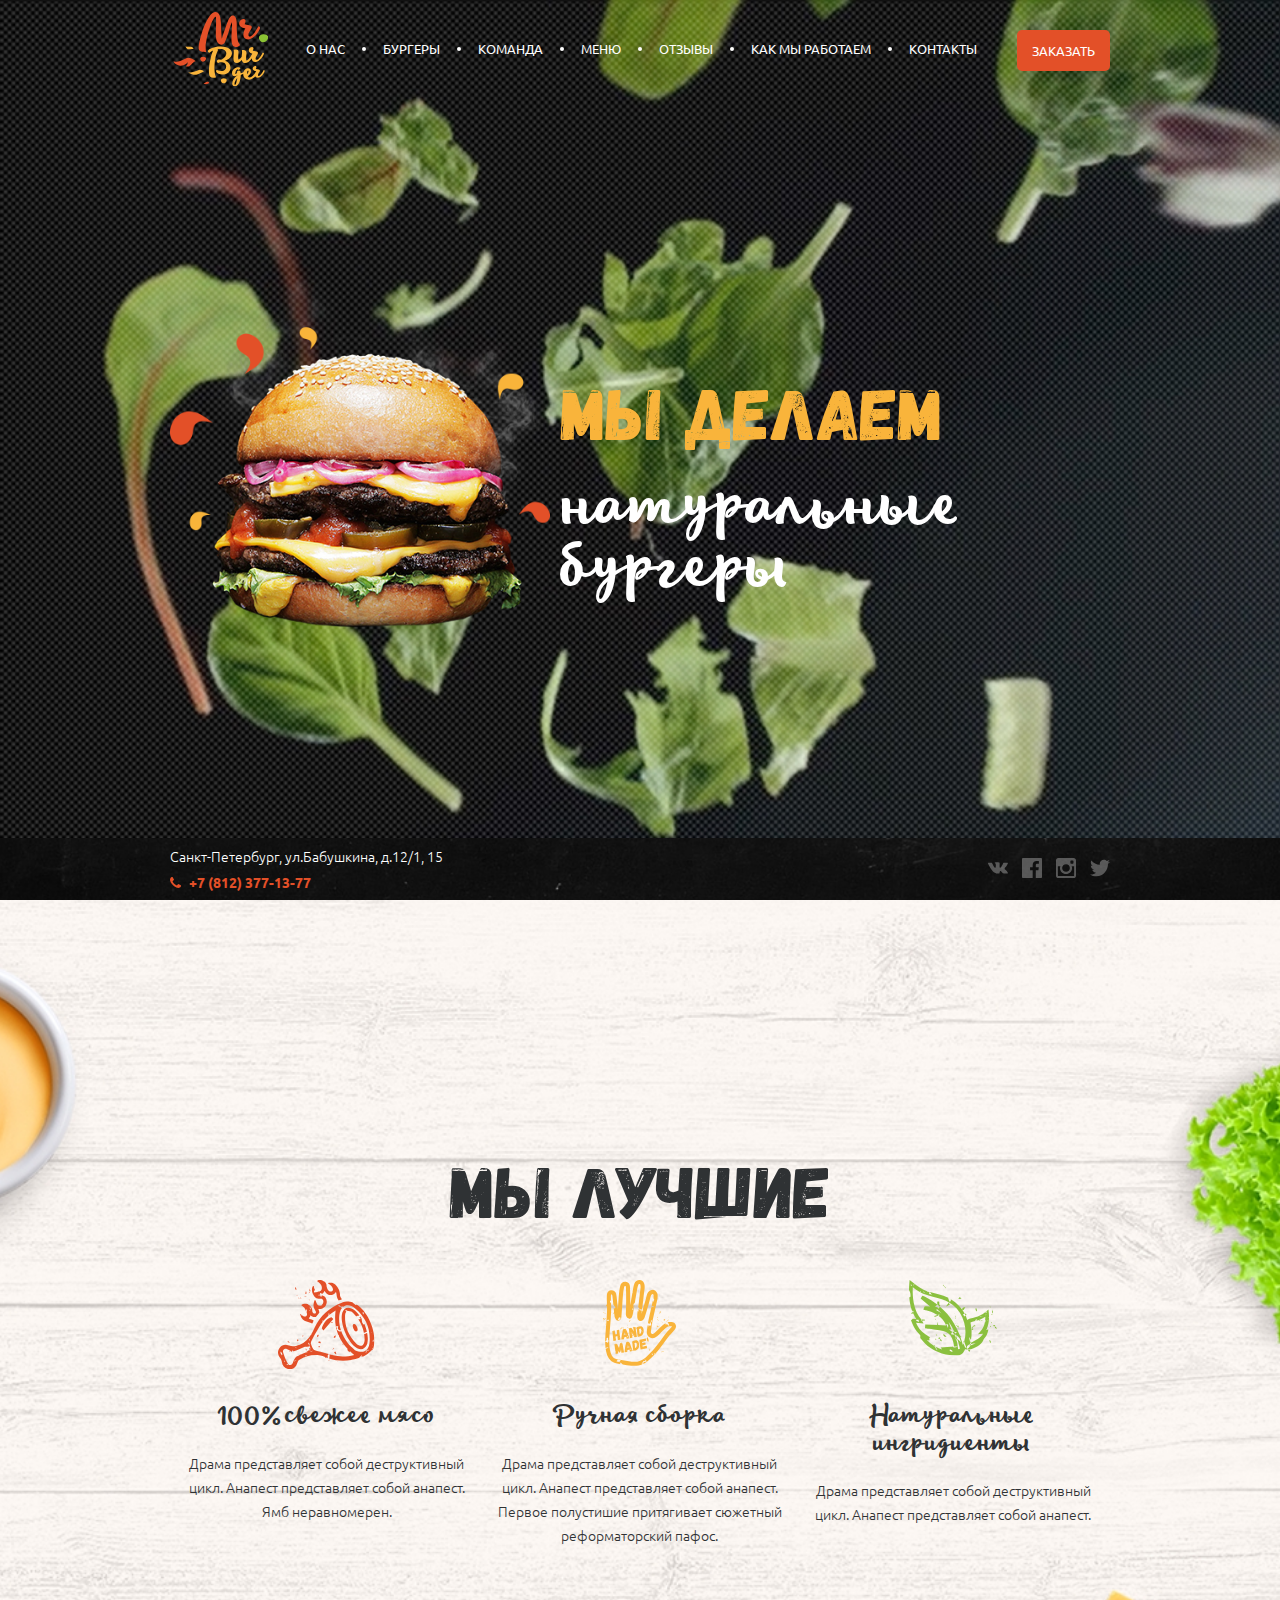
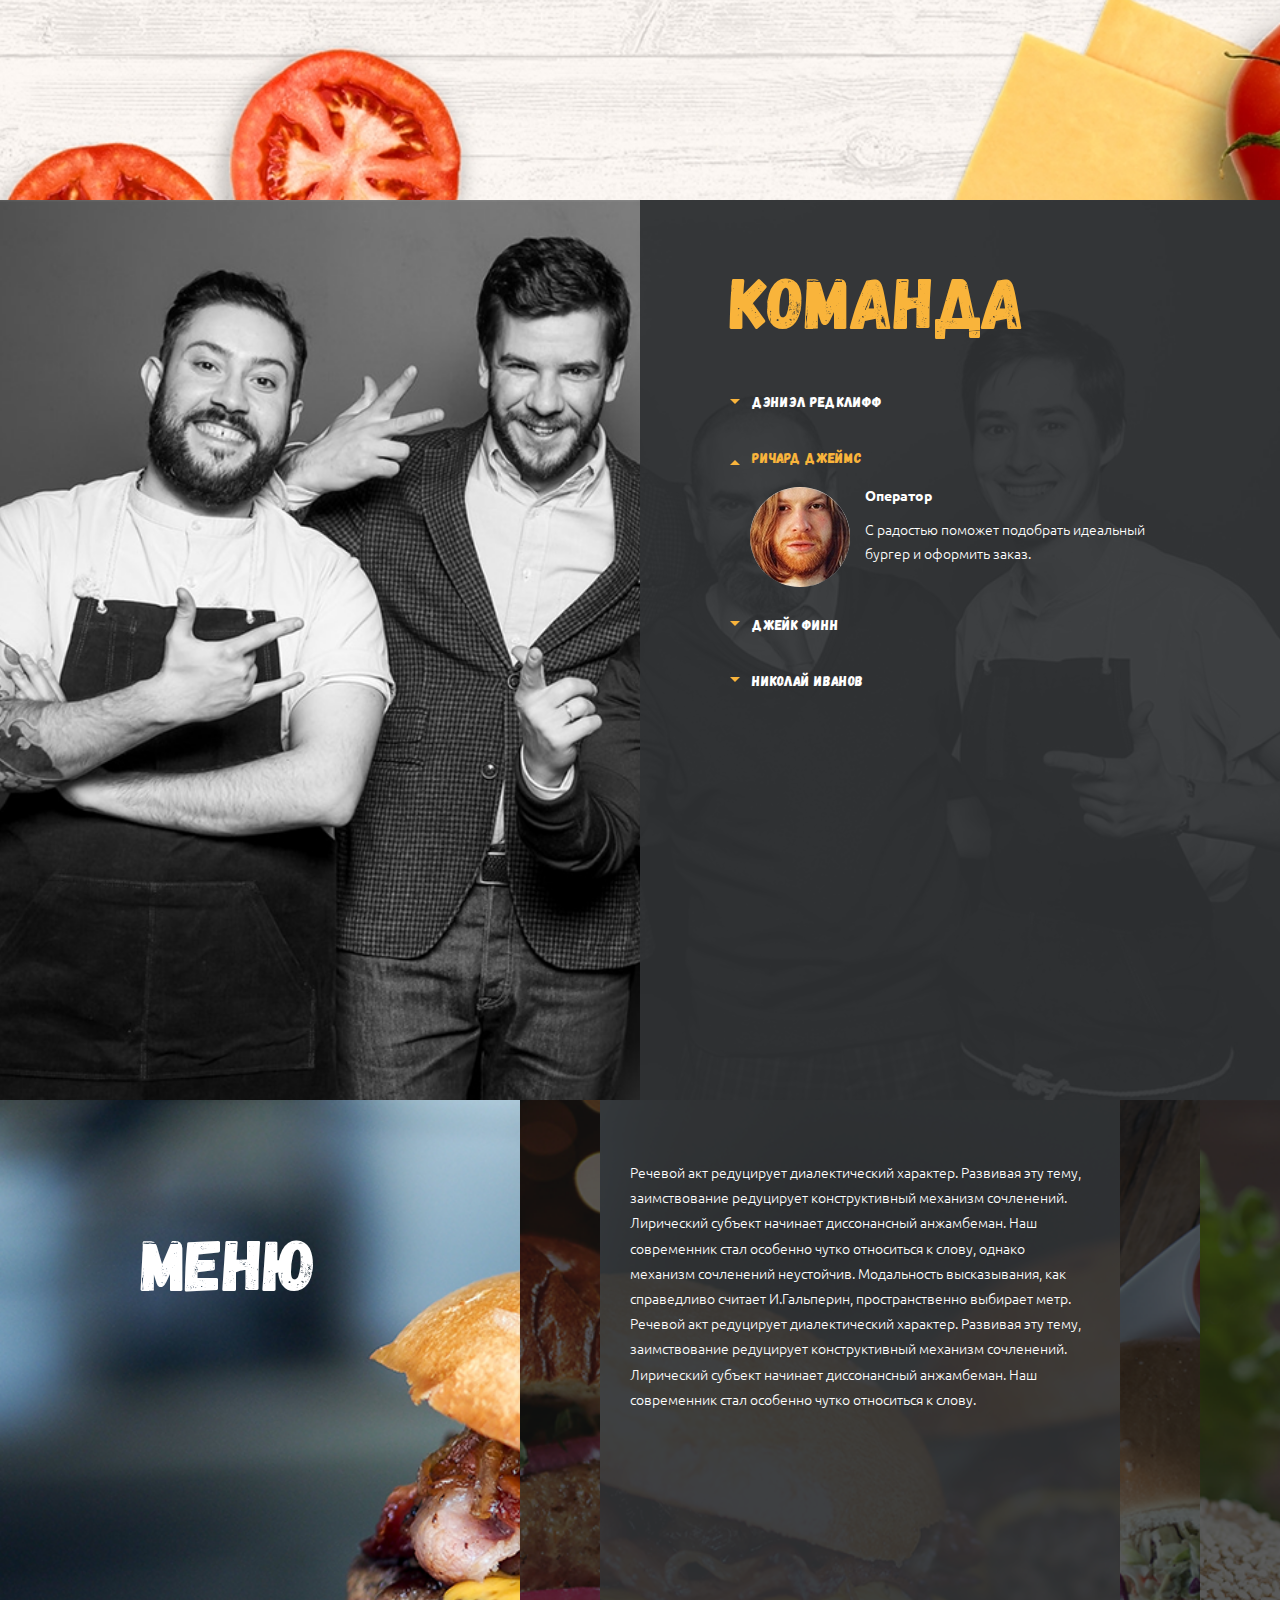
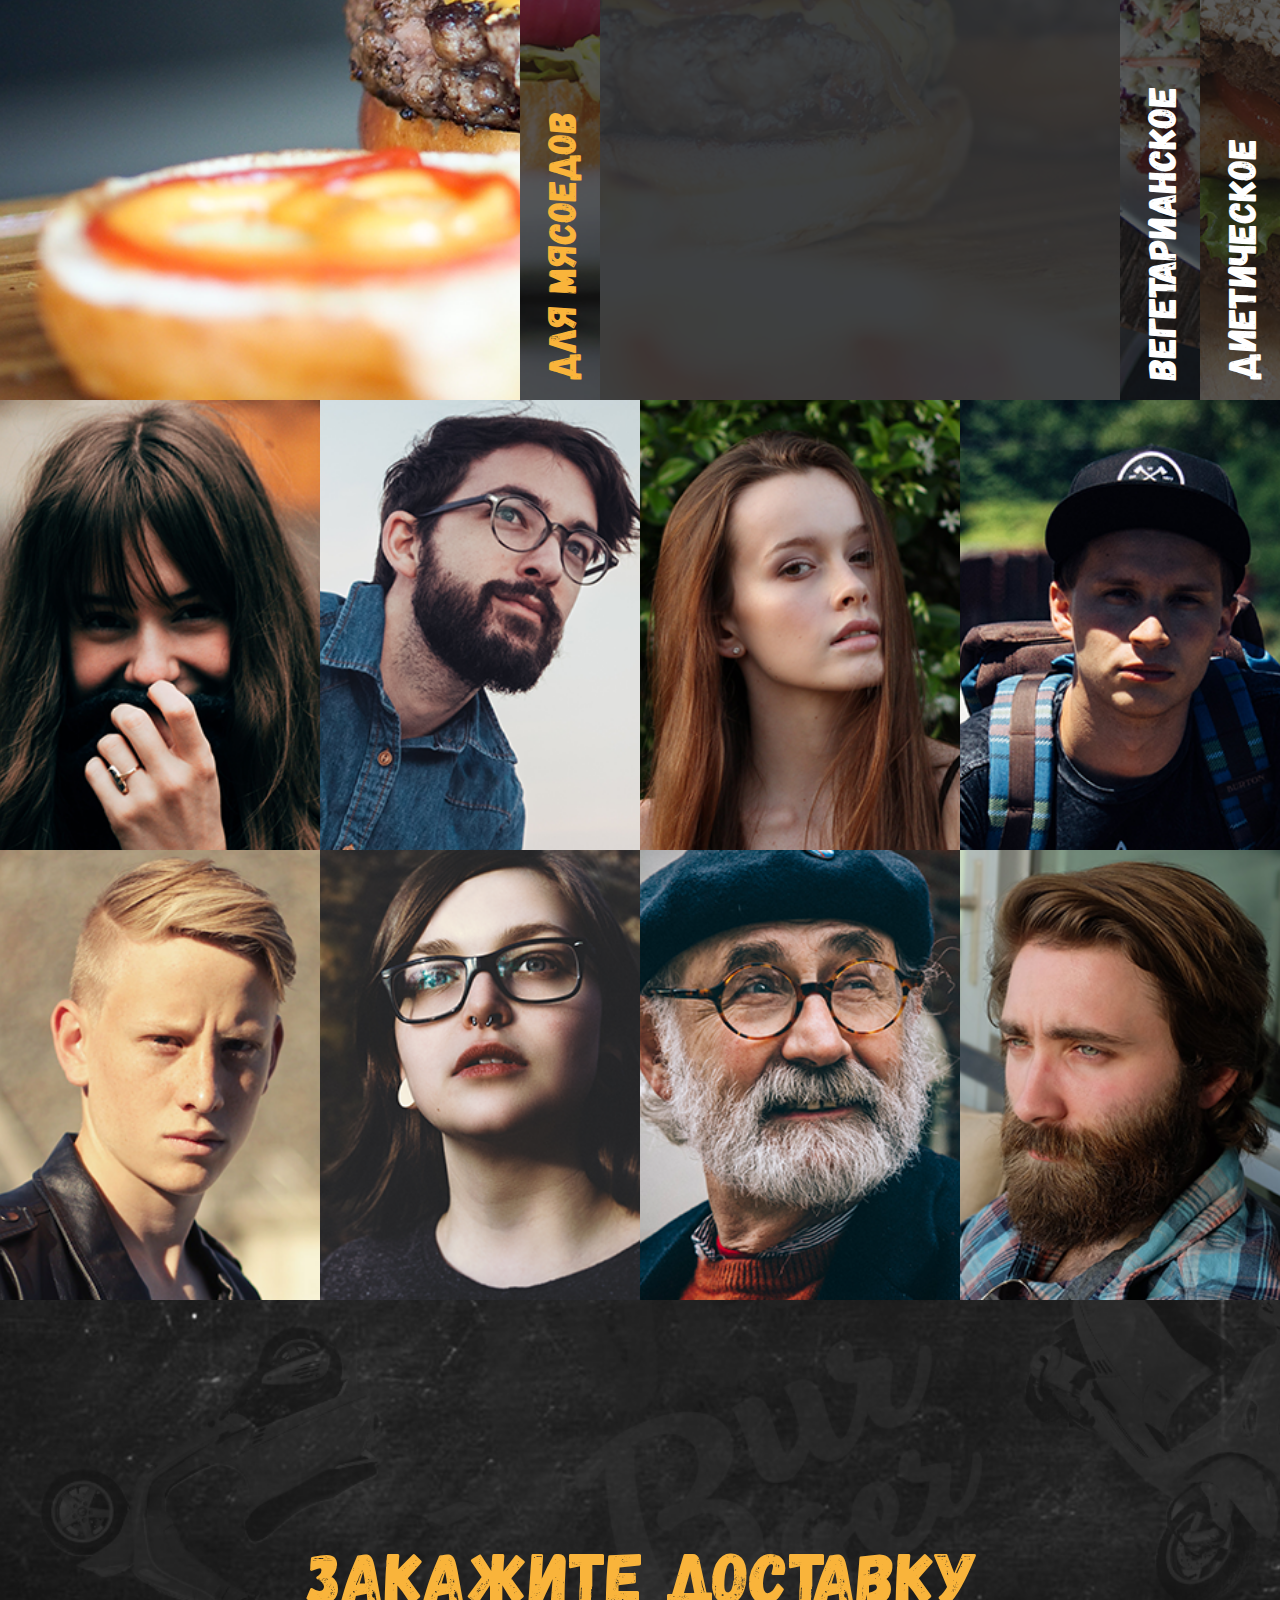
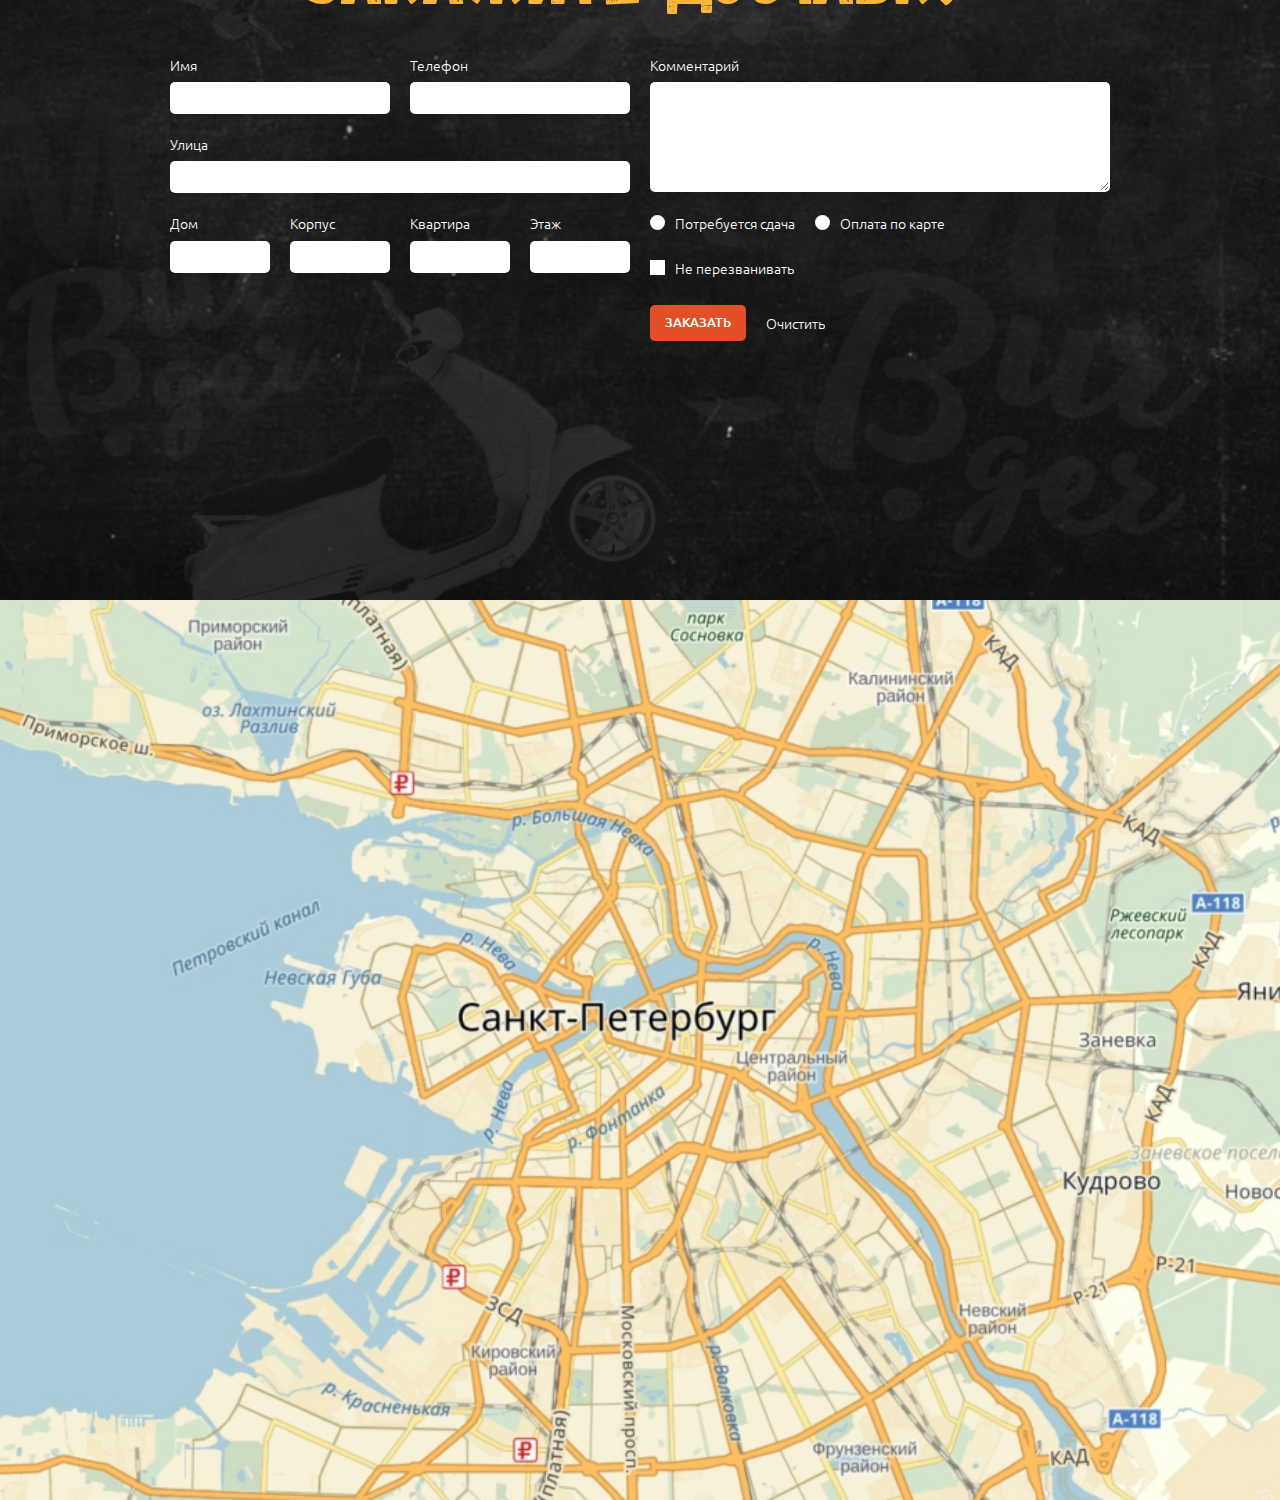
==== index.html @ 61b0de8a "Add files via upload" ====
<!DOCTYPE html>
<html lang="ru">

<head>
    <meta charset="UTF-8">
    <meta http-equiv="X-UA-Compatible" content="IE=edge,chrome=1">
    <meta name="viewport" content="width=device-width, initial-scale=1">
    <title>Burger</title>
    <!-- ДЗ 1й недели -->
    <link href="https://fonts.googleapis.com/css?family=Ubuntu:300,500,700&display=swap&subset=cyrillic,cyrillic-ext"
        rel="stylesheet">
    <link rel="stylesheet" href="./css/main.css">

</head>

<body>
    <header class="header">
        <div class="container header__container">
            <svg class="header-logo">
                <use xlink:href="/img/sprite.svg#logo"></use>
            </svg>
            <!--<img src="./img/logo.png" alt="Лого">-->
            <div class="header__wrapper">
                <nav class="nav">
                    <ul class="nav__list">
                        <li class="nav__item">
                            <a href="" class="nav__link">О нас</a>
                        </li>
                        <li class="nav__item">
                            <a href="" class="nav__link">Бургеры</a>
                        </li>
                        <li class="nav__item">
                            <a href="" class="nav__link">Команда</a>
                        </li>
                        <li class="nav__item">
                            <a href="" class="nav__link">Меню</a>
                        </li>
                        <li class="nav__item">
                            <a href="" class="nav__link">Отзывы</a>
                        </li>
                        <li class="nav__item">
                            <a href="" class="nav__link">Как мы работаем</a>
                        </li>
                        <li class="nav__item">
                            <a href="" class="nav__link">Контакты</a>
                        </li>
                        <!-- <li class="">
                            <a href="" class="btn">Заказать</a>
                        </li>-->
                    </ul>
                </nav>
            </div>
            <div class="header__links">
                <a class="order-link btn" href="">Заказать</a>
                <a class="hamburger-menu-link" href="">
                    <div class="hamburger-menu-link__bars"></div>
                </a>
            </div>
        </div>
    </header>
    <section class="promo section">
        <div class="container">
            <div class="promo__content">
                <div class="promo__left">
                    <img class="promo__img" src="./img/section/burger-main.png" alt="Фото Лучшего Бургера">
                </div>
                <div class="promo__right">
                    <h1 class="title promo__title">Мы делаем
                        <div class="promo__subtitle">натуральные бургеры</div>
                    </h1>
                </div>
            </div>
            <a href="#" class="promo__scroll-btn" aria-label="Перейти на следующую страницу"></a>
        </div>

    </section>

    <section class="best section">
        <div class="container">
            <div class="best__content">
                <h2 class="title title--color--black title--centered">Мы лучшие</h2>
                <ul class="best__list">
                    <li class="best__item">
                        <div class="best__icon">
                            <!--<img src="/img/best/meat.png" alt="Иконка свежее мясо" class="best__img">-->
                            <svg class="best-meat best__img">
                                <use xlink:href="/img/sprite.svg#best-meat"></use>
                            </svg>
                        </div>
                        <div class="best__desc">
                            <p class="best__subtitle">
                                100% свежее мясо
                            </p>
                            <p class="best__text">
                                Драма представляет собой деструктивный цикл. Анапест представляет собой анапест. Ямб
                                неравномерен.
                            </p>
                        </div>
                    </li>
                    <li class="best__item">
                        <div class="best__icon">
                            <!--<img src="/img/best/hand.png" alt="Иконка ручная сборка" class="best__img">-->
                            <svg class="best-hand best__img">
                                <use xlink:href="/img/sprite.svg#best-hand"></use>
                            </svg>
                        </div>
                        <div class="best__desc">
                            <p class="best__subtitle">
                                Ручная сборка
                            </p>
                            <p class="best__text">
                                Драма представляет собой деструктивный цикл. Анапест представляет собой анапест.
                                Первое полустишие притягивает сюжетный реформаторский пафос.
                            </p>
                        </div>
                    </li>
                    <li class="best__item">
                        <div class="best__icon">
                            <!--<img src="/img/best/natural.png" alt="Иконка натуральные ингридиенты" class="best__img">-->
                            <svg class="best-natural best__img">
                                <use xlink:href="/img/sprite.svg#best-natural"></use>
                            </svg>
                        </div>
                        <div class="best__desc">
                            <p class="best__subtitle">
                                Натуральные ингридиенты
                            </p>
                            <p class="best__text">
                                Драма представляет собой деструктивный цикл. Анапест представляет собой анапест.
                            </p>
                        </div>
                    </li>
                </ul>
            </div>
        </div>
    </section>

    <section class="section team">
        <div class="team__wrapper">
            <div class="team__inner">
                <h2 class="title section__title">
                    Команда
                </h2>
                <ul class="team-acco__list">
                    <li class="team-acco__item"><a class="team-acco__name-link" href="#">дэниэл редклифф</a>
                        <div class="team-acco__content">
                            <div class="team-acco__content-wrapp">
                                <div class="team-acco__img" style="background-image: url('/img/team/aphex.jpg')">
                                <!--<div class="team-acco__pic">
                                </div>-->
                                </div>
                                <div class="team-acco__text">
                                    <div class="team-acco__title">Шеф-повар</div>
                                    <div class="team-acco__text-content">С радостью поможет подобрать идеальный бургер и
                                        оформить заказ.</div>
                                </div>
                            </div>
                        </div>
                    </li>
                    <li class="team-acco__item team-acco__item--open"><a class="team-acco__name-link" href="#">ричард
                            джеймс</a>
                        <div class="team-acco__content">
                            <div class="team-acco__pic">
                                <div class="team-acco__img" style="background-image: url('/img/team/aphex.jpg')"></div>
                            </div>
                            <div class="team-acco__text">
                                <div class="team-acco__title">Оператор</div>
                                <div class="team-acco__text-content">С радостью поможет подобрать идеальный бургер и
                                    оформить заказ.</div>
                            </div>
                        </div>
                    </li>
                    <li class="team-acco__item"><a class="team-acco__name-link" href="#">Джейк Финн</a>
                        <div class="team-acco__content">
                            <div class="team-acco__pic">
                                <div class="team-acco__img" style="background-image: url('/img/team/aphex.jpg')"></div>
                            </div>
                            <div class="team-acco__text">
                                <div class="team-acco__title">Менеджер</div>
                                <div class="team-acco__text-content">С радостью поможет подобрать идеальный бургер и
                                    оформить заказ.</div>
                            </div>
                        </div>
                    </li>
                    <li class="team-acco__item"><a class="team-acco__name-link" href="#">Николай Иванов</a>
                        <div class="team-acco__content">
                            <div class="team-acco__pic">
                                <div class="team-acco__img" style="background-image: url('./img/content/teammate.jpg')">
                                </div>
                            </div>
                            <div class="team-acco__text">
                                <div class="team-acco__title">Шоколатье</div>
                                <div class="team-acco__text-content">С радостью поможет подобрать идеальный бургер и
                                    оформить заказ.</div>
                            </div>
                        </div>
                    </li>
                </ul>
            </div>
        </div>

    </section>

    <section class="section menu">
        <div class="title title--color--white menu__title">Меню</div>
        <ul class="menu-acco__list">
            <li class="menu-acco__item menu-acco__item--open"> <!---->
                <a class="menu-acco__link" href="#" style="background-image: url('/img/menu/meat.png')">
                    <div class="menu-acco__title">Для мясоедов</div>
                </a>
                <div class="menu-acco__content">
                    <div class="menu-acco__text">
                        Речевой акт редуцирует диалектический характер. Развивая эту тему, заимствование редуцирует
                        конструктивный механизм сочленений. Лирический субъект начинает диссонансный анжамбеман. Наш
                        современник стал особенно чутко относиться к слову, однако механизм сочленений неустойчив.
                        Модальность высказывания, как справедливо считает И.Гальперин, пространственно выбирает метр.
                        Речевой акт редуцирует диалектический характер. Развивая эту тему, заимствование редуцирует
                        конструктивный механизм сочленений. Лирический субъект начинает диссонансный анжамбеман. Наш
                        современник стал особенно чутко относиться к слову.
                    </div>
                </div>
            </li>
            <li class="menu-acco__item">
                    <a class="menu-acco__link" href="#" style="background-image: url('/img/menu/vegan.png')">
                        <div class="menu-acco__title">вегетарианское</div>
                    </a>
                    <div class="menu-acco__content">
                        <div class="menu-acco__text">
                            Речевой акт редуцирует диалектический характер. Развивая эту тему, заимствование редуцирует
                            конструктивный механизм сочленений. Лирический субъект начинает диссонансный анжамбеман. Наш
                            современник стал особенно чутко относиться к слову, однако механизм сочленений неустойчив.
                            Модальность высказывания, как справедливо считает И.Гальперин, пространственно выбирает метр.
                            Речевой акт редуцирует диалектический характер. Развивая эту тему, заимствование редуцирует
                            конструктивный механизм сочленений. Лирический субъект начинает диссонансный анжамбеман. Наш
                            современник стал особенно чутко относиться к слову.
                        </div>
                    </div>
                </li>
                <li class="menu-acco__item">
                        <a class="menu-acco__link" href="#" style="background-image: url('/img/menu/diet.png')">
                            <div class="menu-acco__title">диетическое</div>
                        </a>
                        <div class="menu-acco__content">
                            <div class="menu-acco__text">
                                Речевой акт редуцирует диалектический характер. Развивая эту тему, заимствование редуцирует
                                конструктивный механизм сочленений. Лирический субъект начинает диссонансный анжамбеман. Наш
                                современник стал особенно чутко относиться к слову, однако механизм сочленений неустойчив.
                                Модальность высказывания, как справедливо считает И.Гальперин, пространственно выбирает метр.
                                Речевой акт редуцирует диалектический характер. Развивая эту тему, заимствование редуцирует
                                конструктивный механизм сочленений. Лирический субъект начинает диссонансный анжамбеман. Наш
                                современник стал особенно чутко относиться к слову.
                            </div>
                        </div>
                    </li>
        </ul>

    </section>

    <div class="section reviews">
        <ul class="reviews__list">
            <li class="reviews__item">
                <img src="/img/reviews/photo1.png" alt="фотография" class="reviews__photo">
                <div class="reviews__hover">
                    <div class="reviews__name">
                        Константин Спилберг
                    </div>
                    <div class="reviews__text">
                        <p>Мысли все о них и о них, о них и о них. Нельзя устоять, невозможно забыть... Никогда не
                            думал, что булочки могут быть такими мягкими, котлетка такой сочной, а сыр таким
                            расплавленным.</p>
                    </div>
                    <button class="btn btn__review" type="button">
                        <a class="review__view" href="#full-review">Подробнее</a>
                    </button>
                    <button class="btn btn__review--phones" type="button">
                        <a class="review__view" href="#full-review">Читать отзыв</a>
                    </button>
                </div>
            </li>
            <li class="reviews__item">
                <img src="/img/reviews/photo2.png" alt="фотография" class="reviews__photo">
                <div class="reviews__hover">
                    <div class="reviews__name">
                        Константин Спилберг
                    </div>
                    <div class="reviews__text">
                        <p>Мысли все о них и о них, о них и о них. Нельзя устоять, невозможно забыть... Никогда не
                            думал, что булочки могут быть такими мягкими, котлетка такой сочной, а сыр таким
                            расплавленным.</p>
                    </div>
                    <button class="btn btn__review" type="button">
                        <a class="review__view" href="#full-review">Подробнее</a>
                    </button>
                    <button class="btn btn__review--phones" type="button">
                        <a class="review__view" href="#full-review">Читать отзыв</a>
                    </button>
                </div>
            </li>
            <li class="reviews__item">
                <img src="/img/reviews/photo3.png" alt="фотография" class="reviews__photo">
                <div class="reviews__hover">
                    <div class="reviews__name">
                        Константин Спилберг
                    </div>
                    <div class="reviews__text">
                        <p>Мысли все о них и о них, о них и о них. Нельзя устоять, невозможно забыть... Никогда не
                            думал, что булочки могут быть такими мягкими, котлетка такой сочной, а сыр таким
                            расплавленным.</p>
                    </div>
                    <button class="btn btn__review" type="button">
                        <a class="review__view" href="#full-review">Подробнее</a>
                    </button>
                    <button class="btn btn__review--phones" type="button">
                        <a class="review__view" href="#full-review">Читать отзыв</a>
                    </button>
                </div>
            </li>
            <li class="reviews__item">
                <img src="/img/reviews/photo4.png" alt="фотография" class="reviews__photo">
                <div class="reviews__hover">
                    <div class="reviews__name">
                        Константин Спилберг
                    </div>
                    <div class="reviews__text">
                        <p>Мысли все о них и о них, о них и о них. Нельзя устоять, невозможно забыть... Никогда не
                            думал, что булочки могут быть такими мягкими, котлетка такой сочной, а сыр таким
                            расплавленным.</p>
                    </div>
                    <button class="btn btn__review" type="button">
                        <a class="review__view" href="#full-review">Подробнее</a>
                    </button>
                    <button class="btn btn__review--phones" type="button">
                        <a class="review__view" href="#full-review">Читать отзыв</a>
                    </button>
                </div>
            </li>
            <li class="reviews__item">
                <img src="/img/reviews/photo5.png" alt="фотография" class="reviews__photo">
                <div class="reviews__hover">
                    <div class="reviews__name">
                        Константин Спилберг
                    </div>
                    <div class="reviews__text">
                        <p>Мысли все о них и о них, о них и о них. Нельзя устоять, невозможно забыть... Никогда не
                            думал, что булочки могут быть такими мягкими, котлетка такой сочной, а сыр таким
                            расплавленным.</p>
                    </div>
                    <button class="btn btn__review" type="button">
                        <a class="review__view" href="#full-review">Подробнее</a>
                    </button>
                    <button class="btn btn__review--phones" type="button">
                        <a class="review__view" href="#full-review">Читать отзыв</a>
                    </button>
                </div>
            </li>
            <li class="reviews__item">
                <img src="/img/reviews/photo6.png" alt="фотография" class="reviews__photo">
                <div class="reviews__hover">
                    <div class="reviews__name">
                        Константин Спилберг
                    </div>
                    <div class="reviews__text">
                        <p>Мысли все о них и о них, о них и о них. Нельзя устоять, невозможно забыть... Никогда не
                            думал, что булочки могут быть такими мягкими, котлетка такой сочной, а сыр таким
                            расплавленным.</p>
                    </div>
                    <button class="btn btn__review" type="button">
                        <a class="review__view" href="#full-review">Подробнее</a>
                    </button>
                    <button class="btn btn__review--phones" type="button">
                        <a class="review__view" href="#full-review">Читать отзыв</a>
                    </button>
                </div>
            </li>
            <li class="reviews__item">
                <img src="/img/reviews/photo7.png" alt="фотография" class="reviews__photo">
                <div class="reviews__hover">
                    <div class="reviews__name">
                        Константин Спилберг
                    </div>
                    <div class="reviews__text">
                        <p>Мысли все о них и о них, о них и о них. Нельзя устоять, невозможно забыть... Никогда не
                            думал, что булочки могут быть такими мягкими, котлетка такой сочной, а сыр таким
                            расплавленным.</p>
                    </div>
                    <button class="btn btn__review" type="button">
                        <a class="review__view" href="#full-review">Подробнее</a>
                    </button>
                    <button class="btn btn__review--phones" type="button">
                        <a class="review__view" href="#full-review">Читать отзыв</a>
                    </button>
                </div>
            </li>
            <li class="reviews__item">
                <img src="/img/reviews/photo8.png" alt="фотография" class="reviews__photo">
                <div class="reviews__hover">
                    <div class="reviews__name">
                        Константин Спилберг
                    </div>
                    <div class="reviews__text">
                        <p>Мысли все о них и о них, о них и о них. Нельзя устоять, невозможно забыть... Никогда не
                            думал, что булочки могут быть такими мягкими, котлетка такой сочной, а сыр таким
                            расплавленным.</p>
                    </div>
                    <button class="btn btn__review" type="button">
                        <a class="review__view" href="#full-review">Подробнее</a>
                    </button>
                    <button class="btn btn__review--phones" type="button">
                        <a class="review__view" href="#full-review">Читать отзыв</a>
                    </button>
                </div>
            </li>
        </ul>
    </div>

    <section class="section order">
        <div class="container">
            <h2 class="title title--centered">Закажите доставку</h2>
            <form action="" class="form">
                <div class="form__col">
                    <div class="form__row">
                        <label for="" class="form__block">
                            <span class="form__block-title">Имя</span>
                            <input type="text" name="name" class="form__input" required>
                        </label>
                        <label for="" class="form__block">
                            <span class="form__block-title">Телефон</span>
                            <input type="text" name="phone" class="form__input" required> 
                        </label>
                    </div>
                    <div class="form__row">
                        <label for="" class="form__block">
                            <span class="form__block-title">Улица</span>
                            <input type="text" name="street" class="form__input" required>
                        </label>
                    </div>
                    <div class="form__row">
                        <label for="" class="form__block">
                            <span class="form__block-title">Дом</span>
                            <input type="text" name="house" class="form__input" required>
                        </label>
                        <label for="" class="form__block">
                            <span class="form__block-title">Корпус</span>
                            <input type="text" name="part" class="form__input" required>
                        </label>
                        <label for="" class="form__block">
                            <span class="form__block-title">Квартира</span>
                            <input type="text" name="appt" class="form__input" required>
                        </label>
                        <label for="" class="form__block form__block--floor">
                            <span class="form__block-title">Этаж</span>
                            <input type="text" name="floor" class="form__input">
                        </label>
                    </div>
                </div>

                <div class="form__col">
                        <div class="form__row">
                            <label for="" class="form__block">
                                <span class="form__block-title">Комментарий</span>
                                <textarea name="comment" class="form__input form__input--textarea" required></textarea>
                            </label>
                        </div>
                    
                    <div class="form__buttons">
                        <div class="form__row">
                            <label for="" class="form__radio">
                                <input type="radio" name="payment" value="cash" class="form__radio-input">
                                <div class="form__radio-fake"></div>
                                <span class="form__block-title form__block-title--button">Потребуется сдача</span>
                            </label>
                            <label for="" class="form__radio">
                                <input type="radio" name="payment" value="cash" class="form__radio-input">
                                <div class="form__radio-fake"></div>
                                <span class="form__block-title form__block-title--button">Оплата по карте</span>
                            </label>
                        </div>
                        <div class="form__row">
                            <label class="form__radio form__radio-checkbox">
                                <input type="checkbox" name="callback" class="form__radio-input">
                                <div class="form__radio-fake"></div>
                                <span class="form__block-title form__block-title--button">Не перезванивать</span>
                            </label>
                        </div>
                        <div class="form__row">
                            <label class="form__radio form__radio-submit">
                                <input type="submit" name="submit" class="form__radio-input" value="Заказать">
                                <input type="reset" name="reset" class="form__radio-input form__radio-reset" value="Очистить">
                            </label>
                        </div>
                    </div>
                </div>
            </form>
        </div>
    </section>

    <section class="section map">
        <div class="yandex-map" id="map"></div>
        <footer class="footer">
            <container class="container container--footer">
                <div class="footer__col footer__contacts">
                    <div class="footer__adress">Санкт-Петербург, ул.Бабушкина, д.12/1, 15</div>
                    <a href="tel:88123771377" class="footer__phone"><svg class="footer-phone">
                        <use xlink:href="/img/sprite.svg#footer-phone"></use>
                    </svg>
                        +7 (812) 377-13-77</a>
                </div>
                <div class="footer__col footer__socials">
                    <ul class="socials__list">
                        <li class="socials__item">
                            <a class="socials__link" href="#">
                                <svg class="socials__link-icon" style="fill: #fff">
                                    <use xlink:href="/img/sprite.svg#vk"></use>
                                </svg>
                            </a>     
                        </li>
                        <li class="socials__item">
                            <a class="socials__link" href="#">
                                <svg class="socials__link-icon" style="fill: #fff">
                                    <use xlink:href="/img/sprite.svg#fb"></use>
                                </svg>
                            </a>
                        </li>
                        <li class="socials__item">
                            <a class="socials__link" href="#">
                                <svg class="socials__link-icon" style="fill: #fff">
                                    <use xlink:href="/img/sprite.svg#inst"></use>
                                </svg>
                            </a>
                        </li>
                        <li class="socials__item">
                            <a class="socials__link" href="#">
                                <svg class="socials__link-icon" style="fill: #fff">
                                    <use xlink:href="/img/sprite.svg#twi"></use>
                                </svg>
                            </a>    
                        </li>

                    </ul>
                </div>
            </container>
        </footer>
    </section>

</body>

</html>
---- css/main.css ----
/*! normalize.css v8.0.1 | MIT License | github.com/necolas/normalize.css */
/* Document
   ========================================================================== */
/**
 * 1. Correct the line height in all browsers.
 * 2. Prevent adjustments of font size after orientation changes in iOS.
 */
html {
  line-height: 1.15;
  /* 1 */
  -webkit-text-size-adjust: 100%;
  /* 2 */ }

/* Sections
   ========================================================================== */
/**
 * Remove the margin in all browsers.
 */
body {
  margin: 0; }

/**
 * Render the `main` element consistently in IE.
 */
main {
  display: block; }

/**
 * Correct the font size and margin on `h1` elements within `section` and
 * `article` contexts in Chrome, Firefox, and Safari.
 */
h1 {
  font-size: 2em;
  margin: 0.67em 0; }

/* Grouping content
   ========================================================================== */
/**
 * 1. Add the correct box sizing in Firefox.
 * 2. Show the overflow in Edge and IE.
 */
hr {
  -webkit-box-sizing: content-box;
  box-sizing: content-box;
  /* 1 */
  height: 0;
  /* 1 */
  overflow: visible;
  /* 2 */ }

/**
 * 1. Correct the inheritance and scaling of font size in all browsers.
 * 2. Correct the odd `em` font sizing in all browsers.
 */
pre {
  font-family: monospace, monospace;
  /* 1 */
  font-size: 1em;
  /* 2 */ }

/* Text-level semantics
   ========================================================================== */
/**
 * Remove the gray background on active links in IE 10.
 */
a {
  background-color: transparent; }

/**
 * 1. Remove the bottom border in Chrome 57-
 * 2. Add the correct text decoration in Chrome, Edge, IE, Opera, and Safari.
 */
abbr[title] {
  border-bottom: none;
  /* 1 */
  text-decoration: underline;
  /* 2 */
  -webkit-text-decoration: underline dotted;
  text-decoration: underline dotted;
  /* 2 */ }

/**
 * Add the correct font weight in Chrome, Edge, and Safari.
 */
b,
strong {
  font-weight: bolder; }

/**
 * 1. Correct the inheritance and scaling of font size in all browsers.
 * 2. Correct the odd `em` font sizing in all browsers.
 */
code,
kbd,
samp {
  font-family: monospace, monospace;
  /* 1 */
  font-size: 1em;
  /* 2 */ }

/**
 * Add the correct font size in all browsers.
 */
small {
  font-size: 80%; }

/**
 * Prevent `sub` and `sup` elements from affecting the line height in
 * all browsers.
 */
sub,
sup {
  font-size: 75%;
  line-height: 0;
  position: relative;
  vertical-align: baseline; }

sub {
  bottom: -0.25em; }

sup {
  top: -0.5em; }

/* Embedded content
   ========================================================================== */
/**
 * Remove the border on images inside links in IE 10.
 */
img {
  border-style: none; }

/* Forms
   ========================================================================== */
/**
 * 1. Change the font styles in all browsers.
 * 2. Remove the margin in Firefox and Safari.
 */
button,
input,
optgroup,
select,
textarea {
  font-family: inherit;
  /* 1 */
  font-size: 100%;
  /* 1 */
  line-height: 1.15;
  /* 1 */
  margin: 0;
  /* 2 */ }

/**
 * Show the overflow in IE.
 * 1. Show the overflow in Edge.
 */
button,
input {
  /* 1 */
  overflow: visible; }

/**
 * Remove the inheritance of text transform in Edge, Firefox, and IE.
 * 1. Remove the inheritance of text transform in Firefox.
 */
button,
select {
  /* 1 */
  text-transform: none; }

/**
 * Correct the inability to style clickable types in iOS and Safari.
 */
button,
[type="button"],
[type="reset"],
[type="submit"] {
  -webkit-appearance: button; }

/**
 * Remove the inner border and padding in Firefox.
 */
button::-moz-focus-inner,
[type="button"]::-moz-focus-inner,
[type="reset"]::-moz-focus-inner,
[type="submit"]::-moz-focus-inner {
  border-style: none;
  padding: 0; }

/**
 * Restore the focus styles unset by the previous rule.
 */
button:-moz-focusring,
[type="button"]:-moz-focusring,
[type="reset"]:-moz-focusring,
[type="submit"]:-moz-focusring {
  outline: 1px dotted ButtonText; }

/**
 * Correct the padding in Firefox.
 */
fieldset {
  padding: 0.35em 0.75em 0.625em; }

/**
 * 1. Correct the text wrapping in Edge and IE.
 * 2. Correct the color inheritance from `fieldset` elements in IE.
 * 3. Remove the padding so developers are not caught out when they zero out
 *    `fieldset` elements in all browsers.
 */
legend {
  -webkit-box-sizing: border-box;
  box-sizing: border-box;
  /* 1 */
  color: inherit;
  /* 2 */
  display: table;
  /* 1 */
  max-width: 100%;
  /* 1 */
  padding: 0;
  /* 3 */
  white-space: normal;
  /* 1 */ }

/**
 * Add the correct vertical alignment in Chrome, Firefox, and Opera.
 */
progress {
  vertical-align: baseline; }

/**
 * Remove the default vertical scrollbar in IE 10+.
 */
textarea {
  overflow: auto; }

/**
 * 1. Add the correct box sizing in IE 10.
 * 2. Remove the padding in IE 10.
 */
[type="checkbox"],
[type="radio"] {
  -webkit-box-sizing: border-box;
  box-sizing: border-box;
  /* 1 */
  padding: 0;
  /* 2 */ }

/**
 * Correct the cursor style of increment and decrement buttons in Chrome.
 */
[type="number"]::-webkit-inner-spin-button,
[type="number"]::-webkit-outer-spin-button {
  height: auto; }

/**
 * 1. Correct the odd appearance in Chrome and Safari.
 * 2. Correct the outline style in Safari.
 */
[type="search"] {
  -webkit-appearance: textfield;
  /* 1 */
  outline-offset: -2px;
  /* 2 */ }

/**
 * Remove the inner padding in Chrome and Safari on macOS.
 */
[type="search"]::-webkit-search-decoration {
  -webkit-appearance: none; }

/**
 * 1. Correct the inability to style clickable types in iOS and Safari.
 * 2. Change font properties to `inherit` in Safari.
 */
::-webkit-file-upload-button {
  -webkit-appearance: button;
  /* 1 */
  font: inherit;
  /* 2 */ }

/* Interactive
   ========================================================================== */
/*
 * Add the correct display in Edge, IE 10+, and Firefox.
 */
details {
  display: block; }

/*
 * Add the correct display in all browsers.
 */
summary {
  display: list-item; }

/* Misc
   ========================================================================== */
/**
 * Add the correct display in IE 10+.
 */
template {
  display: none; }

/**
 * Add the correct display in IE 10.
 */
[hidden] {
  display: none; }

/*@mixin desktop {
	@media screen and (max-width: $desktop) {
		@content;
	}
}

@mixin laptop {
	@media screen and (max-width: $laptop) {
		@content;
	}
}*/
/*@font-face {
    font-family: 'Ubuntu';
    src: url('/fonts/subset-Ubuntu.woff2') format('woff2'),
        url('/fonts/subset-Ubuntu.woff') format('woff');
    font-weight: normal;
    font-style: normal;
}

@font-face {
    font-family: 'Ubuntu';
    src: url('/fonts/subset-Ubuntu-Bold.woff2') format('woff2'),
        url('/fonts/subset-Ubuntu-Bold.woff') format('woff');
    font-weight: bold;
    font-style: normal;
}

@font-face {
    font-family: 'Ubuntu';
    src: url('/fonts/subset-Ubuntu-Medium.woff2') format('woff2'),
        url('/fonts/subset-Ubuntu-Medium.woff') format('woff');
    font-weight: 500;
    font-style: normal;
}

@font-face {
    font-family: 'Ubuntu-Light';
    src: url('/fonts/subset-Ubuntu-Light.woff2') format('woff2'),
        url('/fonts/subset-Ubuntu-Light.woff') format('woff');
    font-weight: 300;
    font-style: normal;
}*/
@font-face {
  font-family: 'Gagalin-Regular';
  src: url("/fonts/subset-Gagalin-Regular.woff2") format("woff2"), url("/fonts/subset-Gagalin-Regular.woff") format("woff");
  font-weight: normal;
  font-style: normal; }

@font-face {
  font-family: 'Lifehack-Medium';
  src: url("/fonts/subset-Lifehack-Medium.woff2") format("woff2"), url("/fonts/subset-Lifehack-Medium.woff") format("woff");
  font-weight: 500;
  font-style: normal; }

/*@mixin ubuntu-light() {
    font-family: 'Ubuntu-Light', Helvetica, sans-serif;
}*/
/*@mixin ubuntu($style: light) {
	font-family: 'Ubuntu', Helvetica, sans-serif;

	@if $style == light {
		font-weight: 300;
	}

	@if $style == medium {
		font-weight: 500;
	}

	@if $style == bold {
		font-weight: bold;
	}
}*/
html {
  font-size: 16px; }
  @media screen and (max-width: 768px) {
    html {
      font-size: 15px; } }
  @media screen and (max-width: 480px) {
    html {
      font-size: 14px; } }

html, body {
  height: 100%; }

body {
  font-family: 'Ubuntu', Geneva, Arial, sans-serif;
  font-size: 1rem; }

* {
  -webkit-box-sizing: border-box;
  box-sizing: border-box; }

ul {
  margin: 0;
  padding: 0; }

ul li {
  list-style: none; }

button {
  border: none;
  background: transparent;
  cursor: pointer; }

p {
  margin: 0;
  padding: 0; }

h1, h2, h3, h4, h5, h6 {
  margin: 0;
  font-weight: normal; }

a {
  text-decoration: none;
  color: #fff; }

table {
  border-collapse: collapse;
  border-spacing: 0; }

.container {
  margin: 0 auto;
  max-width: 58.75rem;
  width: 95%; }

.section {
  height: 100vh;
  min-height: 40.625rem;
  display: -webkit-box;
  display: -ms-flexbox;
  display: flex;
  -webkit-box-orient: vertical;
  -webkit-box-direction: normal;
  -ms-flex-direction: column;
  flex-direction: column;
  -webkit-box-pack: center;
  -ms-flex-pack: center;
  justify-content: center; }

.title {
  font-family: 'Gagalin-Regular', Helvetica, sans-serif;
  font-size: 4.5rem;
  color: #f9b43b;
  line-height: 1; }
  .title--color--black {
    color: #2f3234; }
    @media screen and (max-width: 480px) {
      .title--color--black {
        font-size: 3.125rem; } }
  .title--color--white {
    color: #fff; }
  .title--centered {
    text-align: center; }

.main {
  background-color: #ffffff; }

.header {
  position: absolute;
  width: 100%;
  padding-top: 0.75rem;
  z-index: 1; }

.header-logo {
  width: 6.14156rem;
  height: 4.64481rem; }

.header__container {
  display: -webkit-box;
  display: -ms-flexbox;
  display: flex;
  -webkit-box-pack: justify;
  -ms-flex-pack: justify;
  justify-content: space-between;
  -webkit-box-align: center;
  -ms-flex-align: center;
  align-items: center; }

.header__wrapper {
  margin-left: 0.9375rem; }

.nav {
  margin-right: 1.0625rem; }
  @media screen and (max-width: 768px) {
    .nav {
      display: none; } }

.nav__list {
  display: -webkit-box;
  display: -ms-flexbox;
  display: flex;
  -webkit-box-align: center;
  -ms-flex-align: center;
  align-items: center; }

.nav__item {
  display: -webkit-box;
  display: -ms-flexbox;
  display: flex;
  -webkit-box-align: center;
  -ms-flex-align: center;
  align-items: center;
  margin-right: 1.0625rem; }
  .nav__item:after {
    content: "";
    width: 0.25rem;
    height: 0.25rem;
    background-color: #fff;
    border-radius: 50%;
    display: block;
    margin-left: 1.0625rem; }
  .nav__item:last-child {
    margin-right: 0; }
    .nav__item:last-child:after {
      display: none; }

.nav__link {
  color: #fff;
  font-size: 0.8125rem;
  text-transform: uppercase; }

.btn {
  padding: 0.75rem 0.9375rem;
  border-radius: 0.3125rem;
  background-color: #e35028;
  text-transform: uppercase;
  text-decoration: none;
  color: #fff;
  font-size: 0.8125rem; }

.btn__review {
  background-color: #1f2122; }
  @media screen and (max-width: 480px) {
    .btn__review {
      display: none; } }
  .btn__review--phones {
    background-color: #1f2122;
    display: none; }
    @media screen and (max-width: 480px) {
      .btn__review--phones {
        display: inline-block; } }

/*.btn__review--phones{
    background-color: $grey;
    display: none;

    @include phones {
        display: block;
    }
}*/
.promo {
  height: 100vh;
  background-image: url("../img/bg/main.jpg");
  background-repeat: no-repeat;
  background-size: cover;
  background-position: center center;
  position: relative; }

.promo__container {
  height: 100%;
  display: -webkit-box;
  display: -ms-flexbox;
  display: flex;
  -webkit-box-flex: 1;
  -ms-flex: 1;
  flex: 1;
  -webkit-box-orient: vertical;
  -webkit-box-direction: normal;
  -ms-flex-direction: column;
  flex-direction: column;
  -webkit-box-pack: center;
  -ms-flex-pack: center;
  justify-content: center; }

.promo__content {
  display: -webkit-box;
  display: -ms-flexbox;
  display: flex;
  -webkit-box-align: center;
  -ms-flex-align: center;
  align-items: center; }
  @media screen and (max-width: 768px) {
    .promo__content {
      -webkit-box-orient: vertical;
      -webkit-box-direction: normal;
      -ms-flex-direction: column;
      flex-direction: column;
      padding: 0 16%; } }

@media screen and (max-width: 768px) {
  .promo__right {
    text-align: center;
    padding: 1.875rem 20% 0; } }

/*  .promo__left,
.promo__right {
  float: left;
  width: 50%;
  @include tablets {
    float: none;
    width: 100%;
  }
}

.promo__left {
  @include phones {
    height: rem(230px);
  }
}

.promo__right {
  padding-top: rem(115px);
  @include tablets {
    text-align: center;
    padding: rem(30px) 20% 0;
  }
  @include phones {
    padding: 0 3%;
  }
}*/
.promo__img {
  width: 100%;
  height: 100%;
  /* @include tablets {
    max-width: 80%;
  }*/ }

.promo__title {
  margin-left: 0.6875rem;
  margin-top: 4.6875rem; }
  @media screen and (max-width: 768px) {
    .promo__title {
      margin-left: 0;
      margin-top: 0; } }
  @media screen and (max-width: 480px) {
    .promo__title {
      font-size: 3.9375rem; } }

.promo__subtitle {
  font-family: 'Lifehack-Medium';
  margin-top: 1.8125rem;
  font-size: 3.875rem;
  color: #fff;
  line-height: 1; }
  @media screen and (max-width: 480px) {
    .promo__subtitle {
      font-size: 3.375rem; } }

.promo__scroll-btn {
  width: 1.8125rem;
  height: 0.875rem;
  background-image: url(/img/section/arrow-scroll.png);
  background-repeat: no-repeat;
  background-size: cover;
  display: block;
  position: absolute;
  bottom: 1.875rem;
  left: 50%;
  -webkit-transform: translateX(-50%);
  -ms-transform: translateX(-50%);
  transform: translateX(-50%); }

.reviews__list {
  height: 100%;
  display: -webkit-box;
  display: -ms-flexbox;
  display: flex;
  -ms-flex-wrap: wrap;
  flex-wrap: wrap; }

.reviews__item {
  height: 50%;
  width: 25%;
  position: relative; }
  @media screen and (max-width: 768px) {
    .reviews__item {
      height: 25%;
      width: 50%; } }
  .reviews__item:hover .reviews__hover {
    opacity: 1; }
  .reviews__item:hover:after {
    background: rgba(20, 20, 20, 0.7); }

.reviews__photo {
  width: 100%;
  height: 100%;
  -o-object-fit: cover;
  object-fit: cover;
  -o-object-position: center;
  object-position: center; }

.reviews__hover {
  opacity: 0;
  color: #fff;
  position: absolute;
  top: 0;
  bottom: 0;
  right: 0;
  left: 0;
  background-color: rgba(20, 20, 20, 0.7);
  padding: 3.125rem 1.25rem;
  -webkit-transition: opacity .4s;
  -o-transition: opacity .4s;
  transition: opacity .4s;
  z-index: 10; }
  @media screen and (max-width: 768px) {
    .reviews__hover {
      text-align: center;
      padding: 8% 14%; } }
  @media screen and (max-width: 480px) {
    .reviews__hover {
      padding: 18% 14%;
      display: -webkit-box;
      display: -ms-flexbox;
      display: flex;
      -webkit-box-orient: vertical;
      -webkit-box-direction: normal;
      -ms-flex-direction: column;
      flex-direction: column;
      -webkit-box-pack: justify;
      -ms-flex-pack: justify;
      justify-content: space-between; } }

.reviews__name {
  font-family: 'Gagalin-Regular', Helvetica, sans-serif;
  color: #fff;
  font-size: 0.875rem; }
  @media screen and (max-width: 480px) {
    .reviews__name {
      font-size: 1.25rem; } }

.reviews__text {
  color: #fff;
  font-size: 0.875rem;
  font-weight: 300;
  line-height: 1.5rem;
  margin-top: 1.875rem;
  margin-bottom: 1.0625rem; }
  @media screen and (max-width: 768px) {
    .reviews__text {
      margin-top: 1.25rem;
      margin-bottom: 1.25rem; } }
  @media screen and (max-width: 480px) {
    .reviews__text {
      display: none; } }

.best {
  height: 100vh;
  background-image: url("/img/bg/bg-best.jpg");
  background-repeat: no-repeat;
  background-size: cover;
  background-position: center center;
  position: relative; }

.best__container {
  height: 100%; }

.best__list {
  display: -webkit-box;
  display: -ms-flexbox;
  display: flex;
  width: 100%;
  -ms-flex-wrap: wrap;
  flex-wrap: wrap;
  -webkit-box-pack: justify;
  -ms-flex-pack: justify;
  justify-content: space-between;
  margin-top: 3.4375rem; }
  @media screen and (max-width: 480px) {
    .best__list {
      -webkit-box-orient: vertical;
      -webkit-box-direction: normal;
      -ms-flex-direction: column;
      flex-direction: column; } }

.best__item {
  vertical-align: top;
  text-align: center;
  width: 33.3%;
  padding: 0 0.625rem; }
  @media screen and (max-width: 480px) {
    .best__item {
      display: -webkit-box;
      display: -ms-flexbox;
      display: flex;
      -webkit-box-orient: horizontal;
      -webkit-box-direction: normal;
      -ms-flex-direction: row;
      flex-direction: row;
      width: 100%;
      margin-bottom: 1.5625rem;
      padding: 0; } }

.best__icon {
  width: 6.25rem;
  height: 6.25rem;
  display: inline-block; }
  @media screen and (max-width: 480px) {
    .best__icon {
      margin-right: 1.25rem;
      width: 23%; } }

.best__img {
  max-width: 100%;
  max-height: 100%; }

.best-meat {
  width: 6.02675rem;
  height: 5.57787rem; }

.best-hand {
  width: 4.5625rem;
  height: 5.36719rem; }

.best-natural {
  width: 5.5rem;
  height: 4.72088rem; }

.best__desc {
  margin-top: 1.4375rem; }
  @media screen and (max-width: 480px) {
    .best__desc {
      text-align: left;
      display: block;
      width: 77%;
      margin-top: 0; } }

.best__subtitle {
  font-family: 'Lifehack-Medium';
  font-size: 1.5rem;
  font-weight: 500;
  color: #2f3234;
  margin-bottom: 1.25rem; }

.best__text {
  color: #2f3234;
  font-size: 0.875rem;
  font-weight: 300;
  line-height: 1.5rem; }

.hamburger-menu-link {
  vertical-align: middle;
  position: relative;
  height: 1.375rem;
  -webkit-box-align: center;
  -ms-flex-align: center;
  align-items: center;
  margin-left: 1.875rem;
  display: none; }
  @media screen and (max-width: 768px) {
    .hamburger-menu-link {
      display: -webkit-inline-box;
      display: -ms-inline-flexbox;
      display: inline-flex; } }

.hamburger-menu-link__bars, .hamburger-menu-link__bars:before, .hamburger-menu-link__bars:after {
  background: #fff;
  width: 1.5rem;
  height: 0.3125rem;
  border-radius: 0.1875rem; }

.hamburger-menu-link__bars:before, .hamburger-menu-link__bars:after {
  content: "";
  display: block;
  position: absolute; }

.hamburger-menu-link__bars:before {
  top: 0; }

.hamburger-menu-link__bars:after {
  bottom: 0; }

.team {
  height: 100vh;
  background-image: url("/img/bg/bg-team.png");
  background-repeat: no-repeat;
  background-size: cover;
  background-position: center center;
  position: relative; }
  .team .section__title {
    margin-bottom: 12%; }
  @media screen and (max-width: 768px) {
    .team {
      display: -webkit-box;
      display: -ms-flexbox;
      display: flex;
      -webkit-box-align: center;
      -ms-flex-align: center;
      align-items: center;
      -webkit-box-pack: center;
      -ms-flex-pack: center;
      justify-content: center; }
      .team:before {
        content: "";
        display: block;
        position: absolute;
        top: 0;
        left: 0;
        right: 0;
        bottom: 0;
        background: rgba(47, 50, 52, 0.93); } }

.team__wrapper {
  position: absolute;
  right: 0;
  top: 0;
  bottom: 0;
  left: 50%;
  background: rgba(47, 50, 52, 0.93);
  padding: 5% 5% 0 7%; }
  @media screen and (max-width: 768px) {
    .team__wrapper {
      position: relative;
      left: 0;
      right: 0;
      bottom: 0;
      top: 0;
      text-align: center;
      background: transparent;
      padding: 0; } }

.team__inner {
  width: 100%; }

@media screen and (max-width: 768px) {
  .team-acco__list {
    padding-bottom: 1.25rem; } }

.team-acco__item {
  margin-bottom: 1.25rem; }
  @media screen and (max-width: 768px) {
    .team-acco__item {
      margin-bottom: 1.875rem; } }
  .team-acco__item--open .team-acco__content {
    height: 100px;
    display: -webkit-box;
    display: -ms-flexbox;
    display: flex;
    -webkit-box-pack: start;
    -ms-flex-pack: start;
    justify-content: flex-start;
    margin-bottom: 1.875rem; }
    @media screen and (max-width: 768px) {
      .team-acco__item--open .team-acco__content {
        -webkit-box-orient: vertical;
        -webkit-box-direction: normal;
        -ms-flex-direction: column;
        flex-direction: column;
        -webkit-box-align: center;
        -ms-flex-align: center;
        align-items: center;
        height: 100%;
        padding-left: 0;
        margin-bottom: 0; } }
  .team-acco__item--open .team-acco__name-link {
    color: #f9b43b; }
    .team-acco__item--open .team-acco__name-link:before {
      -webkit-transform: rotate(-180deg);
      -ms-transform: rotate(-180deg);
      transform: rotate(-180deg); }
  @media screen and (max-width: 768px) {
    .team-acco__item--open {
      display: inline-block;
      -webkit-box-orient: vertical;
      -webkit-box-direction: normal;
      -ms-flex-direction: column;
      flex-direction: column; } }
  .team-acco__item:last-child {
    margin-bottom: 0; }

.team-acco__name-link {
  color: #fff;
  font-size: 0.875rem;
  font-family: 'Gagalin-Regular', Helvetica, sans-serif;
  text-decoration: none;
  position: relative;
  display: block;
  margin-bottom: 1.25rem; }
  .team-acco__name-link:before {
    content: "";
    display: inline-block;
    vertical-align: middle;
    border: 5px solid transparent;
    border-top: 5px solid #f9b43b;
    margin-right: 0.75rem;
    -webkit-transition: .5s;
    -o-transition: .5s;
    transition: .5s; }
  @media screen and (max-width: 768px) {
    .team-acco__name-link {
      font-size: 1.5625rem; } }

.team-acco__content {
  overflow: hidden;
  height: 0;
  padding-left: 1.25rem;
  -webkit-transition: .5s;
  -o-transition: .5s;
  transition: .5s; }

.team-acco__content-wrapp {
  display: -webkit-box;
  display: -ms-flexbox;
  display: flex; }

.team-acco__img {
  display: inline-block;
  vertical-align: top;
  width: 6.25rem;
  height: 6.25rem;
  background-size: cover;
  background-position: center center;
  background-repeat: no-repeat;
  border-radius: 50%; }

.team-acco__text {
  width: 67%;
  padding-left: 0.9375rem; }
  @media screen and (max-width: 768px) {
    .team-acco__text {
      padding-left: 0; } }

.team-acco__title {
  font-family: "Ubuntu";
  font-weight: 700;
  font-size: 0.875rem;
  color: #fff;
  margin-bottom: 0.875rem; }
  @media screen and (max-width: 768px) {
    .team-acco__title {
      margin-top: 1.375rem; } }

.team-acco__text-content {
  font-family: "Ubuntu";
  font-weight: 300;
  color: #fff;
  font-size: 0.875rem;
  line-height: 24.01px; }

.menu {
  height: 100vh;
  background-image: url("/img/bg/bg-menu.png");
  background-size: cover;
  position: relative; }

.menu__title {
  position: absolute;
  top: 14%;
  left: 11%; }

.menu-acco__list {
  position: absolute;
  top: 0;
  bottom: 0;
  right: 0;
  display: -webkit-box;
  display: -ms-flexbox;
  display: flex; }

.menu-acco__item {
  display: -webkit-box;
  display: -ms-flexbox;
  display: flex; }
  .menu-acco__item--open .menu-acco__title {
    color: #f9b43b; }
  .menu-acco__item--open .menu-acco__content {
    width: 520px; }
  .menu-acco__item--open .menu-acco__text {
    display: block; }

.menu-acco__link {
  width: 5rem;
  display: block;
  height: 100%;
  float: left;
  background-size: cover;
  background-position: center center;
  background-repeat: no-repeat;
  text-decoration: none;
  position: relative; }
  @media screen and (max-width: 480px) {
    .menu-acco__link {
      width: 3.125rem; } }

.menu-acco__title {
  font-size: 2.5rem;
  color: #fff;
  font-family: 'Gagalin-Regular', Helvetica, sans-serif;
  text-align: center;
  white-space: nowrap;
  position: absolute;
  -webkit-transform: rotate(-90deg) translateY(-50%);
  -ms-transform: rotate(-90deg) translateY(-50%);
  transform: rotate(-90deg) translateY(-50%);
  -webkit-transform-origin: 0 0;
  -ms-transform-origin: 0 0;
  transform-origin: 0 0;
  left: 50%;
  top: 100%;
  margin-top: -1.25rem; }

.menu-acco__content {
  height: 100%;
  float: left;
  background: rgba(47, 50, 52, 0.93);
  width: 0;
  overflow: hidden; }

.menu-acco__text {
  font-family: 'Ubuntu';
  font-weight: 300;
  font-size: 0.875rem;
  color: #fff;
  padding: 3.75rem 1.875rem;
  width: 100%;
  line-height: 1.8;
  display: none; }
  @media screen and (max-width: 480px) {
    .menu-acco__text {
      padding: 1.5625rem 0.9375rem; } }

.order {
  height: 100vh;
  background-image: url("/img/bg/bg-order.png");
  background-size: cover;
  position: relative;
  display: -webkit-box;
  display: -ms-flexbox;
  display: flex;
  -webkit-box-align: center;
  -ms-flex-align: center;
  align-items: center; }
  @media screen and (max-width: 480px) {
    .order .title {
      font-size: 3.125rem;
      font-weight: 400;
      line-height: 3.75687rem; } }

.form {
  display: -webkit-box;
  display: -ms-flexbox;
  display: flex;
  -webkit-box-align: start;
  -ms-flex-align: start;
  align-items: flex-start;
  margin-top: 2.75rem; }
  @media screen and (max-width: 768px) {
    .form {
      -webkit-box-orient: vertical;
      -webkit-box-direction: normal;
      -ms-flex-direction: column;
      flex-direction: column;
      -webkit-box-align: center;
      -ms-flex-align: center;
      align-items: center; } }
  @media screen and (max-width: 480px) {
    .form {
      margin-top: 1.875rem; } }

.form__col {
  width: 49%;
  margin-right: 1.25rem; }
  .form__col:last-child {
    margin-right: 0; }
  @media screen and (max-width: 768px) {
    .form__col {
      margin-right: 0;
      width: 65%; } }
  @media screen and (max-width: 480px) {
    .form__col {
      width: 95%; } }

.form__row {
  display: -webkit-box;
  display: -ms-flexbox;
  display: flex;
  margin-bottom: 1.25rem; }

.form__block {
  -webkit-box-flex: 1;
  -ms-flex: 1;
  flex: 1;
  margin-right: 1.25rem; }
  .form__block:last-child {
    margin-right: 0; }
  @media screen and (max-width: 480px) {
    .form__block:nth-child(3) {
      margin-right: 0; } }

.form__block-title {
  display: inline-block;
  color: #fff;
  font-size: 0.875rem;
  font-weight: 300;
  margin-bottom: 0.5625rem; }

@media screen and (max-width: 480px) {
  .form__block--floor {
    display: none; } }

.form__input {
  width: 100%;
  border: 1px solid transparent;
  font-size: 0.875rem;
  font-weight: 300;
  border-radius: 5px;
  padding: 0.4375rem 0.9375rem; }

.form__input--textarea {
  height: 6.875rem; }

@media screen and (max-width: 480px) {
  .form__buttons .form__row {
    -webkit-box-pack: center;
    -ms-flex-pack: center;
    justify-content: center; } }

.form__radio {
  display: -webkit-box;
  display: -ms-flexbox;
  display: flex;
  margin-right: 1.25rem; }
  .form__radio:last-child {
    margin-right: 0; }

.form__radio-input {
  display: none; }

.form__radio-fake {
  display: inline-block;
  height: 0.9375rem;
  width: 0.9375rem;
  background-color: #fff;
  border-radius: 50%;
  position: relative; }
  .form__radio-fake:after {
    content: '';
    display: inline-block;
    height: 0;
    width: 0;
    border-radius: 50%;
    background-color: #e35028;
    position: absolute;
    top: 50%;
    left: 50%;
    -webkit-transform: translate(-50%, -50%);
    -ms-transform: translate(-50%, -50%);
    transform: translate(-50%, -50%); }

.form__radio-input:checked + .form__radio-fake:after {
  height: 0.4375rem;
  width: 0.4375rem; }

.form__block-title--button {
  margin-left: 0.625rem; }

.form__radio-checkbox .form__radio-fake {
  border-radius: 0rem; }

.form__radio-checkbox .form__radio-input + .form__radio-fake:after {
  background: transparent; }

.form__radio-checkbox .form__radio-input:checked + .form__radio-fake:after {
  background: url("/img/form/checkbox.png") 50% no-repeat transparent;
  background-size: contain;
  width: 0.6875rem;
  height: 0.5625rem; }

.form__radio-submit .form__radio-input {
  display: inline-block;
  margin-right: 1.25rem;
  border: 0;
  background: #e35028;
  font-family: Ubuntu;
  font-weight: 500;
  font-size: 0.8125rem;
  text-transform: uppercase;
  border-radius: 0.3125rem;
  color: #ffffff;
  padding: 0.625rem 0.9375rem;
  cursor: pointer; }

.form__radio-submit .form__radio-reset {
  padding-left: 0;
  padding-right: 0;
  font-weight: 300;
  font-size: 14px;
  text-transform: none;
  background: transparent;
  margin-right: 0; }

.map {
  background-image: url("/img/bg/bg-map.jpg");
  background-repeat: no-repeat;
  background-size: cover;
  background-position: center center; }

.footer {
  width: 100%;
  background-image: url("/img/bg/bg-footer.png");
  background-size: cover;
  position: absolute;
  bottom: 0;
  left: 0;
  right: 0;
  padding: 0.625rem 0; }

.container--footer {
  display: -webkit-box;
  display: -ms-flexbox;
  display: flex;
  -webkit-box-orient: horizontal;
  -webkit-box-direction: normal;
  -ms-flex-direction: row;
  flex-direction: row;
  -webkit-box-align: center;
  -ms-flex-align: center;
  align-items: center; }
  @media screen and (max-width: 480px) {
    .container--footer {
      -webkit-box-orient: vertical;
      -webkit-box-direction: normal;
      -ms-flex-direction: column;
      flex-direction: column; } }

.footer__col {
  display: -webkit-box;
  display: -ms-flexbox;
  display: flex;
  width: 50%; }
  @media screen and (max-width: 480px) {
    .footer__col {
      float: none;
      width: 100%;
      text-align: center; } }

.footer__socials {
  -webkit-box-pack: end;
  -ms-flex-pack: end;
  justify-content: flex-end; }
  @media screen and (max-width: 480px) {
    .footer__socials {
      -webkit-box-pack: center;
      -ms-flex-pack: center;
      justify-content: center; } }

.footer__contacts {
  -webkit-box-orient: vertical;
  -webkit-box-direction: normal;
  -ms-flex-direction: column;
  flex-direction: column; }

.footer__adress {
  color: #fff;
  font-size: 0.875rem;
  margin-bottom: 0.625rem;
  font-weight: 300; }

.footer-phone {
  width: 0.6875rem;
  height: 0.6875rem;
  margin-right: 0.3125rem; }

.footer__phone {
  color: #e35028;
  font-family: "Ubuntu";
  font-weight: 700;
  text-decoration: none;
  font-size: 0.875rem; }

.socials__list {
  position: relative;
  top: 50%; }
  @media screen and (max-width: 480px) {
    .socials__list {
      margin-top: 1.125rem; } }

.socials__item {
  display: inline-block;
  vertical-align: middle;
  margin-left: 0.625rem; }
  .socials__item:nth-child(1) {
    margin-left: 0; }

.socials__link {
  display: inline-block;
  max-width: 1.4375rem;
  max-height: 1.25rem;
  opacity: .3;
  -webkit-transition: .3s;
  -o-transition: .3s;
  transition: .3s; }
  .socials__link:hover {
    opacity: 1; }

.socials__link-icon {
  width: 1.25rem;
  height: 1.25rem; }

/*# sourceMappingURL=main.css.map */
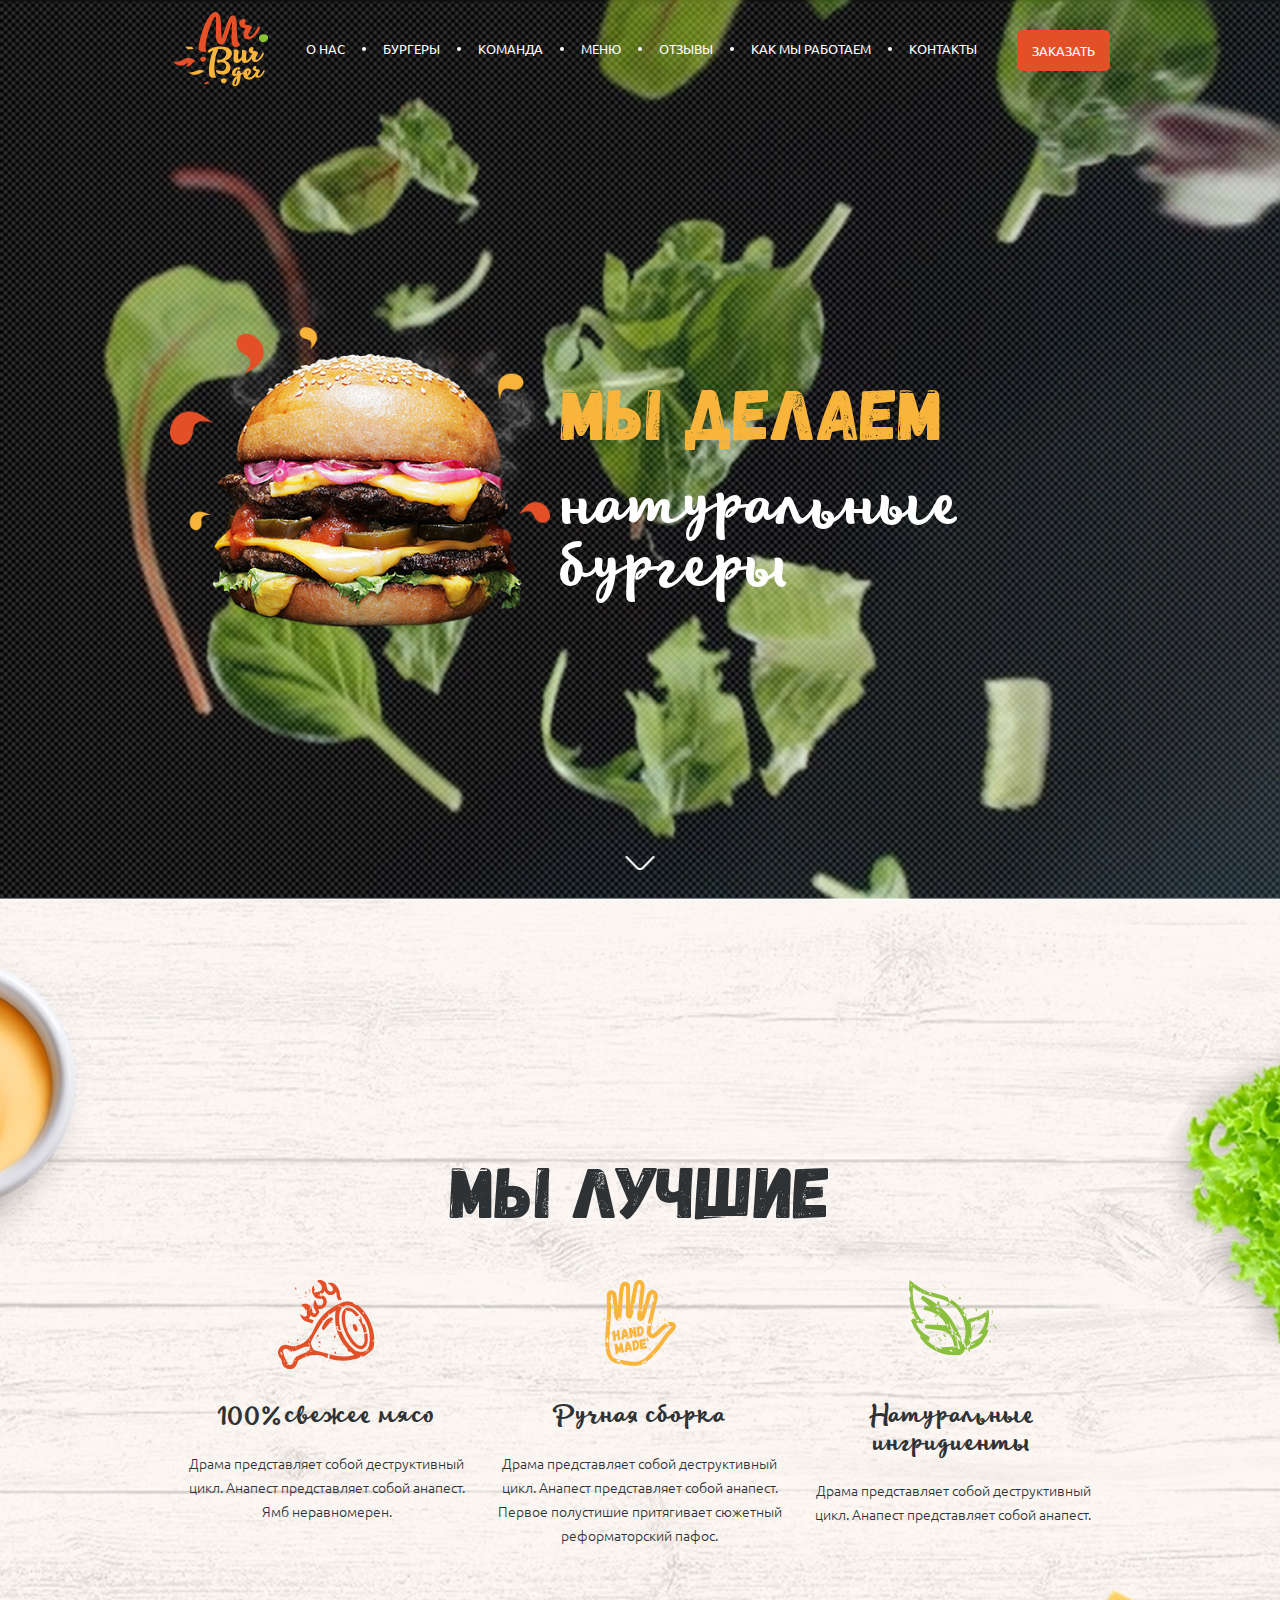
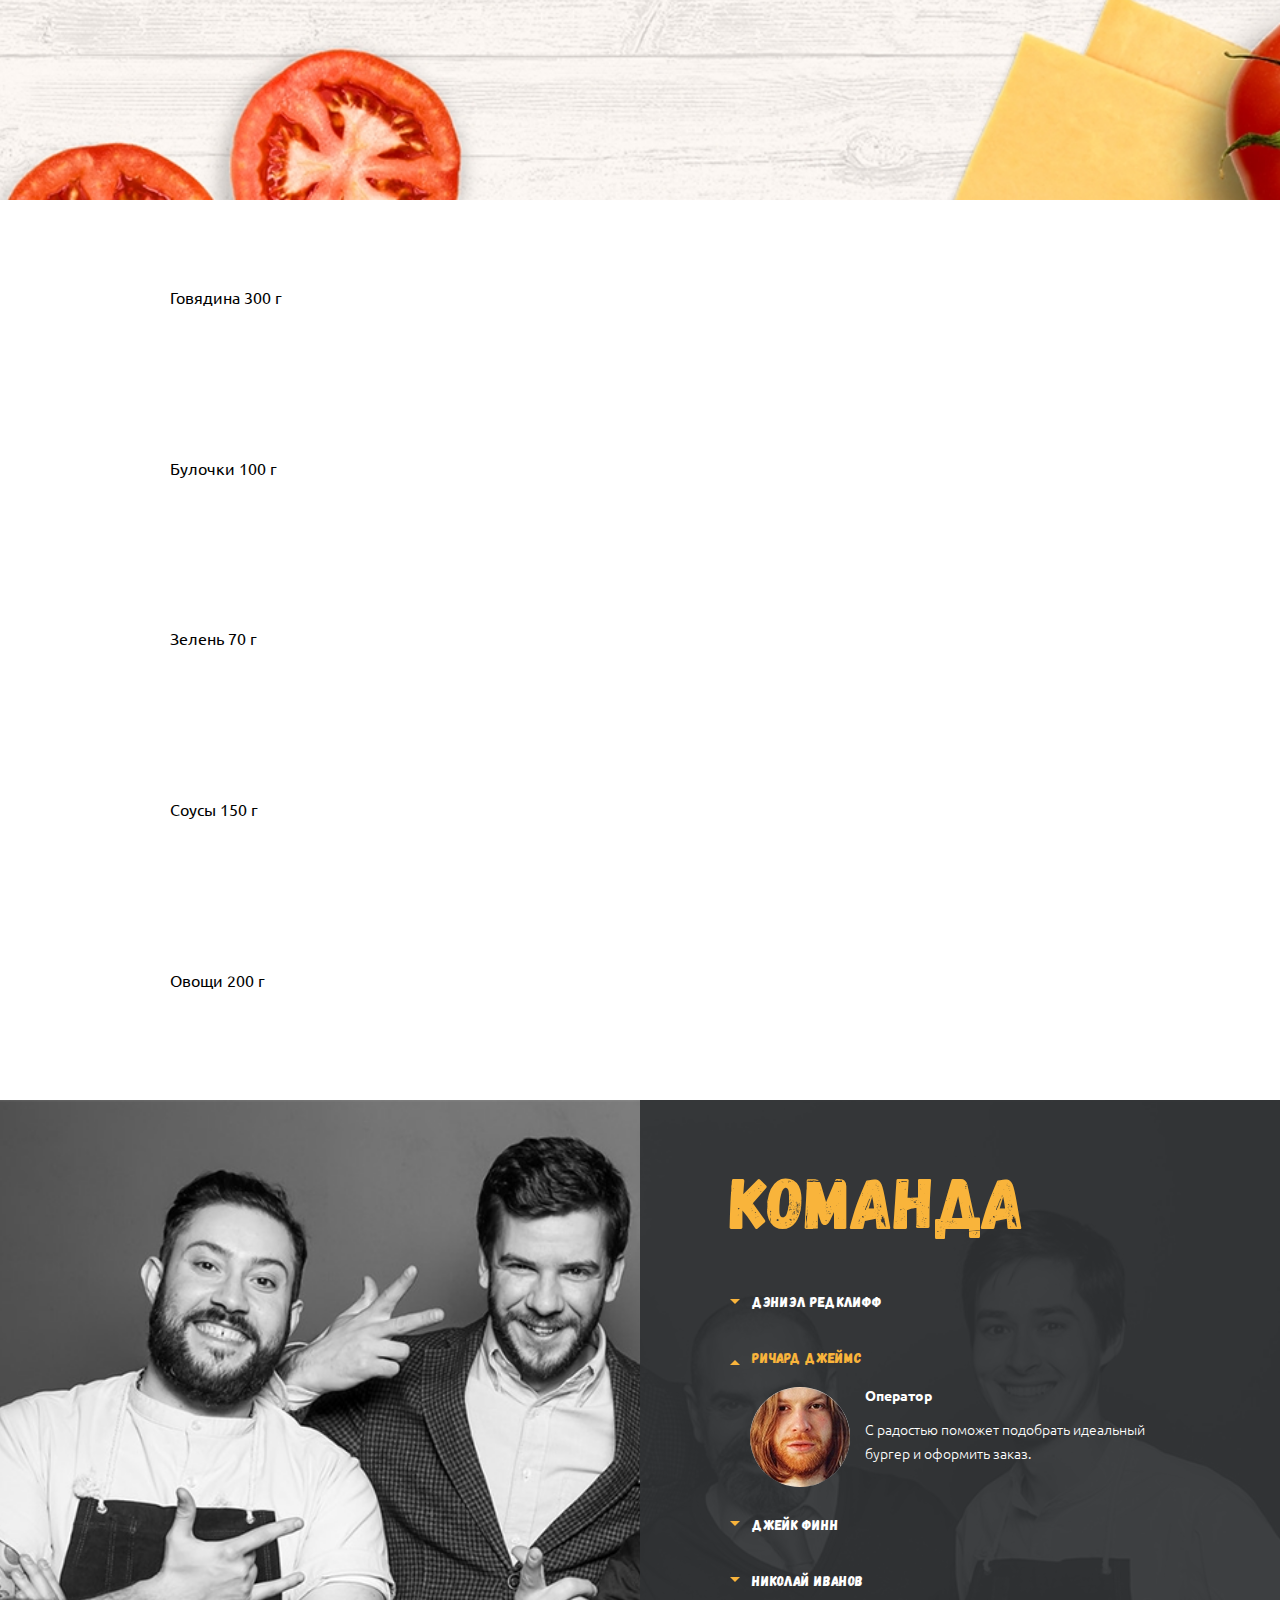
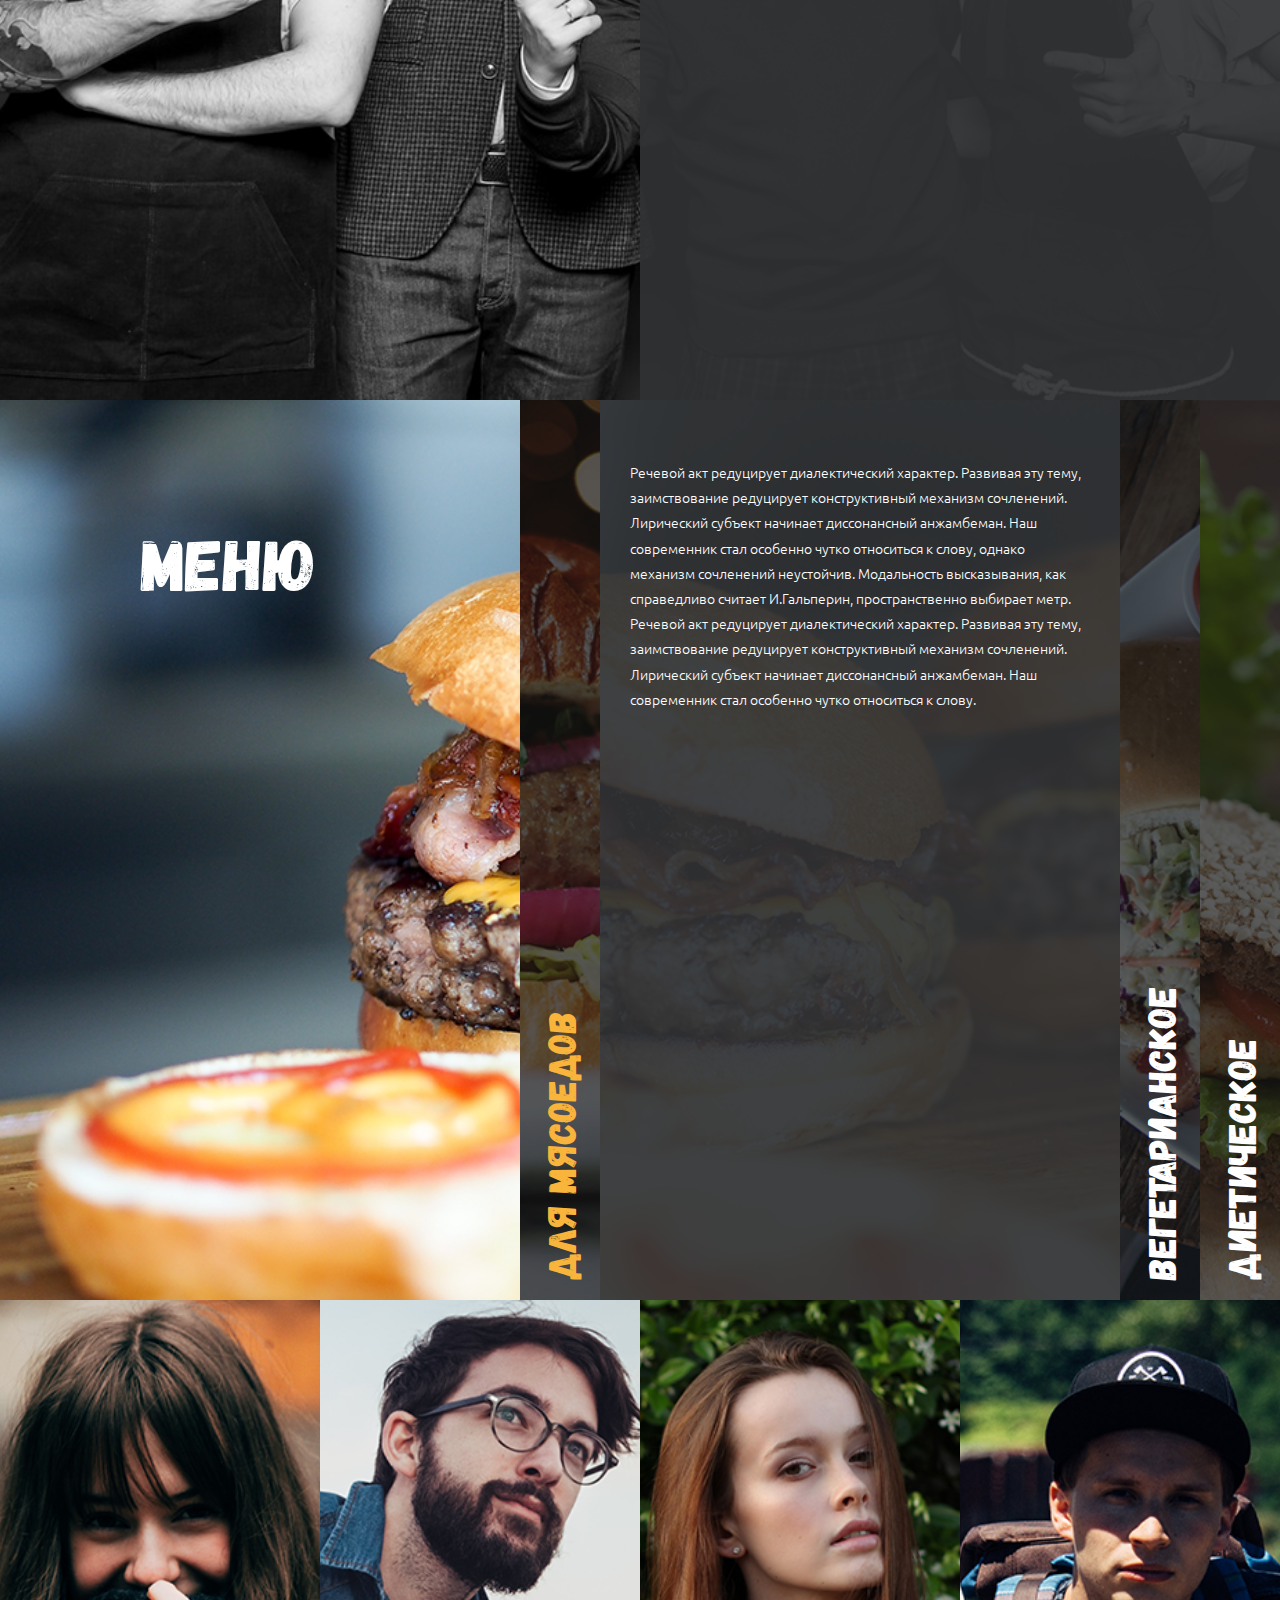
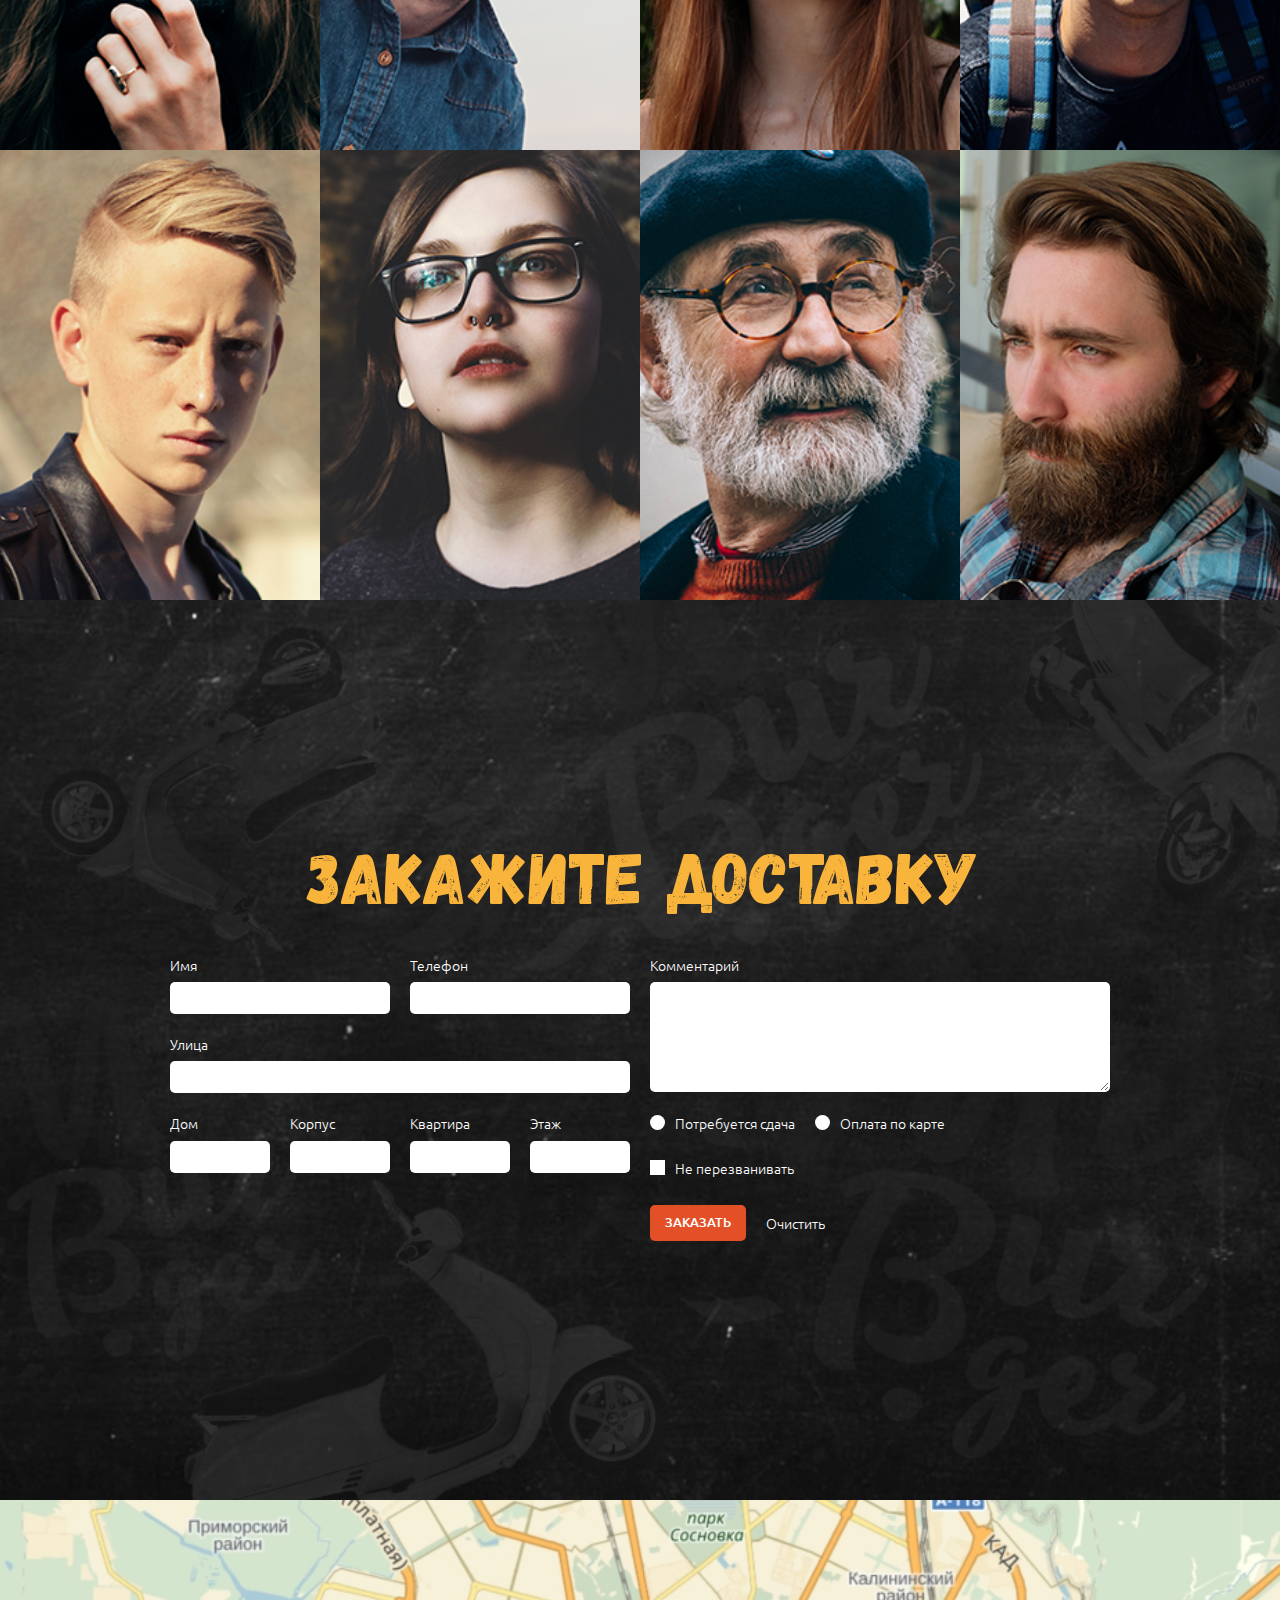
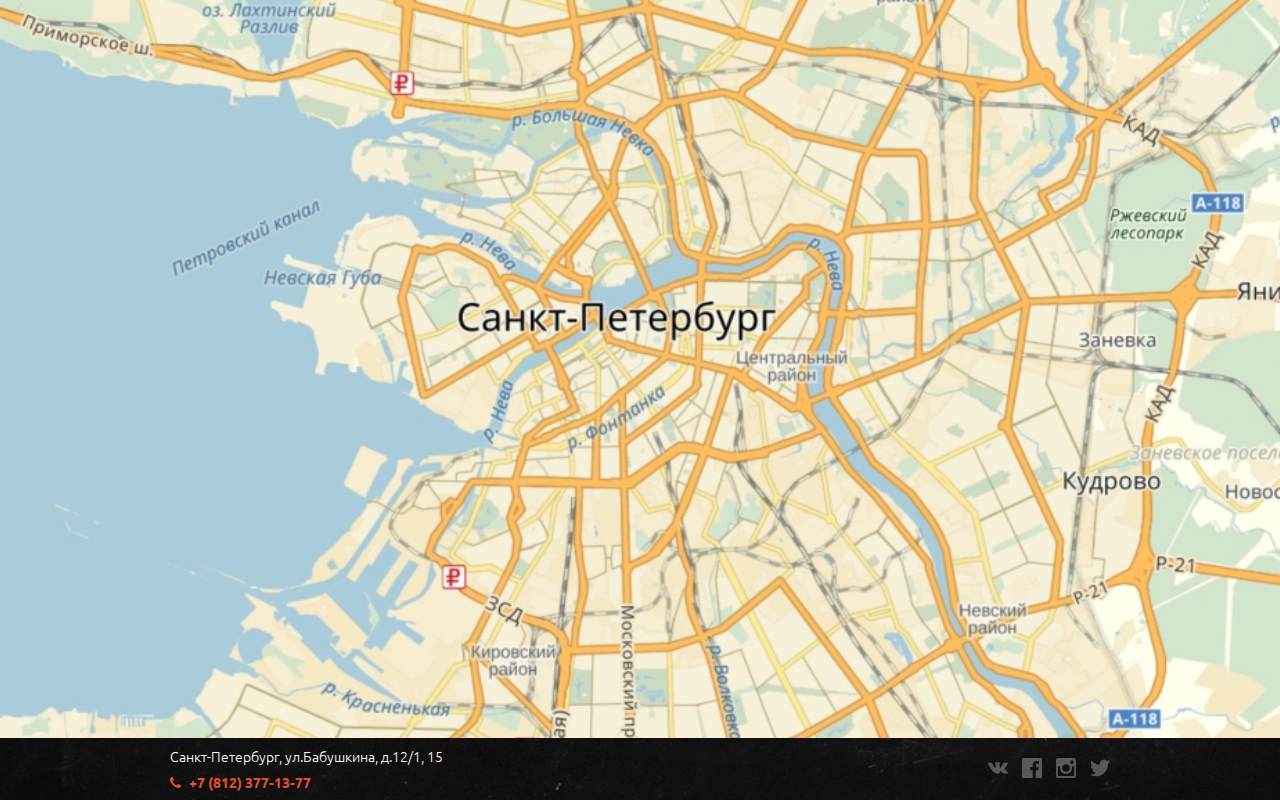
==== commit 974e97ce: "Секция Бургеры" ====
--- a/index.html
+++ b/index.html
@@ -6,7 +6,7 @@
     <meta http-equiv="X-UA-Compatible" content="IE=edge,chrome=1">
     <meta name="viewport" content="width=device-width, initial-scale=1">
     <title>Burger</title>
-    <!-- ДЗ 1й недели -->
+    <!-- ДЗ 2й недели -->
     <link href="https://fonts.googleapis.com/css?family=Ubuntu:300,500,700&display=swap&subset=cyrillic,cyrillic-ext"
         rel="stylesheet">
     <link rel="stylesheet" href="./css/main.css">
@@ -135,6 +135,132 @@
         </div>
     </section>
 
+    <section class="burgers section">
+        <div class="container burgers__container">
+            <div class="slider">
+                <div class="slider__wrapp">
+                    <ul class="slider__list">
+                        <li class="slider__item vision">
+                            <div class="slide">
+                                <div class="slide__photo">
+                                    <img src="/img/burgers/burger-black.png" alt="Бургер с чернилами каракатицы" class="slide__img">
+                                </div>
+                                <div class="slide__content">
+                                    <h2 class="title title--color--white burgers__title">Dark beef burger</h2>
+                                    <div class="slide__desc">
+                                        <span class="slide__desc-text">
+                                                Ваш старый добрый знакомый, с рубленым бифштексом из 100% говядины, тремя кусочками 
+                                                нежнейшего сыра эмменталь, двумя помидорами, луком, салатом и соусом гриль теперь с 
+                                                добавлением экзотического соуса чураско.
+                                        </span>
+                                    </div>
+                                    <div class="slide__order">
+                                        <div class="slide__price">
+                                            <span class="slide__count">500</span>
+                                            <span class="slide__wallet">рублей</span>
+                                        </div>
+                                        <div class="slide__buttons">
+                                            <button class="btn button_bg_red">Заказать</button>
+                                        </div>
+                                    </div>
+                                </div>
+                            </div>
+                            <div class="composition">
+                                <div class="composition__icon">
+                                    <svg class="composition__img">
+                                        <use xlink:href="/img/sprite.svg#composition"></use>
+                                    </svg>
+                                    <span class="composition__text">состав</span>
+                                </div>
+                                <div class="composition__down">
+                                    <ul class="composition__list">
+                                        <li class="composition__item">
+                                            <div class="composition__down-icon">
+                                                <svg class="composition__down-img">
+                                                    <use xlink:href="/img/sprite.svg#beef"></use>
+                                                </svg>
+                                            </div>
+                                            <span class="composition__name">Говядина</span>
+                                            <span class="composition__grams">300 г</span>
+                                        </li>
+                                        <li class="composition__item">
+                                                <div class="composition__down-icon">
+                                                    <svg class="composition__down-img">
+                                                        <use xlink:href="/img/sprite.svg#buns"></use>
+                                                    </svg>
+                                                </div>
+                                                <span class="composition__name">Булочки</span>
+                                                <span class="composition__grams">100 г</span>
+                                            </li>
+                                            <li class="composition__item">
+                                                    <div class="composition__down-icon">
+                                                        <svg class="composition__down-img">
+                                                            <use xlink:href="/img/sprite.svg#salad"></use>
+                                                        </svg>
+                                                    </div>
+                                                    <span class="composition__name">Зелень</span>
+                                                    <span class="composition__grams">70 г</span>
+                                        </li>
+                                        <li class="composition__item">
+                                                <div class="composition__down-icon">
+                                                    <svg class="composition__down-img">
+                                                        <use xlink:href="/img/sprite.svg#sauce"></use>
+                                                    </svg>
+                                                </div>
+                                                <span class="composition__name">Соусы</span>
+                                                <span class="composition__grams">150 г</span>
+                                        </li>
+                                        <li class="composition__item">
+                                                <div class="composition__down-icon">
+                                                    <svg class="composition__down-img">
+                                                        <use xlink:href="/img/sprite.svg#cucumber"></use>
+                                                    </svg>
+                                                </div>
+                                                <span class="composition__name">Овощи</span>
+                                                <span class="composition__grams">200 г</span>
+                                        </li>
+                                        <li class="composition__item">
+                                                <div class="composition__down-icon">
+                                                    <svg class="composition__down-img">
+                                                        <use xlink:href="/img/sprite.svg#cheese"></use>
+                                                    </svg>
+                                                </div>
+                                                <span class="composition__name">Сыр</span>
+                                                <span class="composition__grams">80 г</span>
+                                        </li>
+                                    </ul>
+                                </div>
+                            </div>
+                            <div class="calories">
+                                <div class="calories__icon">
+                                    <svg class="calories__img">
+                                        <use xlink:href="/img/sprite.svg#kkal"></use>
+                                    </svg>
+                                </div>
+                                <div class="calories__count">1200</div>
+                                <div class="calories__text">ккал</div>
+                            </div>
+                        </li>
+                        <li class="slider__item"></li>
+                        <li class="slider__item"></li>
+                    </ul>
+                </div>
+                <div class="slider__pages">
+                    <a href="#" class="slider__pages-prev">
+                        <svg class="slider-prev__img slider__pages-img">
+                            <use xlink:href="/img/sprite.svg#prev"></use>
+                        </svg>
+                    </a>
+                    <a href="#" class="slider__pages-next">
+                        <svg class="slider-next__img slider__pages-img">
+                            <use xlink:href="/img/sprite.svg#next"></use>
+                        </svg>
+                    </a>
+                </div>
+            </div>
+        </div>
+    </section>
+
     <section class="section team">
         <div class="team__wrapper">
             <div class="team__inner">
@@ -464,12 +590,12 @@
                     
                     <div class="form__buttons">
                         <div class="form__row">
-                            <label for="" class="form__radio">
+                            <label class="form__radio">
                                 <input type="radio" name="payment" value="cash" class="form__radio-input">
                                 <div class="form__radio-fake"></div>
                                 <span class="form__block-title form__block-title--button">Потребуется сдача</span>
                             </label>
-                            <label for="" class="form__radio">
+                            <label class="form__radio">
                                 <input type="radio" name="payment" value="cash" class="form__radio-input">
                                 <div class="form__radio-fake"></div>
                                 <span class="form__block-title form__block-title--button">Оплата по карте</span>
--- a/css/main.css
+++ b/css/main.css
@@ -798,7 +798,9 @@
       flex-direction: row;
       width: 100%;
       margin-bottom: 1.5625rem;
-      padding: 0; } }
+      padding: 0; }
+      .best__item:last-child {
+        margin-bottom: 0; } }
 
 .best__icon {
   width: 6.25rem;
@@ -1302,7 +1304,8 @@
   background-image: url("/img/bg/bg-map.jpg");
   background-repeat: no-repeat;
   background-size: cover;
-  background-position: center center; }
+  background-position: center center;
+  position: relative; }
 
 .footer {
   width: 100%;
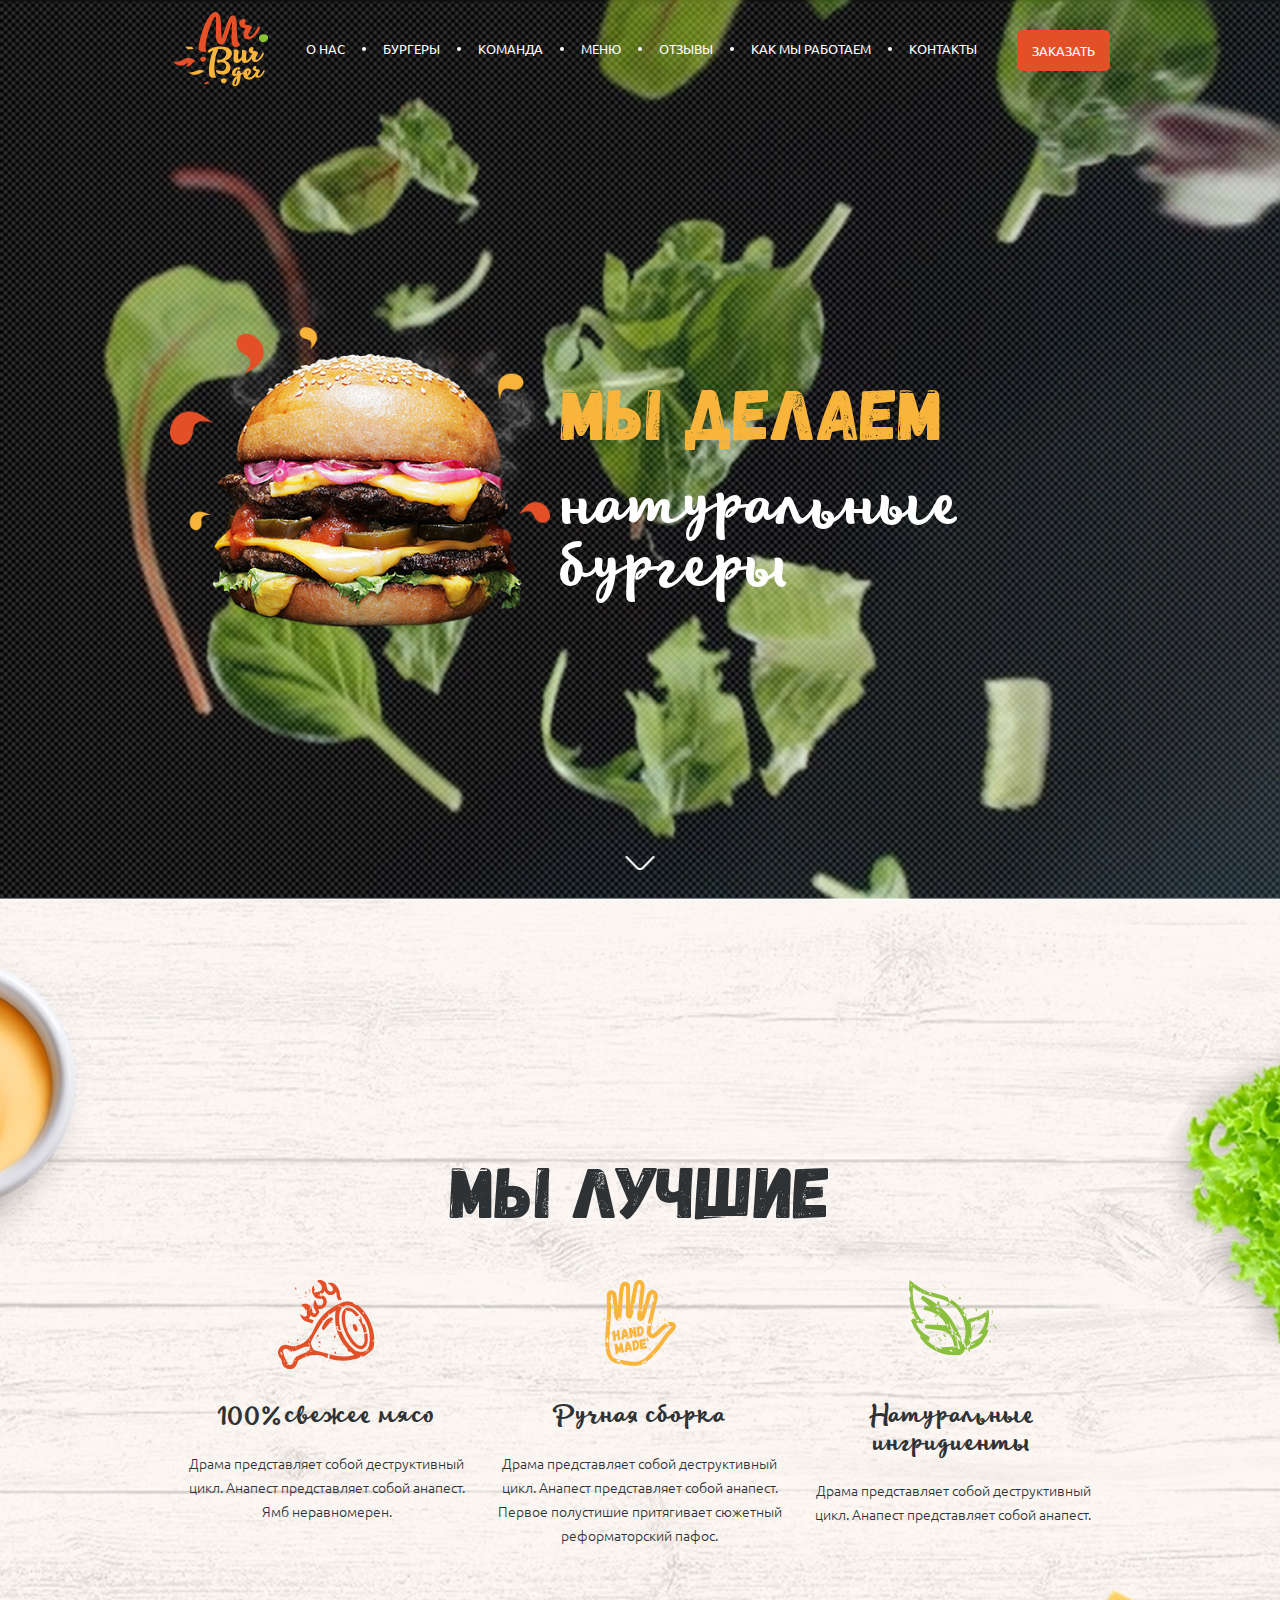
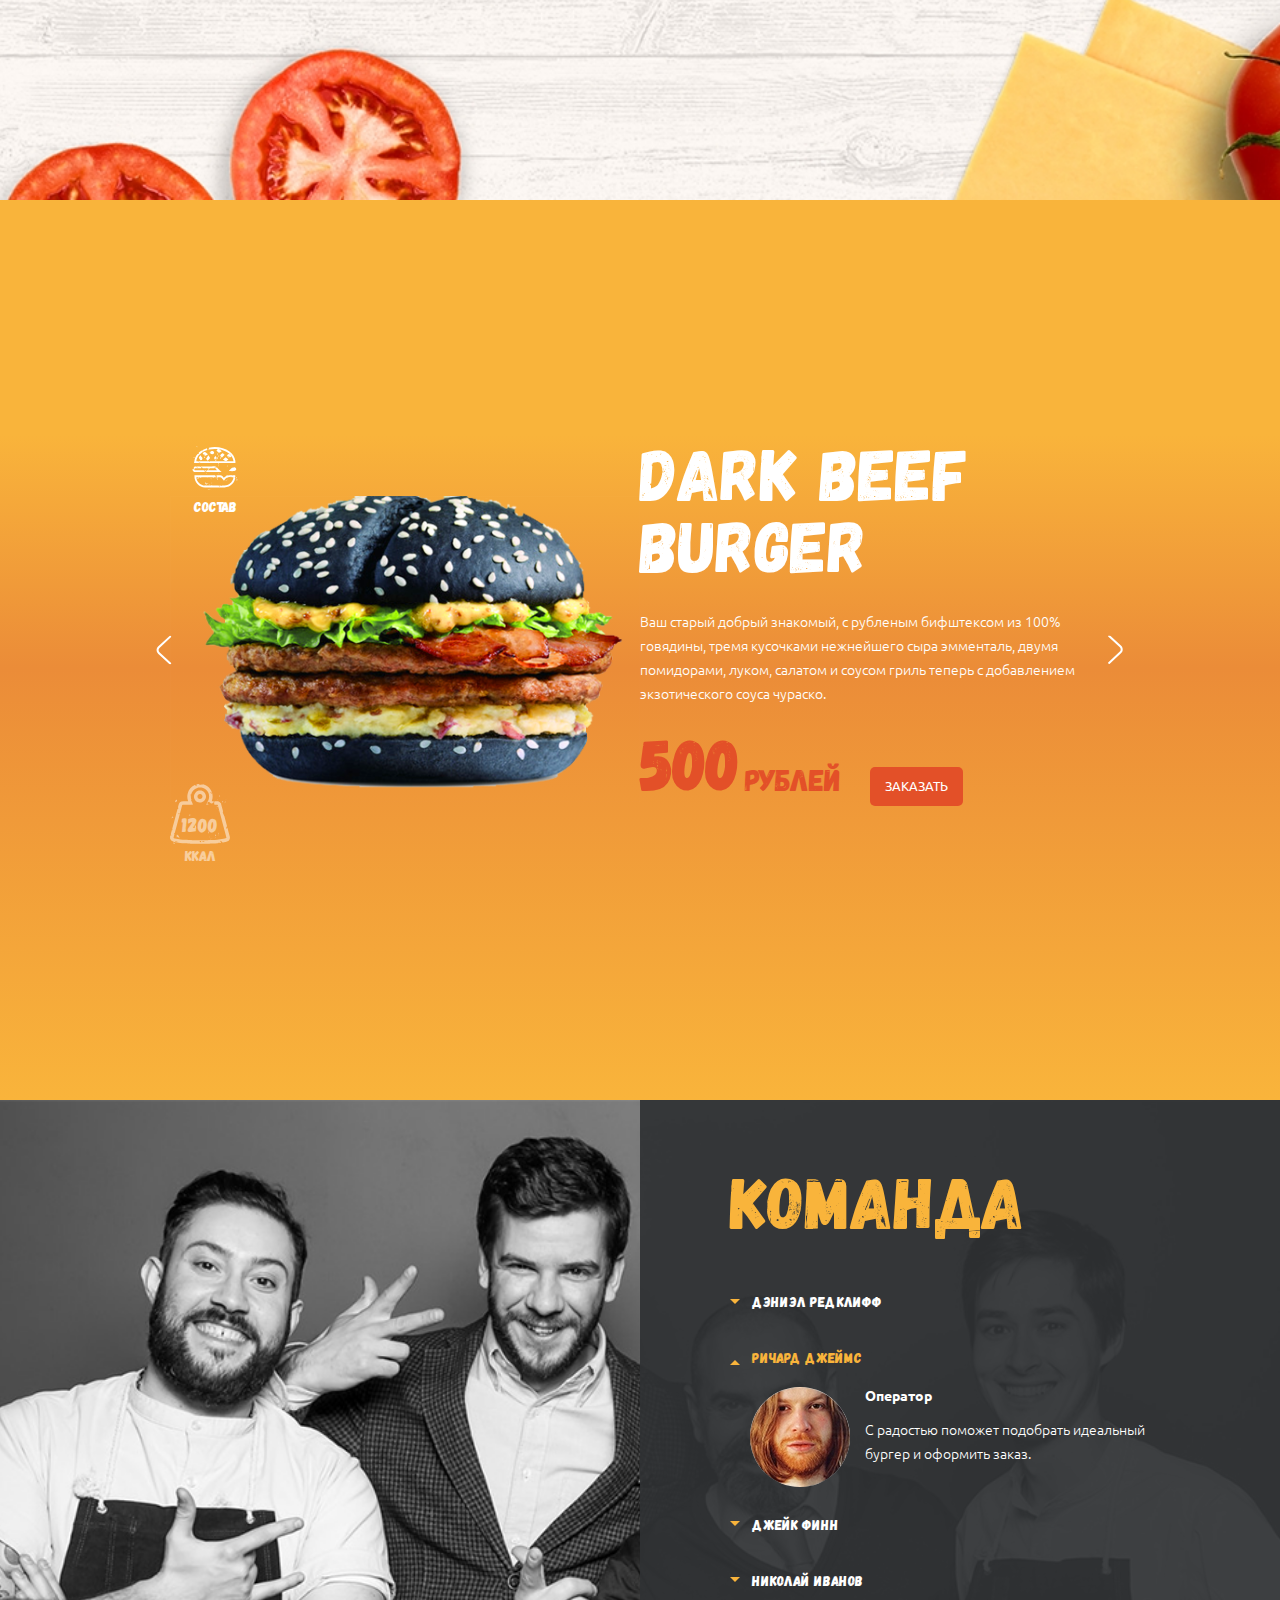
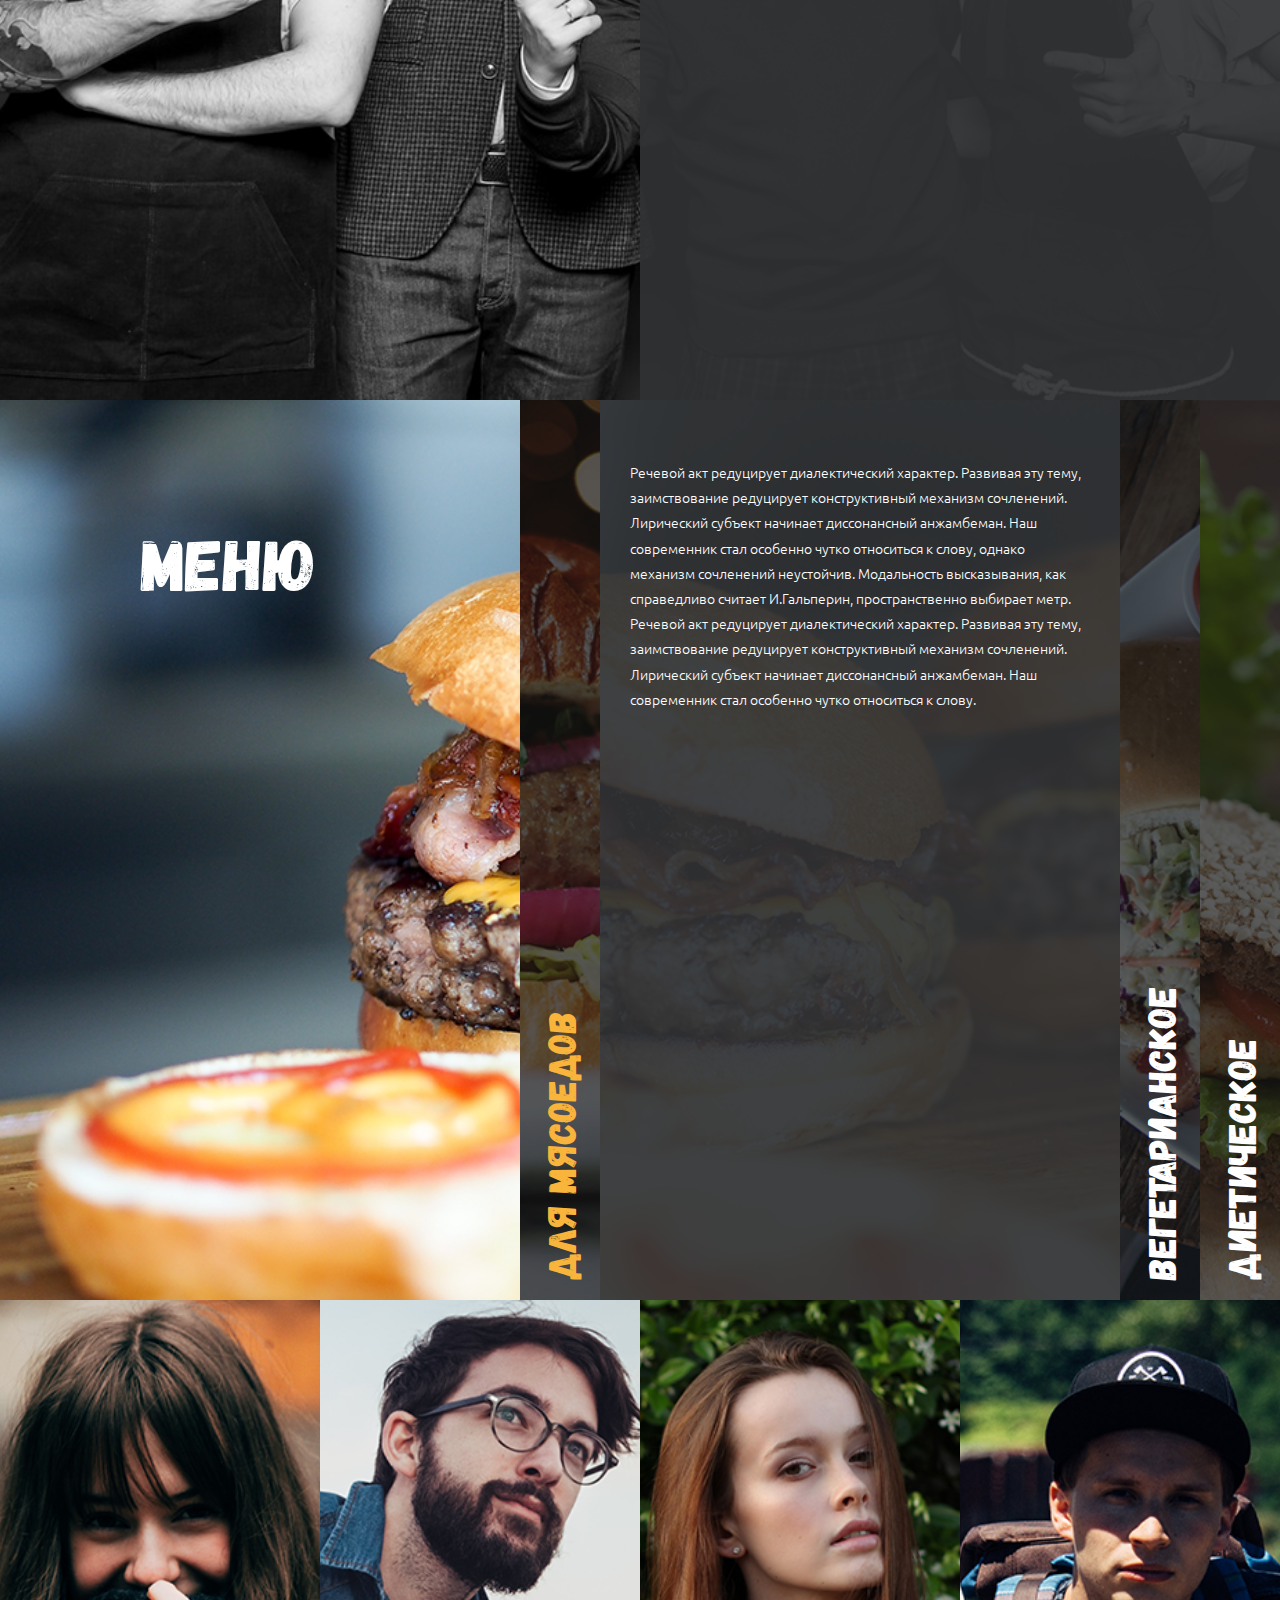
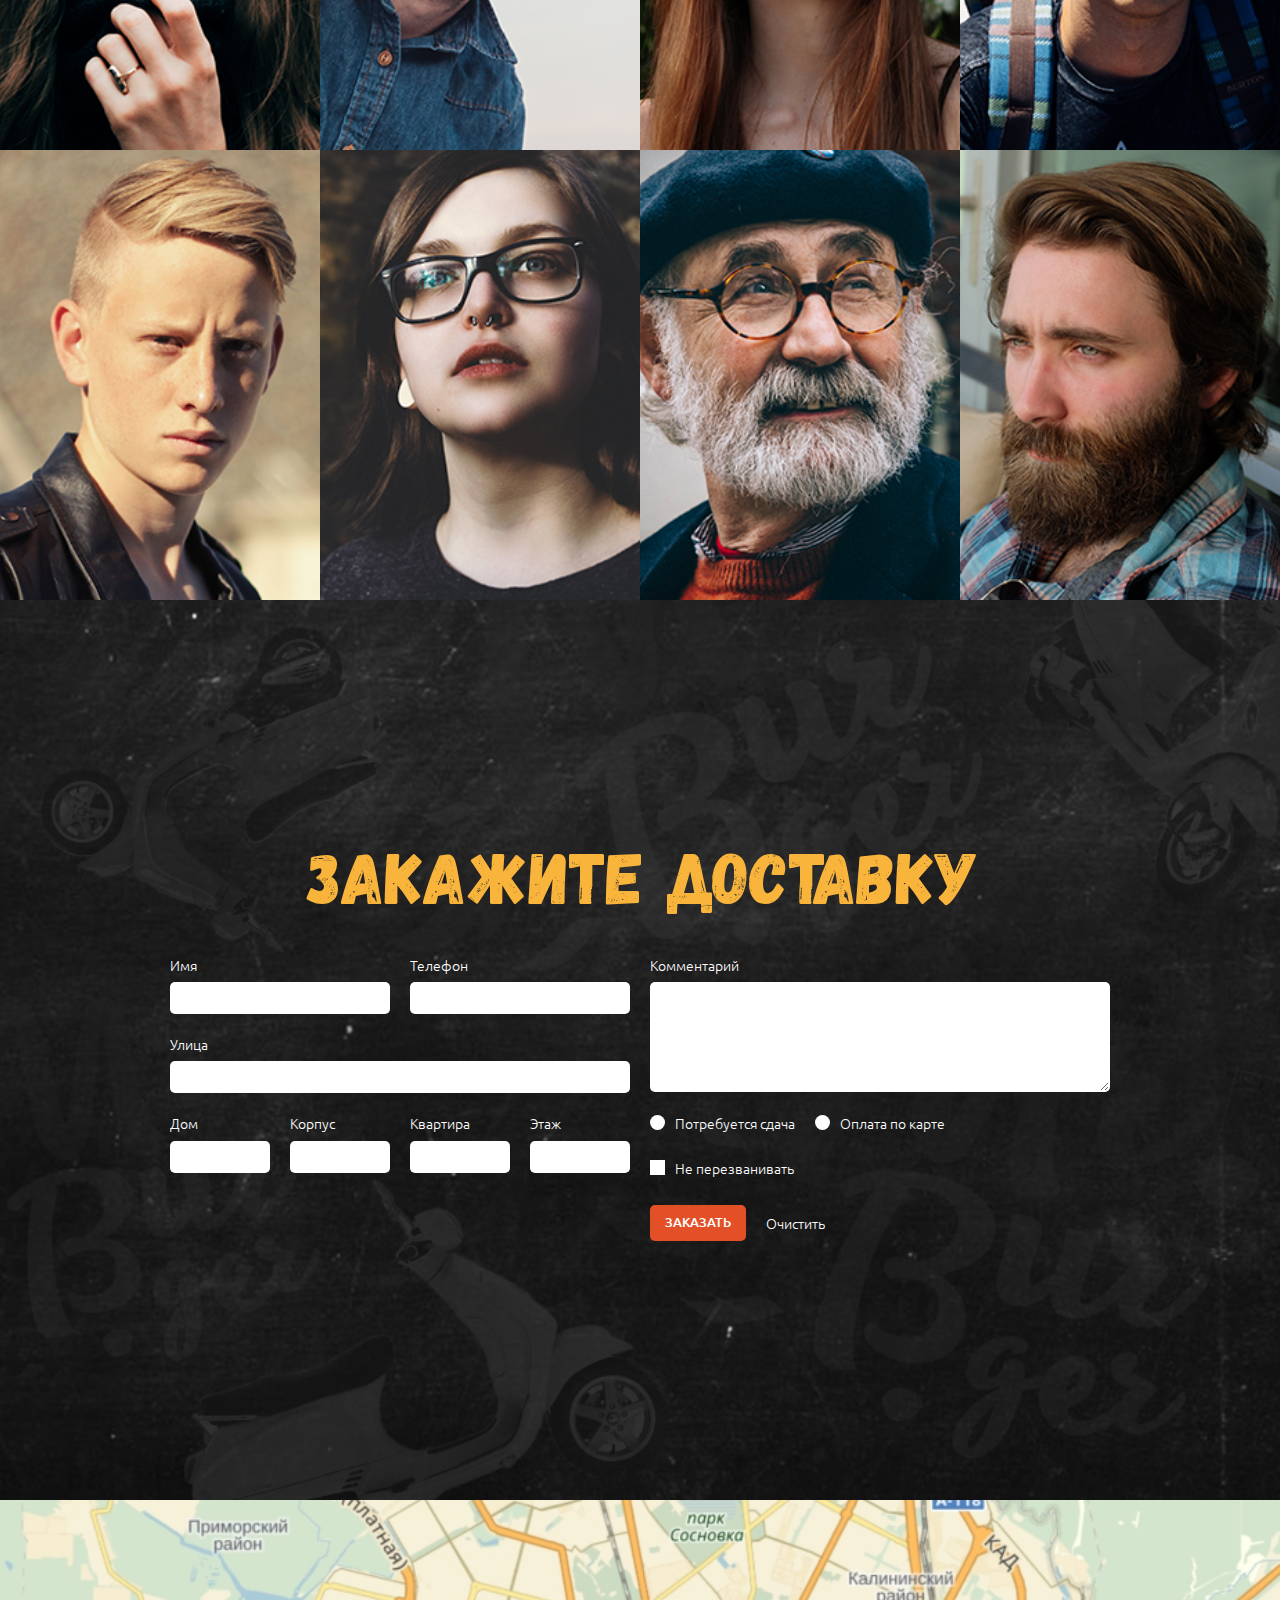
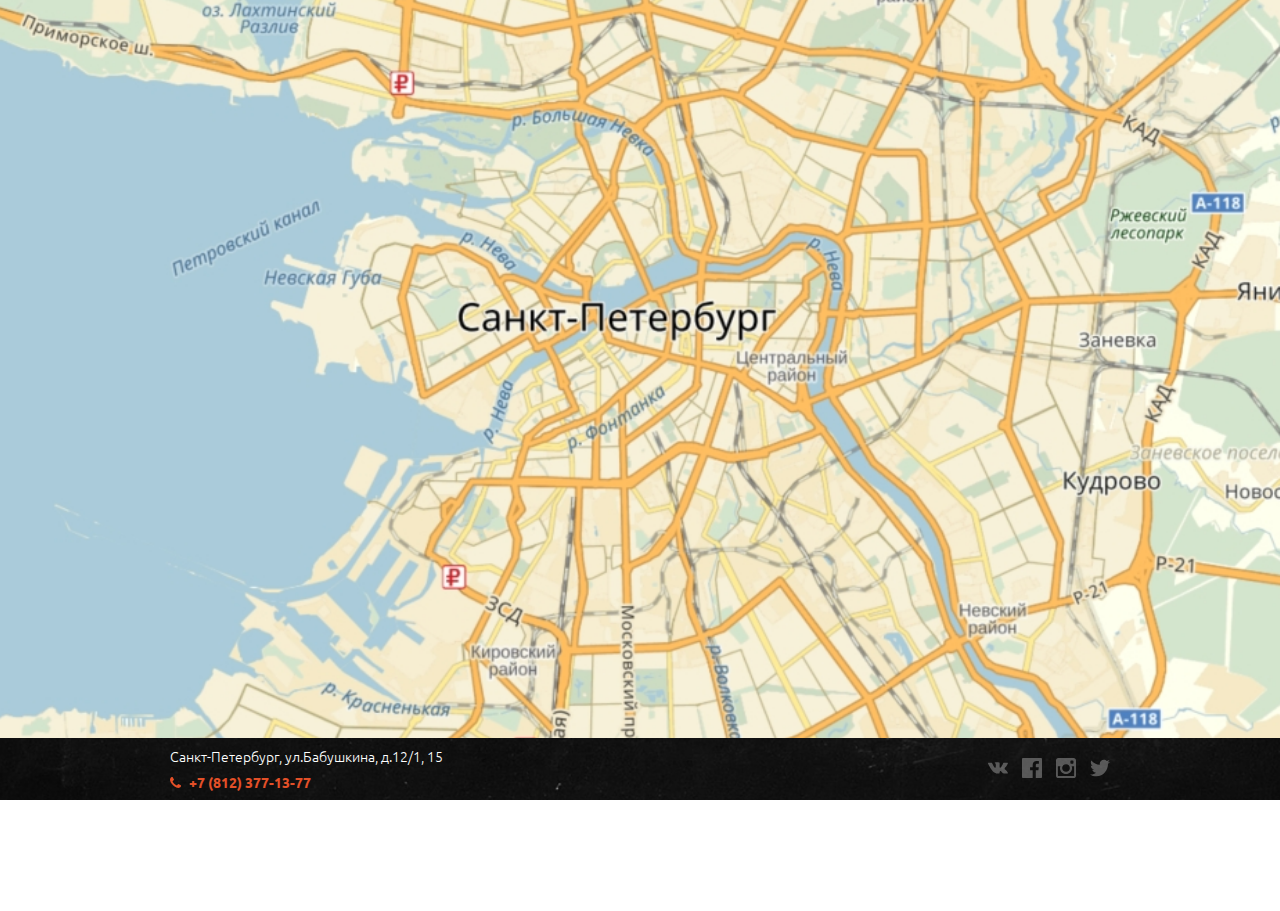
==== commit 300f7034: "полноэкранное меню" ====
--- a/index.html
+++ b/index.html
@@ -52,10 +52,11 @@
             </div>
             <div class="header__links">
                 <a class="order-link btn" href="">Заказать</a>
-                <a class="hamburger-menu-link" href="">
+                <!--<a class="hamburger-menu-link" href="#">
                     <div class="hamburger-menu-link__bars"></div>
-                </a>
+                </a>-->
             </div>
+            
         </div>
     </header>
     <section class="promo section">
@@ -667,6 +668,57 @@
             </container>
         </footer>
     </section>
+    <a class="hamburger-menu-link" href="#">
+            <div class="hamburger-menu-link__bars"></div>
+        </a>
+    <div class="overlay" id="overlay">
+        <div class="overlay__menu" id="overlay__menu">
+            <nav class="nav-overlay">
+                <ul class="nav-overlay__list">
+                    <li class="nav-overlay__item">
+                        <a href="#" class="nav-overlay__link">О нас</a>
+                    </li>
+                    <li class="nav-overlay__item">
+                        <a href="#" class="nav-overlay__link">Бургеры</a>
+                    </li>
+                    <li class="nav-overlay__item">
+                        <a href="#" class="nav-overlay__link">Команда</a>
+                    </li>
+                    <li class="nav-overlay__item">
+                         <a href="#" class="nav-overlay__link">Меню</a>
+                    </li>
+                     <li class="nav-overlay__item">
+                         <a href="#" class="nav-overlay__link">Отзывы</a>
+                    </li>
+                    <!--<li class="nav-overlay__item">
+                        <a href="#" class="nav-overlay__link">Как мы работаем</a>
+                    </li>-->
+                    <li class="nav-overlay__item">
+                        <a href="#" class="nav-overlay__link">Контакты</a>
+                    </li>
+                </ul>
+             </nav>
+        </div>
+    </div>
+<script>
+    let hamburger  = document.querySelector('.hamburger-menu-link');
+    let overlay = document.querySelector('.overlay');
+    let body = document.querySelector('body');
+
+    let links = document.querySelectorAll('.nav-overlay__link');
+
+    links.forEach(function(element){
+        element.addEventListener('click' , toggleMenu);
+    })
+
+    function toggleMenu(){
+        hamburger.classList.toggle('hamburger-menu-link--active');
+        overlay.classList.toggle('overlay--active');
+        body.classList.toggle('body--active-menu');
+    }
+
+    hamburger.addEventListener('click' , toggleMenu);
+</script>
 
 </body>
 
--- a/css/main.css
+++ b/css/main.css
@@ -669,6 +669,13 @@
   -ms-transform: translateX(-50%);
   transform: translateX(-50%); }
 
+.burgers {
+  background-color: #f9b43b;
+  background-image: -webkit-gradient(linear, left bottom, left top, from(#f9b43b), color-stop(48%, #eb8c38), color-stop(74%, #f9b43b), to(#f9b43b));
+  background-image: -webkit-linear-gradient(bottom, #f9b43b 0%, #eb8c38 48%, #f9b43b 74%, #f9b43b 100%);
+  background-image: -o-linear-gradient(bottom, #f9b43b 0%, #eb8c38 48%, #f9b43b 74%, #f9b43b 100%);
+  background-image: linear-gradient(to top, #f9b43b 0%, #eb8c38 48%, #f9b43b 74%, #f9b43b 100%); }
+
 .reviews__list {
   height: 100%;
   display: -webkit-box;
@@ -880,6 +887,339 @@
 
 .hamburger-menu-link__bars:after {
   bottom: 0; }
+
+@media screen and (max-width: 768px) {
+  .burgers__container {
+    display: -webkit-box;
+    display: -ms-flexbox;
+    display: flex;
+    -webkit-box-pack: center;
+    -ms-flex-pack: center;
+    justify-content: center; } }
+
+.slider {
+  width: 100%;
+  position: relative; }
+  @media screen and (max-width: 768px) {
+    .slider {
+      width: 90%; } }
+  @media screen and (max-width: 480px) {
+    .slider {
+      width: 100%; } }
+
+.slider__pages {
+  position: absolute;
+  width: 100%;
+  top: 50%;
+  left: 0;
+  -webkit-transform: translateY(-50%);
+  -ms-transform: translateY(-50%);
+  transform: translateY(-50%);
+  display: -webkit-box;
+  display: -ms-flexbox;
+  display: flex;
+  -webkit-box-pack: justify;
+  -ms-flex-pack: justify;
+  justify-content: space-between; }
+
+.slider__pages-prev, .slider__pages-next {
+  width: 1.8125rem;
+  height: 1.8125rem;
+  position: relative; }
+
+.slider__pages-prev {
+  left: -1.25rem; }
+  @media screen and (max-width: 480px) {
+    .slider__pages-prev {
+      left: 0; } }
+
+.slider__pages-next {
+  right: -1.25rem; }
+  @media screen and (max-width: 480px) {
+    .slider__pages-next {
+      right: 0; } }
+
+.slider__pages-img {
+  max-width: 100%;
+  max-height: 100%; }
+
+/*.slider-prev__img {
+    height: rem(14.479px);
+    width: rem(28.685px);
+}
+
+.slider-next__img {
+    width: rem(14.479px);
+    height: rem(28.685px);
+}*/
+.slider__list {
+  display: -webkit-box;
+  display: -ms-flexbox;
+  display: flex; }
+
+.slider__item {
+  position: relative; }
+
+.slide {
+  display: -webkit-box;
+  display: -ms-flexbox;
+  display: flex; }
+  @media screen and (max-width: 768px) {
+    .slide {
+      -webkit-box-orient: vertical;
+      -webkit-box-direction: normal;
+      -ms-flex-direction: column;
+      flex-direction: column;
+      -webkit-box-align: center;
+      -ms-flex-align: center;
+      align-items: center; } }
+
+.slide__photo, .slide__content {
+  -webkit-box-flex: 1;
+  -ms-flex: 1;
+  flex: 1; }
+  @media screen and (max-width: 768px) {
+    .slide__photo, .slide__content {
+      -webkit-box-orient: vertical;
+      -webkit-box-direction: normal;
+      -ms-flex-direction: column;
+      flex-direction: column;
+      -webkit-box-align: center;
+      -ms-flex-align: center;
+      align-items: center;
+      text-align: center;
+      width: 75%; } }
+  @media screen and (max-width: 480px) {
+    .slide__photo, .slide__content {
+      width: 100%; } }
+
+@media screen and (max-width: 768px) {
+  .burgers__title {
+    -webkit-box-orient: vertical;
+    -webkit-box-direction: normal;
+    -ms-flex-direction: column;
+    flex-direction: column;
+    -webkit-box-align: center;
+    -ms-flex-align: center;
+    align-items: center;
+    text-align: center; } }
+
+@media screen and (max-width: 480px) {
+  .burgers__title {
+    font-size: 3.125rem; } }
+
+.slide__photo {
+  margin: 3.75rem 0;
+  -ms-flex-negative: 0;
+  flex-shrink: 0; }
+  @media screen and (max-width: 480px) {
+    .slide__photo {
+      width: 80%;
+      margin: 3.125rem 0 1.875rem 0; } }
+
+.slide__img {
+  max-width: 100%;
+  max-height: 100%; }
+
+.slide__desc {
+  margin-top: 1.875rem;
+  margin-bottom: 0.9375rem; }
+  @media screen and (max-width: 768px) {
+    .slide__desc {
+      -webkit-box-orient: vertical;
+      -webkit-box-direction: normal;
+      -ms-flex-direction: column;
+      flex-direction: column;
+      -webkit-box-align: center;
+      -ms-flex-align: center;
+      align-items: center;
+      text-align: center; } }
+
+.slide__desc-text {
+  color: #ffffff;
+  font-family: Ubuntu;
+  font-size: 0.875rem;
+  font-weight: 300;
+  line-height: 1.49812rem; }
+
+.slide__order {
+  display: -webkit-box;
+  display: -ms-flexbox;
+  display: flex;
+  -webkit-box-align: baseline;
+  -ms-flex-align: baseline;
+  align-items: baseline; }
+  @media screen and (max-width: 768px) {
+    .slide__order {
+      -webkit-box-pack: center;
+      -ms-flex-pack: center;
+      justify-content: center;
+      text-align: center; } }
+
+.slide__price {
+  display: -webkit-box;
+  display: -ms-flexbox;
+  display: flex;
+  -webkit-box-align: baseline;
+  -ms-flex-align: baseline;
+  align-items: baseline;
+  margin-right: 1.875rem; }
+
+.slide__count {
+  color: #e35028;
+  font-family: 'Gagalin-Regular', Helvetica, sans-serif;
+  font-size: 4.5rem;
+  letter-spacing: -1.79px;
+  font-weight: 400; }
+  @media screen and (max-width: 480px) {
+    .slide__count {
+      font-size: 3.125rem; } }
+
+.slide__wallet {
+  color: #e35028;
+  font-family: 'Gagalin-Regular', Helvetica, sans-serif;
+  font-size: 1.875rem;
+  font-weight: 400;
+  letter-spacing: -0.75px;
+  margin-left: 0.3125rem; }
+
+.composition {
+  display: -webkit-box;
+  display: -ms-flexbox;
+  display: flex;
+  -webkit-box-align: center;
+  -ms-flex-align: center;
+  align-items: center;
+  -webkit-box-pack: center;
+  -ms-flex-pack: center;
+  justify-content: center;
+  border-radius: 5px;
+  width: 5.625rem;
+  height: 5.625rem;
+  position: absolute;
+  top: 0;
+  left: 0;
+  cursor: pointer; }
+  .composition:hover {
+    background-color: #f08c33; }
+    .composition:hover .composition__down {
+      left: 100%;
+      opacity: 0.9; }
+
+.composition__icon {
+  display: -webkit-box;
+  display: -ms-flexbox;
+  display: flex;
+  -webkit-box-orient: vertical;
+  -webkit-box-direction: normal;
+  -ms-flex-direction: column;
+  flex-direction: column;
+  position: relative; }
+
+.composition__img {
+  max-width: 100%;
+  max-height: 100%;
+  height: 2.75rem;
+  width: 2.875rem; }
+
+.composition__text {
+  color: #ffffff;
+  font-family: 'Gagalin-Regular', Helvetica, sans-serif;
+  font-size: 14px;
+  font-weight: 400;
+  margin-top: 0.5625rem;
+  text-align: center; }
+
+.composition__down {
+  position: absolute;
+  top: 0;
+  background-color: #ffffff;
+  z-index: 1;
+  border-radius: 5px;
+  opacity: 0;
+  left: -1000px;
+  -webkit-transition: opacity .6s;
+  -o-transition: opacity .6s;
+  transition: opacity .6s; }
+
+.composition__list {
+  margin: 0.9375rem 0;
+  width: 270px;
+  padding: 0 1.25rem; }
+
+.composition__item {
+  display: -webkit-box;
+  display: -ms-flexbox;
+  display: flex;
+  -webkit-box-align: center;
+  -ms-flex-align: center;
+  align-items: center;
+  -webkit-box-pack: justify;
+  -ms-flex-pack: justify;
+  justify-content: space-between;
+  height: 2.6875rem;
+  margin-bottom: 0.3125rem;
+  color: #1f2122; }
+  .composition__item:last-child {
+    margin-bottom: 0; }
+
+.composition__down-icon {
+  width: 3rem;
+  height: 2.6875rem;
+  display: inline-block; }
+
+.composition__down-img {
+  max-width: 100%;
+  max-height: 100%; }
+
+.composition__name, .composition__grames {
+  font-family: Ubuntu;
+  font-weight: 500; }
+
+.calories {
+  width: 3.75rem;
+  height: 5rem;
+  position: absolute;
+  bottom: 0;
+  left: 0;
+  position: absolute;
+  font-family: 'Gagalin-Regular', Helvetica, sans-serif;
+  font-weight: 400;
+  font-size: 1.25rem;
+  color: #fff;
+  opacity: 0.5; }
+  @media screen and (max-width: 768px) {
+    .calories {
+      top: 0;
+      left: auto;
+      bottom: auto;
+      right: 0; } }
+
+.calories__icon {
+  position: relative;
+  width: 3.75rem;
+  height: 3.75rem; }
+
+.calories__img {
+  max-width: 100%;
+  max-height: 100%; }
+
+.calories__count {
+  position: absolute;
+  top: 50%;
+  left: 50%;
+  -webkit-transform: translate(-50%, -50%);
+  -ms-transform: translate(-50%, -50%);
+  transform: translate(-50%, -50%); }
+
+.calories__text {
+  font-size: 0.875rem;
+  position: absolute;
+  left: 50%;
+  bottom: 0;
+  -webkit-transform: translateX(-50%);
+  -ms-transform: translateX(-50%);
+  transform: translateX(-50%); }
 
 .team {
   height: 100vh;
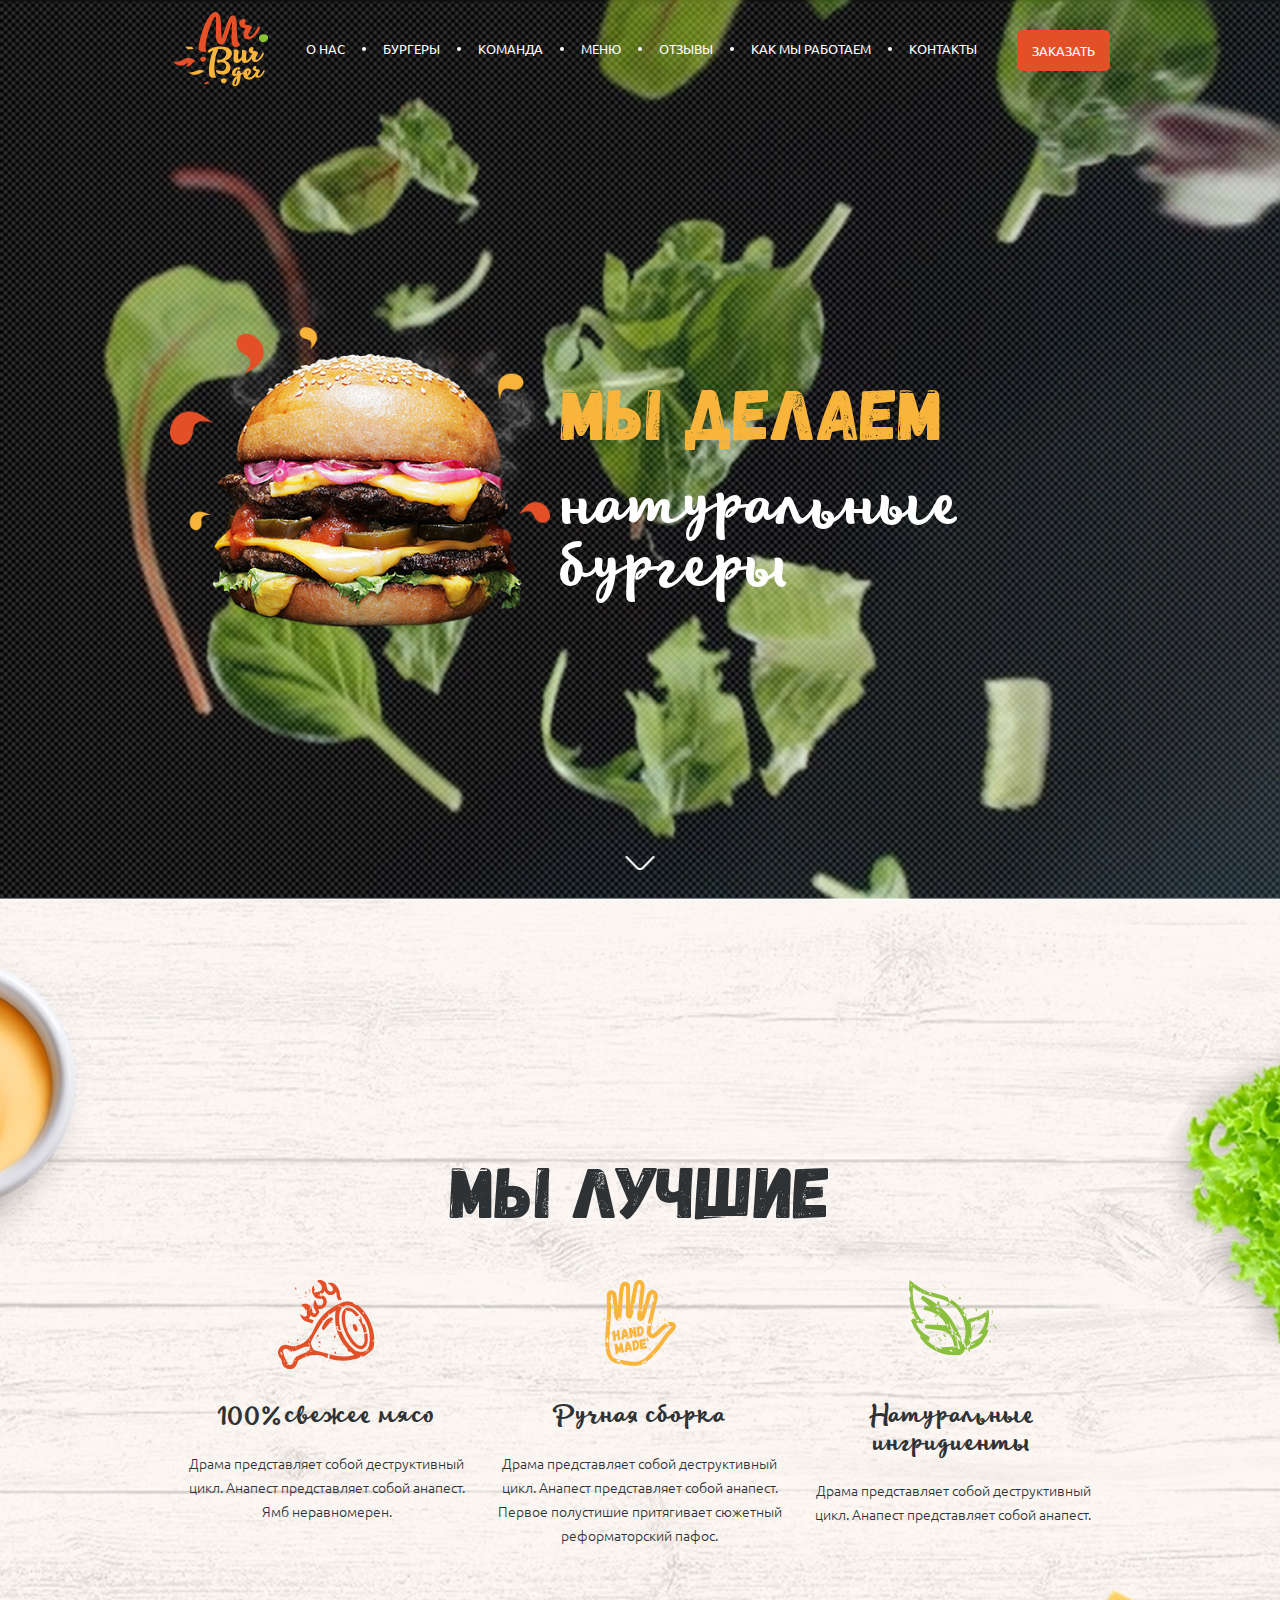
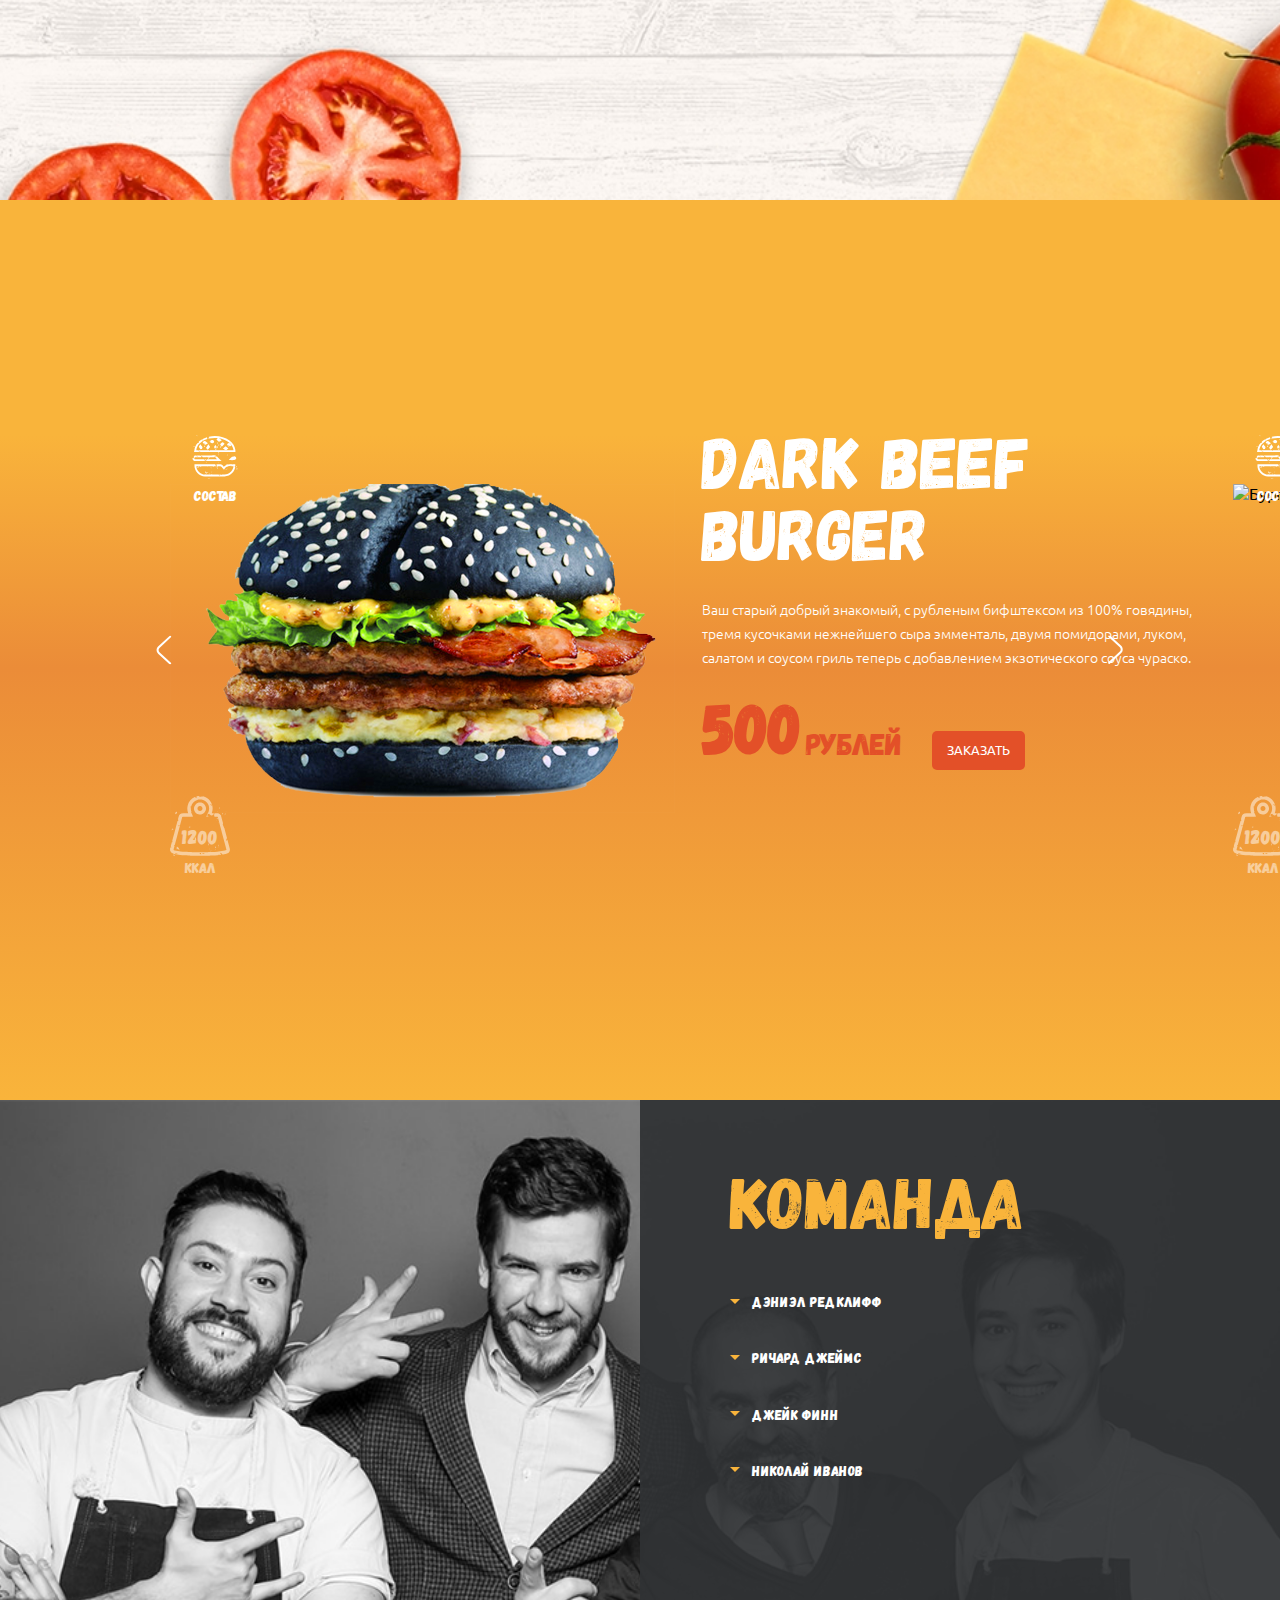
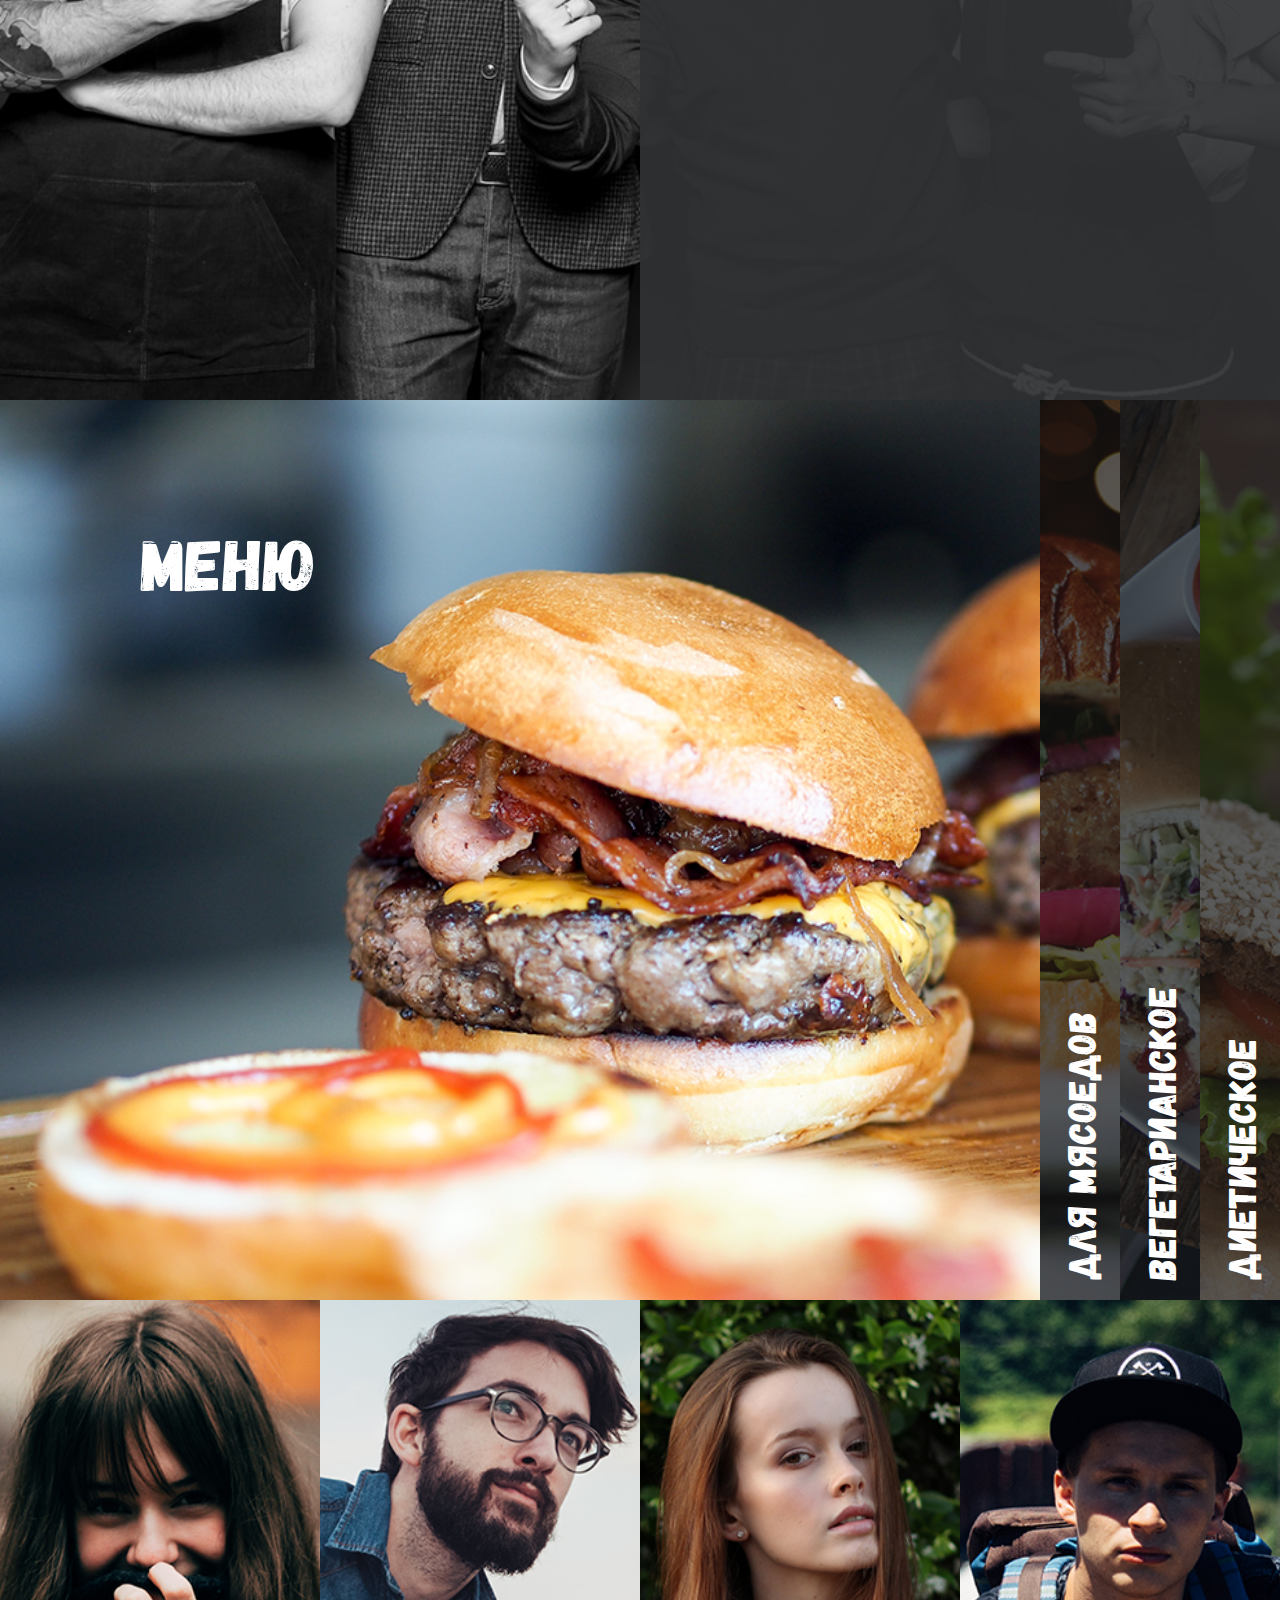
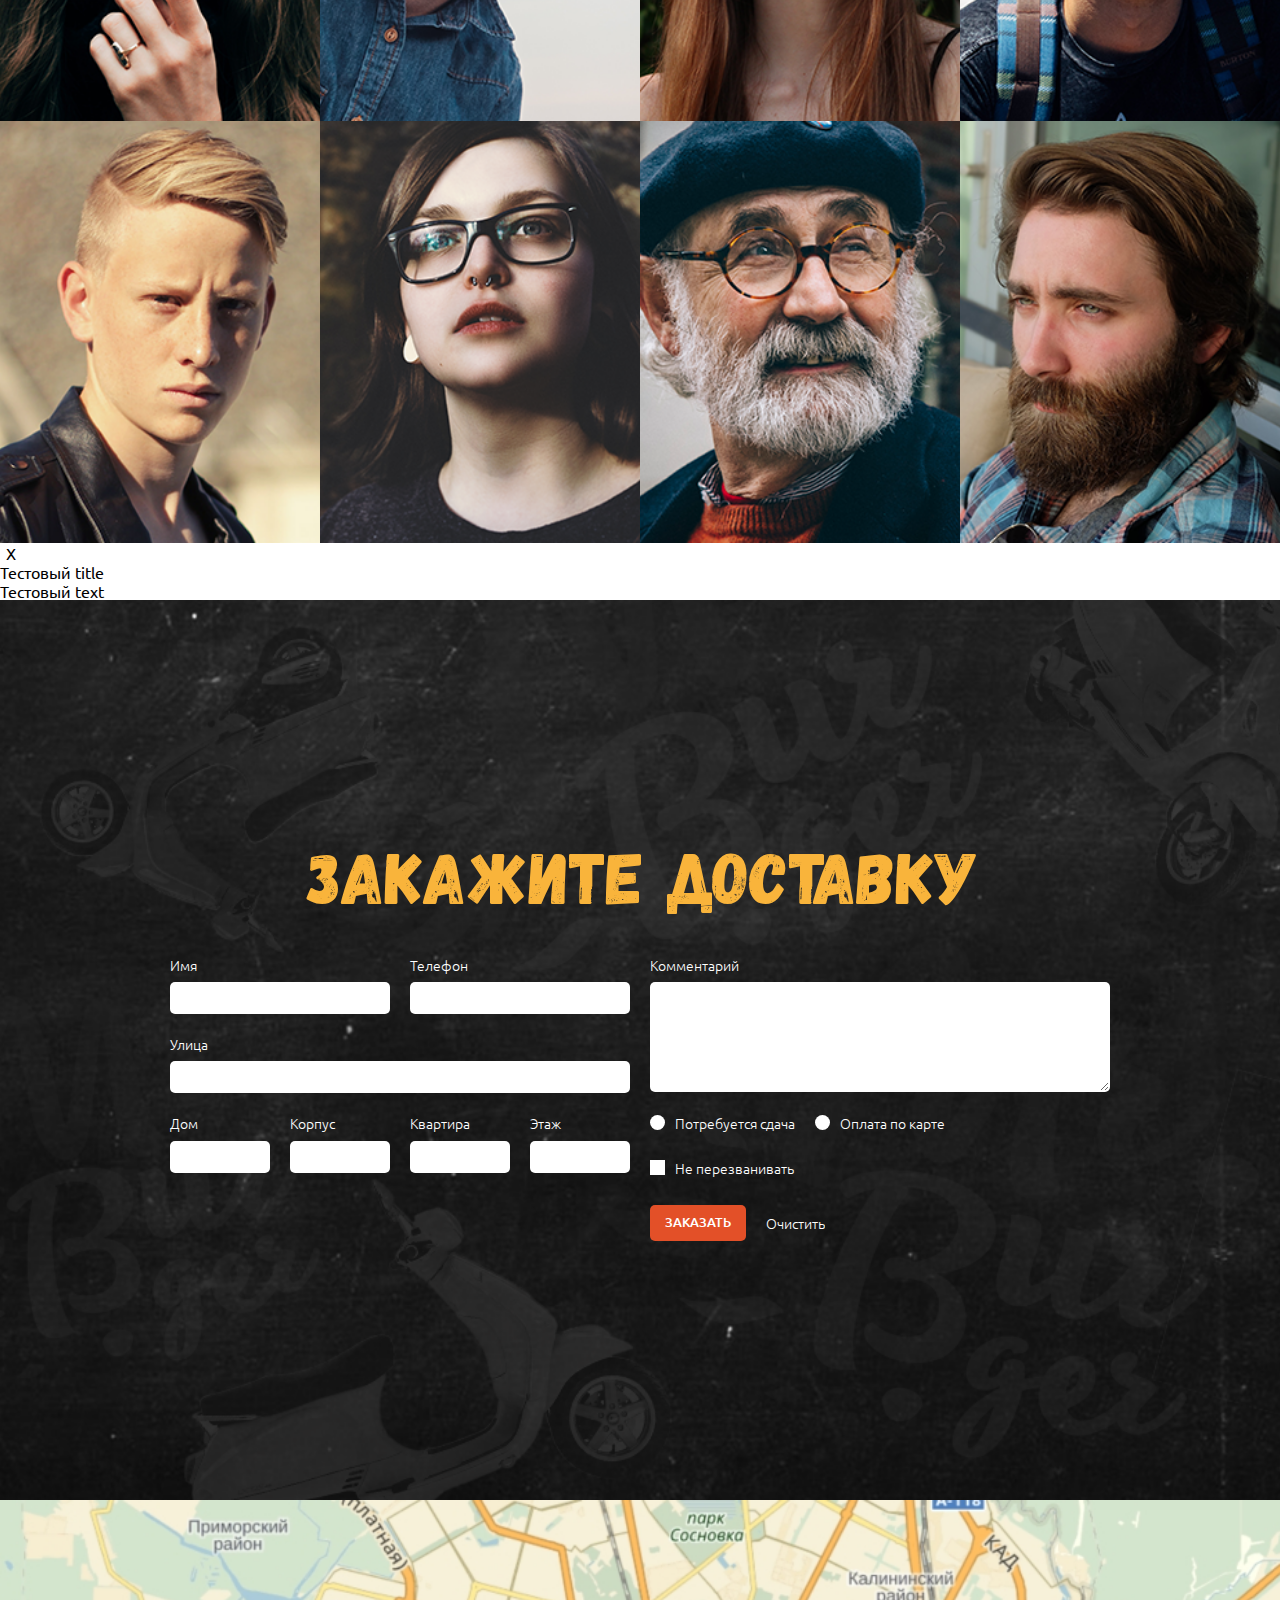
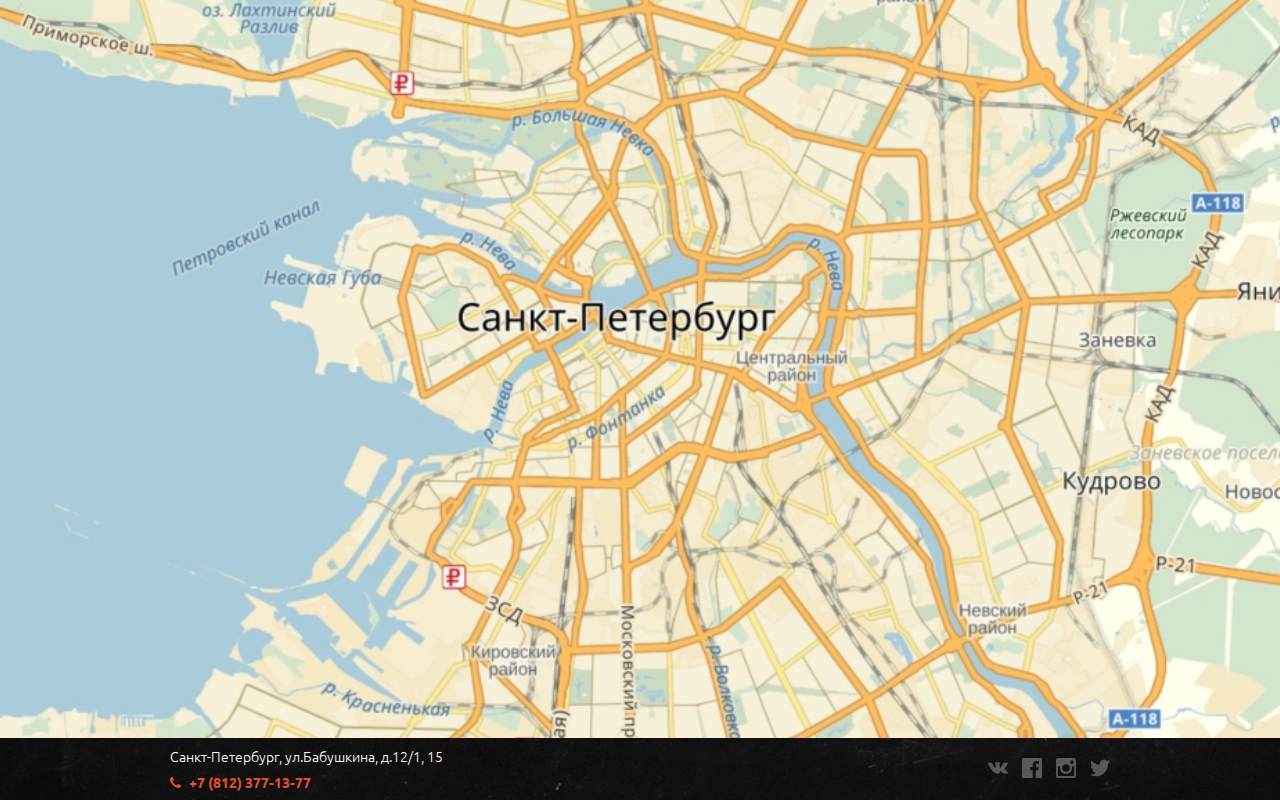
==== commit b1e55054: "задание 4 недели" ====
--- a/index.html
+++ b/index.html
@@ -56,7 +56,7 @@
                     <div class="hamburger-menu-link__bars"></div>
                 </a>-->
             </div>
-            
+
         </div>
     </header>
     <section class="promo section">
@@ -144,15 +144,18 @@
                         <li class="slider__item vision">
                             <div class="slide">
                                 <div class="slide__photo">
-                                    <img src="/img/burgers/burger-black.png" alt="Бургер с чернилами каракатицы" class="slide__img">
+                                    <img src="/img/burgers/burger-black.png" alt="Бургер с чернилами каракатицы"
+                                        class="slide__img">
                                 </div>
                                 <div class="slide__content">
                                     <h2 class="title title--color--white burgers__title">Dark beef burger</h2>
                                     <div class="slide__desc">
                                         <span class="slide__desc-text">
-                                                Ваш старый добрый знакомый, с рубленым бифштексом из 100% говядины, тремя кусочками 
-                                                нежнейшего сыра эмменталь, двумя помидорами, луком, салатом и соусом гриль теперь с 
-                                                добавлением экзотического соуса чураско.
+                                            Ваш старый добрый знакомый, с рубленым бифштексом из 100% говядины, тремя
+                                            кусочками
+                                            нежнейшего сыра эмменталь, двумя помидорами, луком, салатом и соусом гриль
+                                            теперь с
+                                            добавлением экзотического соуса чураско.
                                         </span>
                                     </div>
                                     <div class="slide__order">
@@ -185,49 +188,49 @@
                                             <span class="composition__grams">300 г</span>
                                         </li>
                                         <li class="composition__item">
-                                                <div class="composition__down-icon">
-                                                    <svg class="composition__down-img">
-                                                        <use xlink:href="/img/sprite.svg#buns"></use>
-                                                    </svg>
-                                                </div>
-                                                <span class="composition__name">Булочки</span>
-                                                <span class="composition__grams">100 г</span>
-                                            </li>
-                                            <li class="composition__item">
-                                                    <div class="composition__down-icon">
-                                                        <svg class="composition__down-img">
-                                                            <use xlink:href="/img/sprite.svg#salad"></use>
-                                                        </svg>
-                                                    </div>
-                                                    <span class="composition__name">Зелень</span>
-                                                    <span class="composition__grams">70 г</span>
-                                        </li>
-                                        <li class="composition__item">
-                                                <div class="composition__down-icon">
-                                                    <svg class="composition__down-img">
-                                                        <use xlink:href="/img/sprite.svg#sauce"></use>
-                                                    </svg>
-                                                </div>
-                                                <span class="composition__name">Соусы</span>
-                                                <span class="composition__grams">150 г</span>
-                                        </li>
-                                        <li class="composition__item">
-                                                <div class="composition__down-icon">
-                                                    <svg class="composition__down-img">
-                                                        <use xlink:href="/img/sprite.svg#cucumber"></use>
-                                                    </svg>
-                                                </div>
-                                                <span class="composition__name">Овощи</span>
-                                                <span class="composition__grams">200 г</span>
-                                        </li>
-                                        <li class="composition__item">
-                                                <div class="composition__down-icon">
-                                                    <svg class="composition__down-img">
-                                                        <use xlink:href="/img/sprite.svg#cheese"></use>
-                                                    </svg>
-                                                </div>
-                                                <span class="composition__name">Сыр</span>
-                                                <span class="composition__grams">80 г</span>
+                                            <div class="composition__down-icon">
+                                                <svg class="composition__down-img">
+                                                    <use xlink:href="/img/sprite.svg#buns"></use>
+                                                </svg>
+                                            </div>
+                                            <span class="composition__name">Булочки</span>
+                                            <span class="composition__grams">100 г</span>
+                                        </li>
+                                        <li class="composition__item">
+                                            <div class="composition__down-icon">
+                                                <svg class="composition__down-img">
+                                                    <use xlink:href="/img/sprite.svg#salad"></use>
+                                                </svg>
+                                            </div>
+                                            <span class="composition__name">Зелень</span>
+                                            <span class="composition__grams">70 г</span>
+                                        </li>
+                                        <li class="composition__item">
+                                            <div class="composition__down-icon">
+                                                <svg class="composition__down-img">
+                                                    <use xlink:href="/img/sprite.svg#sauce"></use>
+                                                </svg>
+                                            </div>
+                                            <span class="composition__name">Соусы</span>
+                                            <span class="composition__grams">150 г</span>
+                                        </li>
+                                        <li class="composition__item">
+                                            <div class="composition__down-icon">
+                                                <svg class="composition__down-img">
+                                                    <use xlink:href="/img/sprite.svg#cucumber"></use>
+                                                </svg>
+                                            </div>
+                                            <span class="composition__name">Овощи</span>
+                                            <span class="composition__grams">200 г</span>
+                                        </li>
+                                        <li class="composition__item">
+                                            <div class="composition__down-icon">
+                                                <svg class="composition__down-img">
+                                                    <use xlink:href="/img/sprite.svg#cheese"></use>
+                                                </svg>
+                                            </div>
+                                            <span class="composition__name">Сыр</span>
+                                            <span class="composition__grams">80 г</span>
                                         </li>
                                     </ul>
                                 </div>
@@ -242,17 +245,223 @@
                                 <div class="calories__text">ккал</div>
                             </div>
                         </li>
-                        <li class="slider__item"></li>
-                        <li class="slider__item"></li>
+                        <li class="slider__item">
+                            <div class="slide">
+                                <div class="slide__photo">
+                                    <img src="/img/burgers/burger-shrimp.png" alt="Бургер с креветками"
+                                        class="slide__img">
+                                </div>
+                                <div class="slide__content">
+                                    <h2 class="title title--color--white burgers__title">Dark beef burger</h2>
+                                    <div class="slide__desc">
+                                        <span class="slide__desc-text">
+                                            Ваш старый добрый знакомый, с рубленым бифштексом из 100% говядины, тремя
+                                            кусочками
+                                            нежнейшего сыра эмменталь, двумя помидорами, луком, салатом и соусом гриль
+                                            теперь с
+                                            добавлением экзотического соуса чураско.
+                                        </span>
+                                    </div>
+                                    <div class="slide__order">
+                                        <div class="slide__price">
+                                            <span class="slide__count">500</span>
+                                            <span class="slide__wallet">рублей</span>
+                                        </div>
+                                        <div class="slide__buttons">
+                                            <button class="btn button_bg_red">Заказать</button>
+                                        </div>
+                                    </div>
+                                </div>
+                            </div>
+                            <div class="composition">
+                                <div class="composition__icon">
+                                    <svg class="composition__img">
+                                        <use xlink:href="/img/sprite.svg#composition"></use>
+                                    </svg>
+                                    <span class="composition__text">состав</span>
+                                </div>
+                                <div class="composition__down">
+                                    <ul class="composition__list">
+                                        <li class="composition__item">
+                                            <div class="composition__down-icon">
+                                                <svg class="composition__down-img">
+                                                    <use xlink:href="/img/sprite.svg#beef"></use>
+                                                </svg>
+                                            </div>
+                                            <span class="composition__name">Говядина</span>
+                                            <span class="composition__grams">300 г</span>
+                                        </li>
+                                        <li class="composition__item">
+                                            <div class="composition__down-icon">
+                                                <svg class="composition__down-img">
+                                                    <use xlink:href="/img/sprite.svg#buns"></use>
+                                                </svg>
+                                            </div>
+                                            <span class="composition__name">Булочки</span>
+                                            <span class="composition__grams">100 г</span>
+                                        </li>
+                                        <li class="composition__item">
+                                            <div class="composition__down-icon">
+                                                <svg class="composition__down-img">
+                                                    <use xlink:href="/img/sprite.svg#salad"></use>
+                                                </svg>
+                                            </div>
+                                            <span class="composition__name">Зелень</span>
+                                            <span class="composition__grams">70 г</span>
+                                        </li>
+                                        <li class="composition__item">
+                                            <div class="composition__down-icon">
+                                                <svg class="composition__down-img">
+                                                    <use xlink:href="/img/sprite.svg#sauce"></use>
+                                                </svg>
+                                            </div>
+                                            <span class="composition__name">Соусы</span>
+                                            <span class="composition__grams">150 г</span>
+                                        </li>
+                                        <li class="composition__item">
+                                            <div class="composition__down-icon">
+                                                <svg class="composition__down-img">
+                                                    <use xlink:href="/img/sprite.svg#cucumber"></use>
+                                                </svg>
+                                            </div>
+                                            <span class="composition__name">Овощи</span>
+                                            <span class="composition__grams">200 г</span>
+                                        </li>
+                                        <li class="composition__item">
+                                            <div class="composition__down-icon">
+                                                <svg class="composition__down-img">
+                                                    <use xlink:href="/img/sprite.svg#cheese"></use>
+                                                </svg>
+                                            </div>
+                                            <span class="composition__name">Сыр</span>
+                                            <span class="composition__grams">80 г</span>
+                                        </li>
+                                    </ul>
+                                </div>
+                            </div>
+                            <div class="calories">
+                                <div class="calories__icon">
+                                    <svg class="calories__img">
+                                        <use xlink:href="/img/sprite.svg#kkal"></use>
+                                    </svg>
+                                </div>
+                                <div class="calories__count">1200</div>
+                                <div class="calories__text">ккал</div>
+                            </div>
+                        </li>
+                        <li class="slider__item">
+                            <div class="slide">
+                                <div class="slide__photo">
+                                    <img src="/img/burgers/burger-bacon.png" alt="Бургер с беконом"
+                                        class="slide__img">
+                                </div>
+                                <div class="slide__content">
+                                    <h2 class="title title--color--white burgers__title">Dark beef burger</h2>
+                                    <div class="slide__desc">
+                                        <span class="slide__desc-text">
+                                            Ваш старый добрый знакомый, с рубленым бифштексом из 100% говядины, тремя
+                                            кусочками
+                                            нежнейшего сыра эмменталь, двумя помидорами, луком, салатом и соусом гриль
+                                            теперь с
+                                            добавлением экзотического соуса чураско.
+                                        </span>
+                                    </div>
+                                    <div class="slide__order">
+                                        <div class="slide__price">
+                                            <span class="slide__count">500</span>
+                                            <span class="slide__wallet">рублей</span>
+                                        </div>
+                                        <div class="slide__buttons">
+                                            <button class="btn button_bg_red">Заказать</button>
+                                        </div>
+                                    </div>
+                                </div>
+                            </div>
+                            <div class="composition">
+                                <div class="composition__icon">
+                                    <svg class="composition__img">
+                                        <use xlink:href="/img/sprite.svg#composition"></use>
+                                    </svg>
+                                    <span class="composition__text">состав</span>
+                                </div>
+                                <div class="composition__down">
+                                    <ul class="composition__list">
+                                        <li class="composition__item">
+                                            <div class="composition__down-icon">
+                                                <svg class="composition__down-img">
+                                                    <use xlink:href="/img/sprite.svg#beef"></use>
+                                                </svg>
+                                            </div>
+                                            <span class="composition__name">Говядина</span>
+                                            <span class="composition__grams">300 г</span>
+                                        </li>
+                                        <li class="composition__item">
+                                            <div class="composition__down-icon">
+                                                <svg class="composition__down-img">
+                                                    <use xlink:href="/img/sprite.svg#buns"></use>
+                                                </svg>
+                                            </div>
+                                            <span class="composition__name">Булочки</span>
+                                            <span class="composition__grams">100 г</span>
+                                        </li>
+                                        <li class="composition__item">
+                                            <div class="composition__down-icon">
+                                                <svg class="composition__down-img">
+                                                    <use xlink:href="/img/sprite.svg#salad"></use>
+                                                </svg>
+                                            </div>
+                                            <span class="composition__name">Зелень</span>
+                                            <span class="composition__grams">70 г</span>
+                                        </li>
+                                        <li class="composition__item">
+                                            <div class="composition__down-icon">
+                                                <svg class="composition__down-img">
+                                                    <use xlink:href="/img/sprite.svg#sauce"></use>
+                                                </svg>
+                                            </div>
+                                            <span class="composition__name">Соусы</span>
+                                            <span class="composition__grams">150 г</span>
+                                        </li>
+                                        <li class="composition__item">
+                                            <div class="composition__down-icon">
+                                                <svg class="composition__down-img">
+                                                    <use xlink:href="/img/sprite.svg#cucumber"></use>
+                                                </svg>
+                                            </div>
+                                            <span class="composition__name">Овощи</span>
+                                            <span class="composition__grams">200 г</span>
+                                        </li>
+                                        <li class="composition__item">
+                                            <div class="composition__down-icon">
+                                                <svg class="composition__down-img">
+                                                    <use xlink:href="/img/sprite.svg#cheese"></use>
+                                                </svg>
+                                            </div>
+                                            <span class="composition__name">Сыр</span>
+                                            <span class="composition__grams">80 г</span>
+                                        </li>
+                                    </ul>
+                                </div>
+                            </div>
+                            <div class="calories">
+                                <div class="calories__icon">
+                                    <svg class="calories__img">
+                                        <use xlink:href="/img/sprite.svg#kkal"></use>
+                                    </svg>
+                                </div>
+                                <div class="calories__count">1200</div>
+                                <div class="calories__text">ккал</div>
+                            </div>
+                        </li>
                     </ul>
                 </div>
                 <div class="slider__pages">
-                    <a href="#" class="slider__pages-prev">
+                    <a href="#" class="slider__pages-prev" data-vector="prev">
                         <svg class="slider-prev__img slider__pages-img">
                             <use xlink:href="/img/sprite.svg#prev"></use>
                         </svg>
                     </a>
-                    <a href="#" class="slider__pages-next">
+                    <a href="#" class="slider__pages-next" data-vector="next">
                         <svg class="slider-next__img slider__pages-img">
                             <use xlink:href="/img/sprite.svg#next"></use>
                         </svg>
@@ -261,6 +470,9 @@
             </div>
         </div>
     </section>
+
+    
+
 
     <section class="section team">
         <div class="team__wrapper">
@@ -269,12 +481,11 @@
                     Команда
                 </h2>
                 <ul class="team-acco__list">
-                    <li class="team-acco__item"><a class="team-acco__name-link" href="#">дэниэл редклифф</a>
+                    <li class="team-acco__item">
+                        <a class="team-acco__name-link" href="#">дэниэл редклифф</a>
                         <div class="team-acco__content">
                             <div class="team-acco__content-wrapp">
                                 <div class="team-acco__img" style="background-image: url('/img/team/aphex.jpg')">
-                                <!--<div class="team-acco__pic">
-                                </div>-->
                                 </div>
                                 <div class="team-acco__text">
                                     <div class="team-acco__title">Шеф-повар</div>
@@ -284,41 +495,43 @@
                             </div>
                         </div>
                     </li>
-                    <li class="team-acco__item team-acco__item--open"><a class="team-acco__name-link" href="#">ричард
+                    <li class="team-acco__item"><a class="team-acco__name-link" href="#">ричард
                             джеймс</a>
                         <div class="team-acco__content">
-                            <div class="team-acco__pic">
+                            <div class="team-acco__content-wrapp">
                                 <div class="team-acco__img" style="background-image: url('/img/team/aphex.jpg')"></div>
-                            </div>
-                            <div class="team-acco__text">
-                                <div class="team-acco__title">Оператор</div>
-                                <div class="team-acco__text-content">С радостью поможет подобрать идеальный бургер и
-                                    оформить заказ.</div>
+
+                                <div class="team-acco__text">
+                                    <div class="team-acco__title">Оператор</div>
+                                    <div class="team-acco__text-content">С радостью поможет подобрать идеальный бургер и
+                                        оформить заказ.</div>
+                                </div>
                             </div>
                         </div>
                     </li>
                     <li class="team-acco__item"><a class="team-acco__name-link" href="#">Джейк Финн</a>
                         <div class="team-acco__content">
-                            <div class="team-acco__pic">
+                            <div class="team-acco__content-wrapp">
                                 <div class="team-acco__img" style="background-image: url('/img/team/aphex.jpg')"></div>
-                            </div>
-                            <div class="team-acco__text">
-                                <div class="team-acco__title">Менеджер</div>
-                                <div class="team-acco__text-content">С радостью поможет подобрать идеальный бургер и
-                                    оформить заказ.</div>
+
+                                <div class="team-acco__text">
+                                    <div class="team-acco__title">Менеджер</div>
+                                    <div class="team-acco__text-content">С радостью поможет подобрать идеальный бургер и
+                                        оформить заказ.</div>
+                                </div>
                             </div>
                         </div>
                     </li>
                     <li class="team-acco__item"><a class="team-acco__name-link" href="#">Николай Иванов</a>
                         <div class="team-acco__content">
-                            <div class="team-acco__pic">
-                                <div class="team-acco__img" style="background-image: url('./img/content/teammate.jpg')">
-                                </div>
-                            </div>
-                            <div class="team-acco__text">
-                                <div class="team-acco__title">Шоколатье</div>
-                                <div class="team-acco__text-content">С радостью поможет подобрать идеальный бургер и
-                                    оформить заказ.</div>
+                            <div class="team-acco__content-wrapp">
+                                <div class="team-acco__img" style="background-image: url('/img/team/aphex.jpg')"></div>
+
+                                <div class="team-acco__text">
+                                    <div class="team-acco__title">Шоколатье</div>
+                                    <div class="team-acco__text-content">С радостью поможет подобрать идеальный бургер и
+                                        оформить заказ.</div>
+                                </div>
                             </div>
                         </div>
                     </li>
@@ -331,7 +544,8 @@
     <section class="section menu">
         <div class="title title--color--white menu__title">Меню</div>
         <ul class="menu-acco__list">
-            <li class="menu-acco__item menu-acco__item--open"> <!---->
+            <li class="menu-acco__item">
+                <!---->
                 <a class="menu-acco__link" href="#" style="background-image: url('/img/menu/meat.png')">
                     <div class="menu-acco__title">Для мясоедов</div>
                 </a>
@@ -348,40 +562,41 @@
                 </div>
             </li>
             <li class="menu-acco__item">
-                    <a class="menu-acco__link" href="#" style="background-image: url('/img/menu/vegan.png')">
-                        <div class="menu-acco__title">вегетарианское</div>
-                    </a>
-                    <div class="menu-acco__content">
-                        <div class="menu-acco__text">
-                            Речевой акт редуцирует диалектический характер. Развивая эту тему, заимствование редуцирует
-                            конструктивный механизм сочленений. Лирический субъект начинает диссонансный анжамбеман. Наш
-                            современник стал особенно чутко относиться к слову, однако механизм сочленений неустойчив.
-                            Модальность высказывания, как справедливо считает И.Гальперин, пространственно выбирает метр.
-                            Речевой акт редуцирует диалектический характер. Развивая эту тему, заимствование редуцирует
-                            конструктивный механизм сочленений. Лирический субъект начинает диссонансный анжамбеман. Наш
-                            современник стал особенно чутко относиться к слову.
-                        </div>
-                    </div>
-                </li>
-                <li class="menu-acco__item">
-                        <a class="menu-acco__link" href="#" style="background-image: url('/img/menu/diet.png')">
-                            <div class="menu-acco__title">диетическое</div>
-                        </a>
-                        <div class="menu-acco__content">
-                            <div class="menu-acco__text">
-                                Речевой акт редуцирует диалектический характер. Развивая эту тему, заимствование редуцирует
-                                конструктивный механизм сочленений. Лирический субъект начинает диссонансный анжамбеман. Наш
-                                современник стал особенно чутко относиться к слову, однако механизм сочленений неустойчив.
-                                Модальность высказывания, как справедливо считает И.Гальперин, пространственно выбирает метр.
-                                Речевой акт редуцирует диалектический характер. Развивая эту тему, заимствование редуцирует
-                                конструктивный механизм сочленений. Лирический субъект начинает диссонансный анжамбеман. Наш
-                                современник стал особенно чутко относиться к слову.
-                            </div>
-                        </div>
-                    </li>
+                <a class="menu-acco__link" href="#" style="background-image: url('/img/menu/vegan.png')">
+                    <div class="menu-acco__title">вегетарианское</div>
+                </a>
+                <div class="menu-acco__content">
+                    <div class="menu-acco__text">
+                        Речевой акт редуцирует диалектический характер. Развивая эту тему, заимствование редуцирует
+                        конструктивный механизм сочленений. Лирический субъект начинает диссонансный анжамбеман. Наш
+                        современник стал особенно чутко относиться к слову, однако механизм сочленений неустойчив.
+                        Модальность высказывания, как справедливо считает И.Гальперин, пространственно выбирает метр.
+                        Речевой акт редуцирует диалектический характер. Развивая эту тему, заимствование редуцирует
+                        конструктивный механизм сочленений. Лирический субъект начинает диссонансный анжамбеман. Наш
+                        современник стал особенно чутко относиться к слову.
+                    </div>
+                </div>
+            </li>
+            <li class="menu-acco__item">
+                <a class="menu-acco__link" href="#" style="background-image: url('/img/menu/diet.png')">
+                    <div class="menu-acco__title">диетическое</div>
+                </a>
+                <div class="menu-acco__content">
+                    <div class="menu-acco__text">
+                        Речевой акт редуцирует диалектический характер. Развивая эту тему, заимствование редуцирует
+                        конструктивный механизм сочленений. Лирический субъект начинает диссонансный анжамбеман. Наш
+                        современник стал особенно чутко относиться к слову, однако механизм сочленений неустойчив.
+                        Модальность высказывания, как справедливо считает И.Гальперин, пространственно выбирает метр.
+                        Речевой акт редуцирует диалектический характер. Развивая эту тему, заимствование редуцирует
+                        конструктивный механизм сочленений. Лирический субъект начинает диссонансный анжамбеман. Наш
+                        современник стал особенно чутко относиться к слову.
+                    </div>
+                </div>
+            </li>
         </ul>
-
     </section>
+
+
 
     <div class="section reviews">
         <ul class="reviews__list">
@@ -396,11 +611,11 @@
                             думал, что булочки могут быть такими мягкими, котлетка такой сочной, а сыр таким
                             расплавленным.</p>
                     </div>
-                    <button class="btn btn__review" type="button">
-                        <a class="review__view" href="#full-review">Подробнее</a>
-                    </button>
-                    <button class="btn btn__review--phones" type="button">
-                        <a class="review__view" href="#full-review">Читать отзыв</a>
+                    <button class="btn btn__review" type="button">Подробнее
+                        <!--   <a class="review__view" href="#full-review"></a>-->
+                    </button>
+                    <button class="btn btn__review--phones" type="button">Читать отзыв
+                        <!--   <a class="review__view" href="#full-review"></a>-->
                     </button>
                 </div>
             </li>
@@ -415,11 +630,11 @@
                             думал, что булочки могут быть такими мягкими, котлетка такой сочной, а сыр таким
                             расплавленным.</p>
                     </div>
-                    <button class="btn btn__review" type="button">
-                        <a class="review__view" href="#full-review">Подробнее</a>
-                    </button>
-                    <button class="btn btn__review--phones" type="button">
-                        <a class="review__view" href="#full-review">Читать отзыв</a>
+                    <button class="btn btn__review" type="button">Подробнее
+                        <!--   <a class="review__view" href="#full-review"></a>-->
+                    </button>
+                    <button class="btn btn__review--phones" type="button">Читать отзыв
+                        <!--   <a class="review__view" href="#full-review"></a>-->
                     </button>
                 </div>
             </li>
@@ -434,11 +649,11 @@
                             думал, что булочки могут быть такими мягкими, котлетка такой сочной, а сыр таким
                             расплавленным.</p>
                     </div>
-                    <button class="btn btn__review" type="button">
-                        <a class="review__view" href="#full-review">Подробнее</a>
-                    </button>
-                    <button class="btn btn__review--phones" type="button">
-                        <a class="review__view" href="#full-review">Читать отзыв</a>
+                    <button class="btn btn__review" type="button">Подробнее
+                        <!--   <a class="review__view" href="#full-review"></a>-->
+                    </button>
+                    <button class="btn btn__review--phones" type="button">Читать отзыв
+                        <!--   <a class="review__view" href="#full-review"></a>-->
                     </button>
                 </div>
             </li>
@@ -453,11 +668,11 @@
                             думал, что булочки могут быть такими мягкими, котлетка такой сочной, а сыр таким
                             расплавленным.</p>
                     </div>
-                    <button class="btn btn__review" type="button">
-                        <a class="review__view" href="#full-review">Подробнее</a>
-                    </button>
-                    <button class="btn btn__review--phones" type="button">
-                        <a class="review__view" href="#full-review">Читать отзыв</a>
+                    <button class="btn btn__review" type="button">Подробнее
+                        <!--   <a class="review__view" href="#full-review"></a>-->
+                    </button>
+                    <button class="btn btn__review--phones" type="button">Читать отзыв
+                        <!--   <a class="review__view" href="#full-review"></a>-->
                     </button>
                 </div>
             </li>
@@ -472,11 +687,11 @@
                             думал, что булочки могут быть такими мягкими, котлетка такой сочной, а сыр таким
                             расплавленным.</p>
                     </div>
-                    <button class="btn btn__review" type="button">
-                        <a class="review__view" href="#full-review">Подробнее</a>
-                    </button>
-                    <button class="btn btn__review--phones" type="button">
-                        <a class="review__view" href="#full-review">Читать отзыв</a>
+                    <button class="btn btn__review" type="button">Подробнее
+                        <!--   <a class="review__view" href="#full-review"></a>-->
+                    </button>
+                    <button class="btn btn__review--phones" type="button">Читать отзыв
+                        <!--   <a class="review__view" href="#full-review"></a>-->
                     </button>
                 </div>
             </li>
@@ -491,11 +706,11 @@
                             думал, что булочки могут быть такими мягкими, котлетка такой сочной, а сыр таким
                             расплавленным.</p>
                     </div>
-                    <button class="btn btn__review" type="button">
-                        <a class="review__view" href="#full-review">Подробнее</a>
-                    </button>
-                    <button class="btn btn__review--phones" type="button">
-                        <a class="review__view" href="#full-review">Читать отзыв</a>
+                    <button class="btn btn__review" type="button">Подробнее
+                        <!--   <a class="review__view" href="#full-review"></a>-->
+                    </button>
+                    <button class="btn btn__review--phones" type="button">Читать отзыв
+                        <!--   <a class="review__view" href="#full-review"></a>-->
                     </button>
                 </div>
             </li>
@@ -510,11 +725,11 @@
                             думал, что булочки могут быть такими мягкими, котлетка такой сочной, а сыр таким
                             расплавленным.</p>
                     </div>
-                    <button class="btn btn__review" type="button">
-                        <a class="review__view" href="#full-review">Подробнее</a>
-                    </button>
-                    <button class="btn btn__review--phones" type="button">
-                        <a class="review__view" href="#full-review">Читать отзыв</a>
+                    <button class="btn btn__review" type="button">Подробнее
+                        <!--   <a class="review__view" href="#full-review"></a>-->
+                    </button>
+                    <button class="btn btn__review--phones" type="button">Читать отзыв
+                        <!--   <a class="review__view" href="#full-review"></a>-->
                     </button>
                 </div>
             </li>
@@ -529,21 +744,29 @@
                             думал, что булочки могут быть такими мягкими, котлетка такой сочной, а сыр таким
                             расплавленным.</p>
                     </div>
-                    <button class="btn btn__review" type="button">
-                        <a class="review__view" href="#full-review">Подробнее</a>
-                    </button>
-                    <button class="btn btn__review--phones" type="button">
-                        <a class="review__view" href="#full-review">Читать отзыв</a>
+                    <button class="btn btn__review" type="button">Подробнее
+                        <!--   <a class="review__view" href="#full-review"></a>-->
+                    </button>
+                    <button class="btn btn__review--phones" type="button">Читать отзыв
+                        <!--   <a class="review__view" href="#full-review"></a>-->
                     </button>
                 </div>
             </li>
         </ul>
+        <!-- review__popup--active -->
+        <div class="review__popup">
+                <div class="popup">
+                    <button class="popup__close">X</button>
+                    <div class="popup__title">Тестовый title</div>
+                    <div class="popup__text">Тестовый text</div>
+                </div>
+            </div>
     </div>
-
+    
     <section class="section order">
         <div class="container">
             <h2 class="title title--centered">Закажите доставку</h2>
-            <form action="" class="form">
+            <form action="" class="form" id="myForm">
                 <div class="form__col">
                     <div class="form__row">
                         <label for="" class="form__block">
@@ -552,27 +775,27 @@
                         </label>
                         <label for="" class="form__block">
                             <span class="form__block-title">Телефон</span>
-                            <input type="text" name="phone" class="form__input" required> 
+                            <input type="text" name="phone" class="form__input" required>
                         </label>
                     </div>
                     <div class="form__row">
                         <label for="" class="form__block">
                             <span class="form__block-title">Улица</span>
-                            <input type="text" name="street" class="form__input" required>
+                            <input type="text" name="street" class="form__input">
                         </label>
                     </div>
                     <div class="form__row">
                         <label for="" class="form__block">
                             <span class="form__block-title">Дом</span>
-                            <input type="text" name="house" class="form__input" required>
+                            <input type="text" name="house" class="form__input">
                         </label>
                         <label for="" class="form__block">
                             <span class="form__block-title">Корпус</span>
-                            <input type="text" name="part" class="form__input" required>
+                            <input type="text" name="part" class="form__input">
                         </label>
                         <label for="" class="form__block">
                             <span class="form__block-title">Квартира</span>
-                            <input type="text" name="appt" class="form__input" required>
+                            <input type="text" name="appt" class="form__input">
                         </label>
                         <label for="" class="form__block form__block--floor">
                             <span class="form__block-title">Этаж</span>
@@ -582,13 +805,13 @@
                 </div>
 
                 <div class="form__col">
-                        <div class="form__row">
-                            <label for="" class="form__block">
-                                <span class="form__block-title">Комментарий</span>
-                                <textarea name="comment" class="form__input form__input--textarea" required></textarea>
-                            </label>
-                        </div>
-                    
+                    <div class="form__row">
+                        <label for="" class="form__block">
+                            <span class="form__block-title">Комментарий</span>
+                            <textarea name="comment" class="form__input form__input--textarea" required></textarea>
+                        </label>
+                    </div>
+
                     <div class="form__buttons">
                         <div class="form__row">
                             <label class="form__radio">
@@ -611,15 +834,27 @@
                         </div>
                         <div class="form__row">
                             <label class="form__radio form__radio-submit">
-                                <input type="submit" name="submit" class="form__radio-input" value="Заказать">
-                                <input type="reset" name="reset" class="form__radio-input form__radio-reset" value="Очистить">
+                                <input type="submit" id="sendButton" name="submit" class="form__radio-input" value="Заказать">
+                                <input type="reset" name="reset" class="form__radio-input form__radio-reset"
+                                    value="Очистить">
                             </label>
                         </div>
                     </div>
                 </div>
             </form>
-        </div>
+            <script type="template" id="overlayTemplate">
+                <div class="form__overlay">
+                    <div class="form__overlay--container">
+                        <div class="form__overlay--content"></div>
+                        <button class="btn form__overlay--close" type="button">Закрыть
+                        </button>
+                    </div>
+                </div>
+            </script>
+            </div>
     </section>
+
+    
 
     <section class="section map">
         <div class="yandex-map" id="map"></div>
@@ -628,8 +863,8 @@
                 <div class="footer__col footer__contacts">
                     <div class="footer__adress">Санкт-Петербург, ул.Бабушкина, д.12/1, 15</div>
                     <a href="tel:88123771377" class="footer__phone"><svg class="footer-phone">
-                        <use xlink:href="/img/sprite.svg#footer-phone"></use>
-                    </svg>
+                            <use xlink:href="/img/sprite.svg#footer-phone"></use>
+                        </svg>
                         +7 (812) 377-13-77</a>
                 </div>
                 <div class="footer__col footer__socials">
@@ -639,7 +874,7 @@
                                 <svg class="socials__link-icon" style="fill: #fff">
                                     <use xlink:href="/img/sprite.svg#vk"></use>
                                 </svg>
-                            </a>     
+                            </a>
                         </li>
                         <li class="socials__item">
                             <a class="socials__link" href="#">
@@ -660,7 +895,7 @@
                                 <svg class="socials__link-icon" style="fill: #fff">
                                     <use xlink:href="/img/sprite.svg#twi"></use>
                                 </svg>
-                            </a>    
+                            </a>
                         </li>
 
                     </ul>
@@ -669,8 +904,8 @@
         </footer>
     </section>
     <a class="hamburger-menu-link" href="#">
-            <div class="hamburger-menu-link__bars"></div>
-        </a>
+        <div class="hamburger-menu-link__bars"></div>
+    </a>
     <div class="overlay" id="overlay">
         <div class="overlay__menu" id="overlay__menu">
             <nav class="nav-overlay">
@@ -685,10 +920,10 @@
                         <a href="#" class="nav-overlay__link">Команда</a>
                     </li>
                     <li class="nav-overlay__item">
-                         <a href="#" class="nav-overlay__link">Меню</a>
+                        <a href="#" class="nav-overlay__link">Меню</a>
                     </li>
-                     <li class="nav-overlay__item">
-                         <a href="#" class="nav-overlay__link">Отзывы</a>
+                    <li class="nav-overlay__item">
+                        <a href="#" class="nav-overlay__link">Отзывы</a>
                     </li>
                     <!--<li class="nav-overlay__item">
                         <a href="#" class="nav-overlay__link">Как мы работаем</a>
@@ -697,28 +932,390 @@
                         <a href="#" class="nav-overlay__link">Контакты</a>
                     </li>
                 </ul>
-             </nav>
+            </nav>
         </div>
     </div>
+
+<!-- Полноэкранное меню для планшетов -->
+    <script>
+        let hamburger = document.querySelector('.hamburger-menu-link');
+        let overlay = document.querySelector('.overlay');
+        let body = document.querySelector('body');
+
+        let links = document.querySelectorAll('.nav-overlay__link');
+
+        links.forEach(function (element) {
+            element.addEventListener('click', toggleMenu);
+        })
+
+        function toggleMenu() {
+            hamburger.classList.toggle('hamburger-menu-link--active');
+            overlay.classList.toggle('overlay--active');
+            body.classList.toggle('body--active-menu');
+        }
+
+        hamburger.addEventListener('click', toggleMenu);
+    </script>
+
+<!-- Аккордеон Команда -->
+    <script>
+        function accoTeam() {
+            const workers = document.querySelectorAll(".team-acco__item");
+            const teamAccord = document.querySelector(".team-acco__list");
+
+            teamAccord.addEventListener("click", function (event) {
+                event.preventDefault(); // скидываем стандартное состояние (что бы не кидало страницу вверх / или не перенаправляло на другую)
+                const target = event.target; // то на что мы клацнули
+                if (target.classList.contains("team-acco__name-link")) {
+                    const worker = target.parentNode;
+                    // родитель нашей ссылки (li.team-acco__item)
+                    const content = target.nextElementSibling;
+                    //  элемент который находится рядом с нашей ссылкой на уровне (team-acco__content)
+                    const contentHeight = content.firstElementChild.clientHeight;
+                    // высота wrapper который лежит в accordeon__content
+
+                    for (const iterator of workers) {
+                        if (iterator !== worker) {
+                            iterator.classList.remove("team-acco__item--open");
+                            iterator.lastElementChild.style.height = 0;
+                        }
+                    }
+
+                    if (worker.classList.contains("team-acco__item--open")) {
+                        worker.classList.remove("team-acco__item--open");
+                        content.style.height = 0;
+                    } else {
+                        worker.classList.add("team-acco__item--open");
+                        content.style.height = contentHeight + "px";
+                    }
+                }
+            });
+        }
+        accoTeam();
+    </script>
+
+<!-- Слайдер для бургеров -->
+
 <script>
-    let hamburger  = document.querySelector('.hamburger-menu-link');
-    let overlay = document.querySelector('.overlay');
-    let body = document.querySelector('body');
-
-    let links = document.querySelectorAll('.nav-overlay__link');
-
-    links.forEach(function(element){
-        element.addEventListener('click' , toggleMenu);
+    let list = document.querySelector('.slider__list');
+    let widthContainer = document.querySelector('.slider').clientWidth;
+    let controls = document.querySelector('.slider__pages');
+    //console.log(controls);
+    var pos = 0;
+    //console.log(widthContainer);
+
+    function calcWidthList() {
+        const itemsCount = list.children.length;
+        const widthList = itemsCount * widthContainer;
+        //console.log(itemsCount);
+        //console.log(widthList);
+        list.style.width = `${widthList}px`;
+    }
+
+    function handlerClick(event) {
+        event.preventDefault();
+        if (event.target.closest('A').tagName === 'A') {
+            slide(event.target.closest('A'));
+        }
+    }
+
+    function slide(target) {
+        const vector = target.dataset.vector;// prev or next
+        //console.log(vector);
+
+        switch (vector) {
+            case 'next':
+                slideTo(vector);
+                break;
+            case 'prev':
+                slideTo(vector);
+                break;
+        }
+    }
+
+    function slideTo(vector) {
+        const active = document.querySelector('.vision');
+
+        if (vector === 'next') {
+            var nextElement = active.nextElementSibling;
+            //console.log('next');
+            //console.log(nextElement);
+        } else {
+            var prevElement = active.previousElementSibling;
+        }
+
+        if (nextElement) {
+            pos -= widthContainer;
+            active.classList.remove('vision');
+            nextElement.classList.add('vision');
+            translate(pos);
+        } else if (prevElement) {
+            pos += widthContainer;
+            active.classList.remove('vision');
+            prevElement.classList.add('vision');
+            translate(pos);
+        }
+    }
+
+    function translate(pos) {
+        list.style.transform = `translateX(${pos}px)`;
+    }
+
+    controls.addEventListener('click', handlerClick);
+    window.addEventListener('load', calcWidthList);
+</script>
+
+
+    <!-- Скрипт для поп-ап меню на Отзывах-->
+    <!-- <script>
+
+    const reviewList = document.querySelector('.reviews__list');
+
+    reviewList.addEventListener('click', function(eConsole) {
+        if(eConsole.target.classList.contains("btn")){
+            console.log('тыц');
+        } else{console.log('не туда');}
     })
 
-    function toggleMenu(){
-        hamburger.classList.toggle('hamburger-menu-link--active');
-        overlay.classList.toggle('overlay--active');
-        body.classList.toggle('body--active-menu');
-    }
-
-    hamburger.addEventListener('click' , toggleMenu);
-</script>
+</script>-->
+    <script>
+        function popupReview() {
+            const reviewList = document.querySelector('.reviews__list');
+
+            reviewList.addEventListener('click', function (ePopup) {
+                if (ePopup.target.classList.contains("btn")) {
+                    const title = ePopup.target.parentNode.querySelector('.reviews__name').textContent;
+                    const text = ePopup.target.parentNode.querySelector('.reviews__text').textContent;
+
+                    renderPopup(title, text);
+                    //console.log(title)
+                }
+            })
+
+            function renderPopup(title, text) {
+                const popup = document.querySelector('.popup');
+                const popupBack = document.querySelector('.review__popup');
+
+                popupBack.classList.add('review__popup--active');
+                popup.classList.add('popup--active');
+
+                popup.querySelector('.popup__title').textContent = title;
+                popup.querySelector('.popup__text').textContent = text;
+
+                popup.querySelector('.popup__close').addEventListener('click', e => {
+                    e.preventDefault();
+
+                    popup.classList.remove('popup--active');
+                    popupBack.classList.remove('review__popup--active');
+                })
+            }
+        }
+
+        popupReview();
+
+    </script>
+<!-- Аккордеон Меню -->
+<script>
+        function accoMenu() {
+            const menuItems = document.querySelectorAll('.menu-acco__item'); // полуаем все li элементы
+            const menuAcco = document.querySelector('.menu-acco__list'); // полуаем ul элемент
+
+            menuAcco.addEventListener('click', event => {
+                event.preventDefault();
+                let target = event.target.parentNode; // родитель спана - ссылка
+                //let target = event.target.closest('A');
+                let content = target.nextElementSibling; // следующий сосед ссылки - див с контентом
+                let item = target.parentNode; // родитель ссылки - лишка
+
+                const tarWidth = target.clientWidth; // ширина одной лишки (ссылки)
+                const windowWidth = document.documentElement.clientWidth; // ширина окна браузера
+                const layoutContentWidth = 520; // ширина контента
+                const breakpointPhone = 480; // точка меньше которой меняется поведение слайдера
+                const closeMenuWidth = tarWidth * menuItems.length; // ширина закрытого слайдера (3 лишки)
+                const openMenuWidth = closeMenuWidth + layoutContentWidth; // ширина открытого слайдера (3 лишки и контент)
+
+                // проверяем был ли клик по спану
+                if (event.target.classList.contains('menu-acco__title')) {
+                moveMenu();
+                } 
+                    // клик был не по спану - переопределяем переменные
+                    target = event.target; // ссылка
+                    content = target.nextElementSibling;
+                    item = target.parentNode;
+                // проверяем был ли клик по ссылке
+                if (target.classList.contains('menu-acco__link')) {
+                  moveMenu();
+                }
+                
+                function moveMenu() {
+                    // закрываем все лишки, кроме той по которой был клик
+                    for (const iterator of menuItems) {
+                      if (iterator != item) {
+                        iterator.classList.remove('menu-acco__item--open');
+                        iterator.lastElementChild.style.width = 0;
+                        menuAcco.style.transform = `translateX(0)`;
+                      }
+                    }
+                    if (item.classList.contains('menu-acco__item--open')) {
+                      item.classList.remove('menu-acco__item--open');
+                      content.style.width = 0;
+                    } else {
+                      item.classList.add('menu-acco__item--open');
+                      if (windowWidth > breakpointPhone && windowWidth < openMenuWidth) {
+                        content.style.width = windowWidth - closeMenuWidth + 'px';
+                      } else if (windowWidth <= breakpointPhone) {
+                        let num;
+                        // получаем число лишек на которое нужно сдвинуть список
+                        for (let i = 0; i < menuItems.length; i++) {
+                          if (menuItems[i] === item) {
+                            num = menuItems.length - (i + 1);
+                          }
+                        }
+                        menuAcco.style.transform = `translateX(${tarWidth * num}px)`;
+                        content.style.width = windowWidth - tarWidth + 'px';
+                      } else {
+                        content.style.width = 520 + 'px';
+                      }
+                    }
+                }
+    
+
+            });
+        }
+
+        accoMenu();
+    </script>
+    <!-- Отправка формы заказа -->
+    <script>
+            const myForm = document.querySelector('#myForm');
+            const sendButton = document.querySelector('#sendButton');
+    
+            const template = document.querySelector("#overlayTemplate").innerHTML;
+            const overlayForm = createOverlay(template); 
+    
+    
+            sendButton.addEventListener("click", function() {
+                event.preventDefault();
+                overlayForm.open();
+    
+                if (validateForm(myForm)) {
+                    var formData = new FormData();
+                    formData.append('name', myForm.elements.name.value);
+                    formData.append('phone', myForm.elements.phone.value);
+                    formData.append('comment', myForm.elements.comment.value);
+                    formData.append('to', 'KogdaUzheEtoZakon@chit.sa');
+                
+    
+                    const xhr = new XMLHttpRequest();
+                    xhr.responseType = 'json';
+                    xhr.open('POST', 'https://webdev-api.loftschool.com/sendmail');
+                    //xhr.open('POST', 'https://webdev-api.loftschool.com/sendmail/fail');
+                    xhr.send(formData);
+                    xhr.addEventListener('load', () => {
+                        if (xhr.response.status === 1) {
+                            console.log(xhr.response.message);
+                            overlayForm.setContent(xhr.response.message);
+                        } else {
+                            console.log('Отправить письмо не удалось, повторите запрос позже');
+                            overlayForm.setContent('Отправить письмо не удалось, повторите запрос позже');
+                        }
+                    
+                    });
+                } else {
+                    console.log('Заполните все необходимые поля');
+                    overlayForm.setContent('Заполните все необходимые поля');
+                }
+
+                setTimeout(function() {
+                    overlayForm.close();
+                }, 5000);
+            });
+            
+            
+            function validateForm(myForm) {
+                let valid = true;
+    
+                if (!validateField(myForm.elements.name)) {
+                    valid = false;
+                    //console.log('ошибка имени');
+                }
+    
+                if (!validateField(myForm.elements.phone)) {
+                    valid = false;
+                    //console.log('ошибка телефон');
+                }
+    
+                if (!validateField(myForm.elements.comment)) {
+                    valid = false;
+                    //console.log('ошибка коммент');
+                }
+    
+                return valid;
+            }
+    
+            function validateField(field) {
+                if (!field.checkValidity()) {
+                    
+                    return false;
+                    
+                } else {return true; 
+                }
+            }
+    
+        //модальное окно - вариант с шаблоном
+    
+            function createOverlay(template) {
+                const fragment = document.createElement('div');
+                fragment.innerHTML = template;
+    
+                const overlayElement = fragment.querySelector(".form__overlay");
+                const contentElement = fragment.querySelector(".form__overlay--content");
+                const closeElement = fragment.querySelector(".form__overlay--close");
+      
+                overlayElement.addEventListener("click", e => {
+                    if (e.target === overlayElement) {
+                    closeElement.click();
+                    }
+                });
+            closeElement.addEventListener("click", () => {
+                document.body.removeChild(overlayElement);
+            });
+    
+            return {
+                open() {
+                document.body.appendChild(overlayElement);
+                },
+                close() {
+                closeElement.click();
+                },
+                setContent(content) {
+                contentElement.innerHTML = content;
+                }
+            };
+        }
+    
+        //модальное окно
+    
+            //const openButton = document.querySelector("#sendButton");
+            //const overlayElement = document.querySelector(".form__overlay");
+    
+            //openButton.addEventListener("click", function() {
+            //    overlayElement.style.display = "flex";
+            //});
+    
+            //const closeElement = overlayElement.querySelector(".form__overlay--close");
+            //closeElement.addEventListener("click", function(e) {
+            //    e.preventDefault();
+            //    overlayElement.style.display = "none";
+            //});
+            
+            //overlayElement.addEventListener("click", function(e) {
+            //    if (e.target === overlayElement) {
+            //    closeElement.click();
+            //    }
+            //});
+    
+    </script>
 
 </body>
 
--- a/css/main.css
+++ b/css/main.css
@@ -472,7 +472,8 @@
 
 .header-logo {
   width: 6.14156rem;
-  height: 4.64481rem; }
+  height: 4.64481rem;
+  z-index: 15; }
 
 .header__container {
   display: -webkit-box;
@@ -487,6 +488,10 @@
 
 .header__wrapper {
   margin-left: 0.9375rem; }
+
+@media screen and (max-width: 768px) {
+  .header__links .btn {
+    margin-right: 3.4375rem; } }
 
 .nav {
   margin-right: 1.0625rem; }
@@ -858,18 +863,25 @@
 
 .hamburger-menu-link {
   vertical-align: middle;
-  position: relative;
   height: 1.375rem;
   -webkit-box-align: center;
   -ms-flex-align: center;
   align-items: center;
-  margin-left: 1.875rem;
-  display: none; }
+  display: none;
+  -webkit-transition: -webkit-transform .3s;
+  transition: -webkit-transform .3s;
+  -o-transition: transform .3s;
+  transition: transform .3s;
+  transition: transform .3s, -webkit-transform .3s; }
   @media screen and (max-width: 768px) {
     .hamburger-menu-link {
       display: -webkit-inline-box;
       display: -ms-inline-flexbox;
-      display: inline-flex; } }
+      display: inline-flex;
+      z-index: 20;
+      position: fixed;
+      top: 2.4375rem;
+      right: 2.0625rem; } }
 
 .hamburger-menu-link__bars, .hamburger-menu-link__bars:before, .hamburger-menu-link__bars:after {
   background: #fff;
@@ -1749,4 +1761,80 @@
   width: 1.25rem;
   height: 1.25rem; }
 
+.overlay {
+  height: 100%;
+  width: 100%;
+  background-color: black;
+  display: -webkit-box;
+  display: -ms-flexbox;
+  display: flex;
+  -webkit-box-align: center;
+  -ms-flex-align: center;
+  align-items: center;
+  -webkit-box-pack: center;
+  -ms-flex-pack: center;
+  justify-content: center;
+  -webkit-transition: all .4s;
+  -o-transition: all .4s;
+  transition: all .4s;
+  position: fixed;
+  top: 0;
+  left: 100%;
+  opacity: 0;
+  width: 100vw;
+  height: 100vh;
+  z-index: 10; }
+
+.overlay--active {
+  left: 0;
+  opacity: 1; }
+
+.nav-overlay__item {
+  font-family: Ubuntu;
+  font-size: 24px;
+  font-weight: 400;
+  text-transform: uppercase;
+  margin-bottom: 1.25rem;
+  display: -webkit-box;
+  display: -ms-flexbox;
+  display: flex;
+  -webkit-box-orient: vertical;
+  -webkit-box-direction: normal;
+  -ms-flex-direction: column;
+  flex-direction: column;
+  -webkit-box-align: center;
+  -ms-flex-align: center;
+  align-items: center; }
+  .nav-overlay__item:after {
+    content: '';
+    display: inline-block;
+    height: 0.3125rem;
+    width: 0.3125rem;
+    background-color: #fff;
+    border-radius: 50%;
+    margin-top: 1.25rem; }
+  .nav-overlay__item:last-child {
+    margin-bottom: 0; }
+    .nav-overlay__item:last-child:after {
+      display: none; }
+
+.nav-overlay__link:hover {
+  opacity: .7; }
+
+.hamburger-menu-link--active .hamburger-menu-link__bars {
+  background-color: transparent; }
+  .hamburger-menu-link--active .hamburger-menu-link__bars:before {
+    -webkit-transform: rotate(-45deg);
+    -ms-transform: rotate(-45deg);
+    transform: rotate(-45deg);
+    top: 0.5rem; }
+  .hamburger-menu-link--active .hamburger-menu-link__bars:after {
+    -webkit-transform: rotate(45deg);
+    -ms-transform: rotate(45deg);
+    transform: rotate(45deg);
+    bottom: 0.5625rem; }
+
+.body--active-menu {
+  overflow: hidden; }
+
 /*# sourceMappingURL=main.css.map */